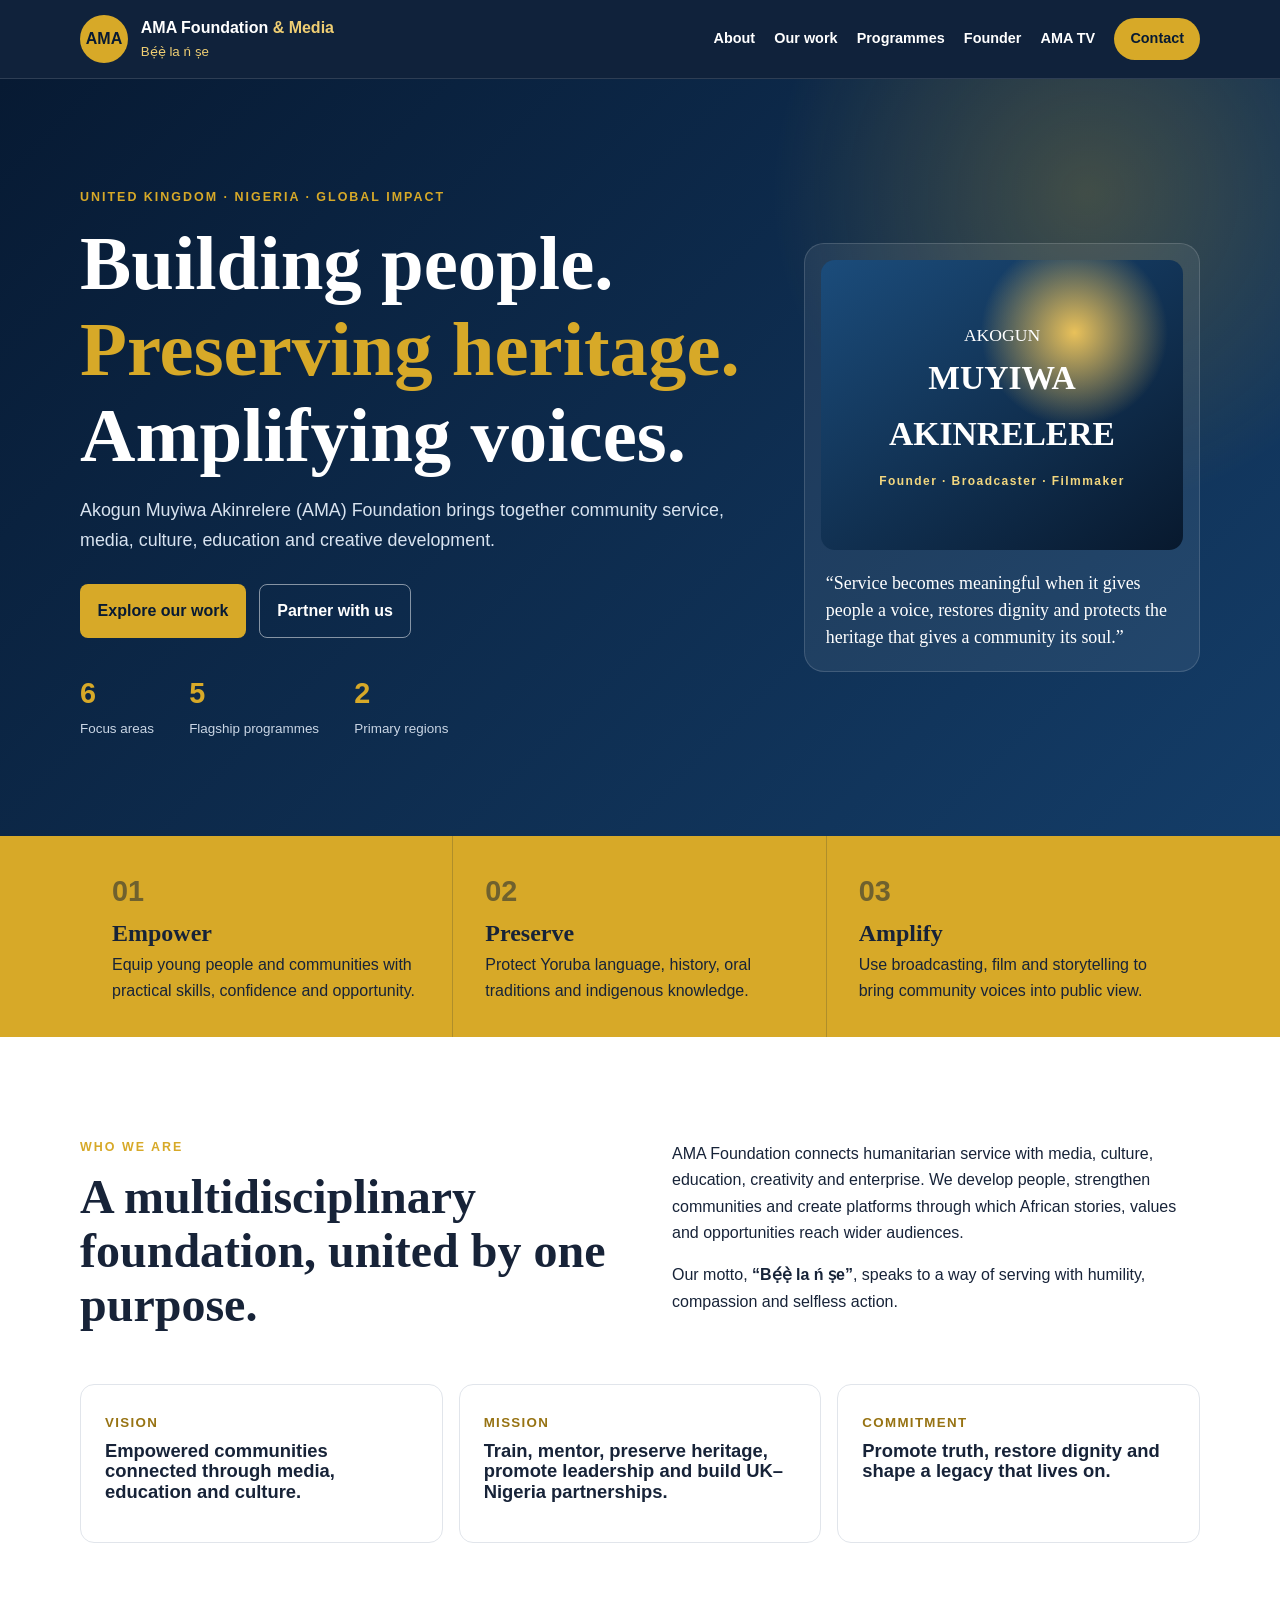
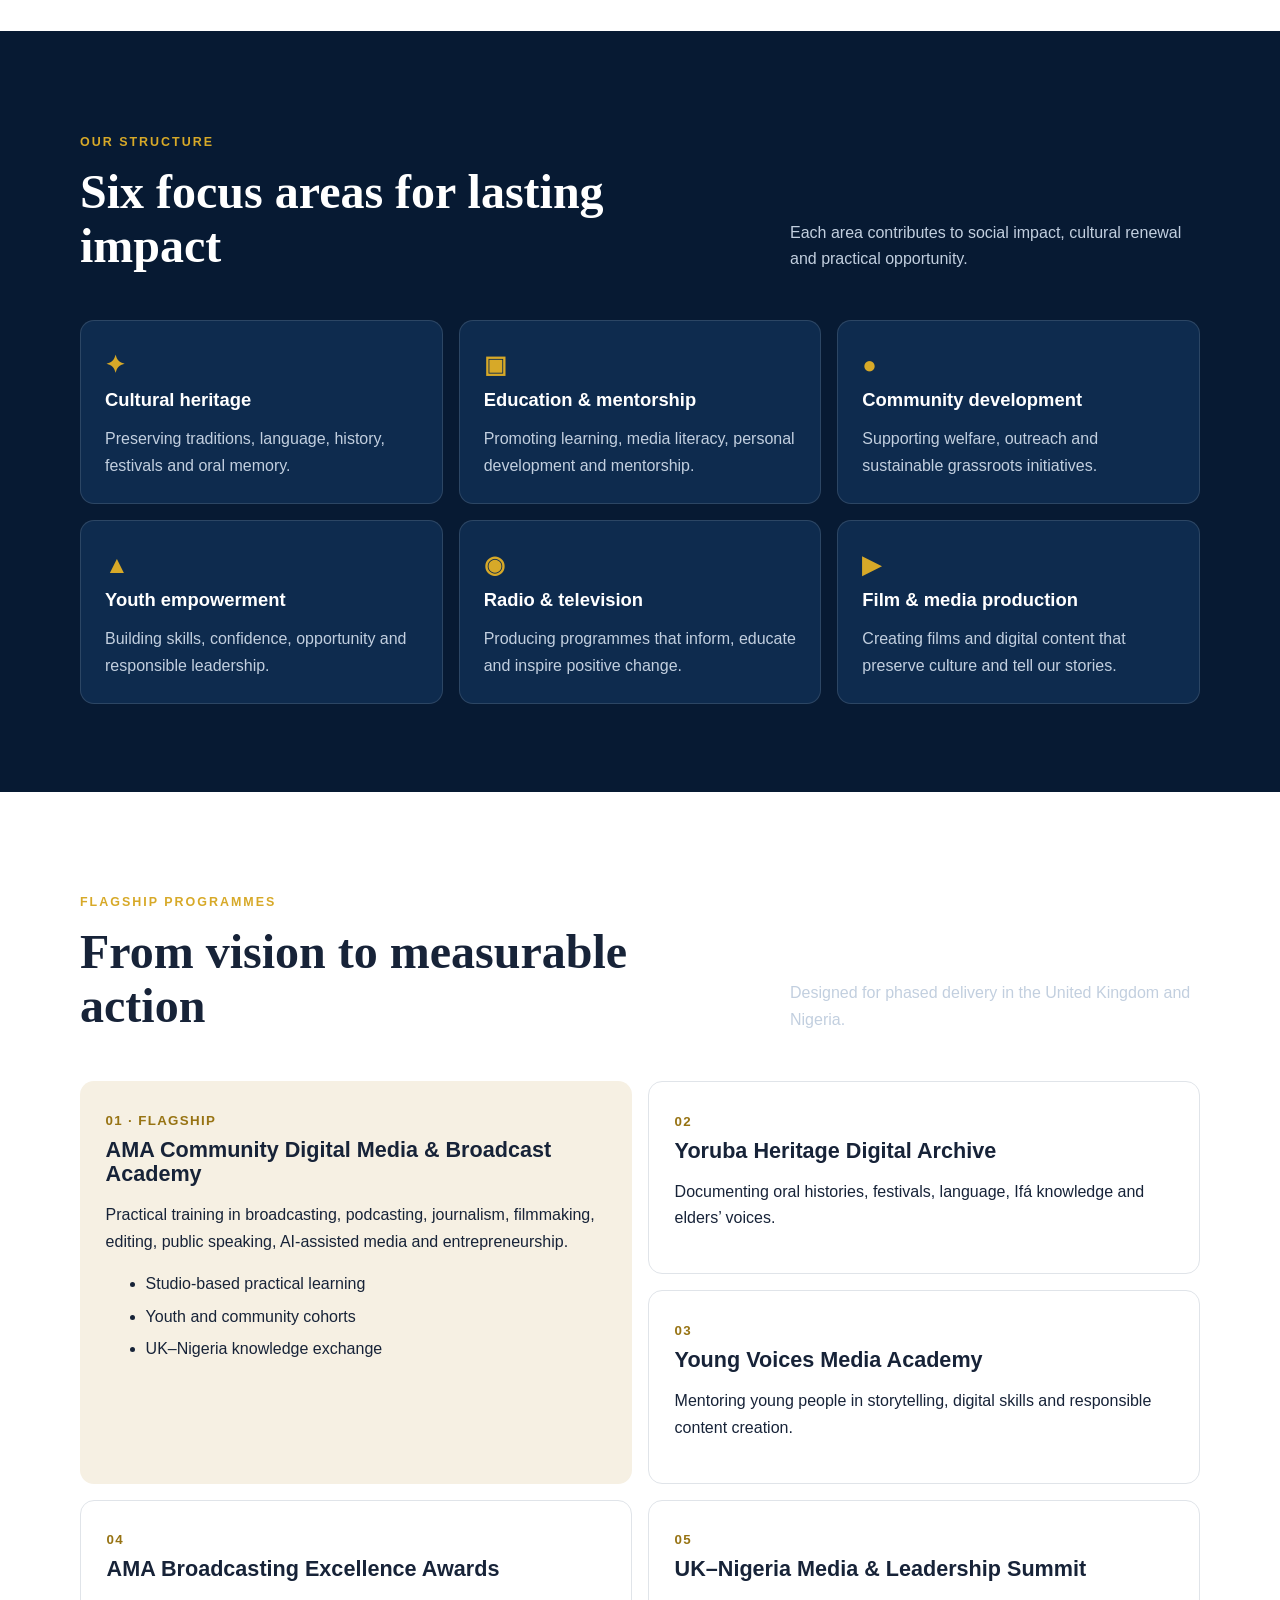
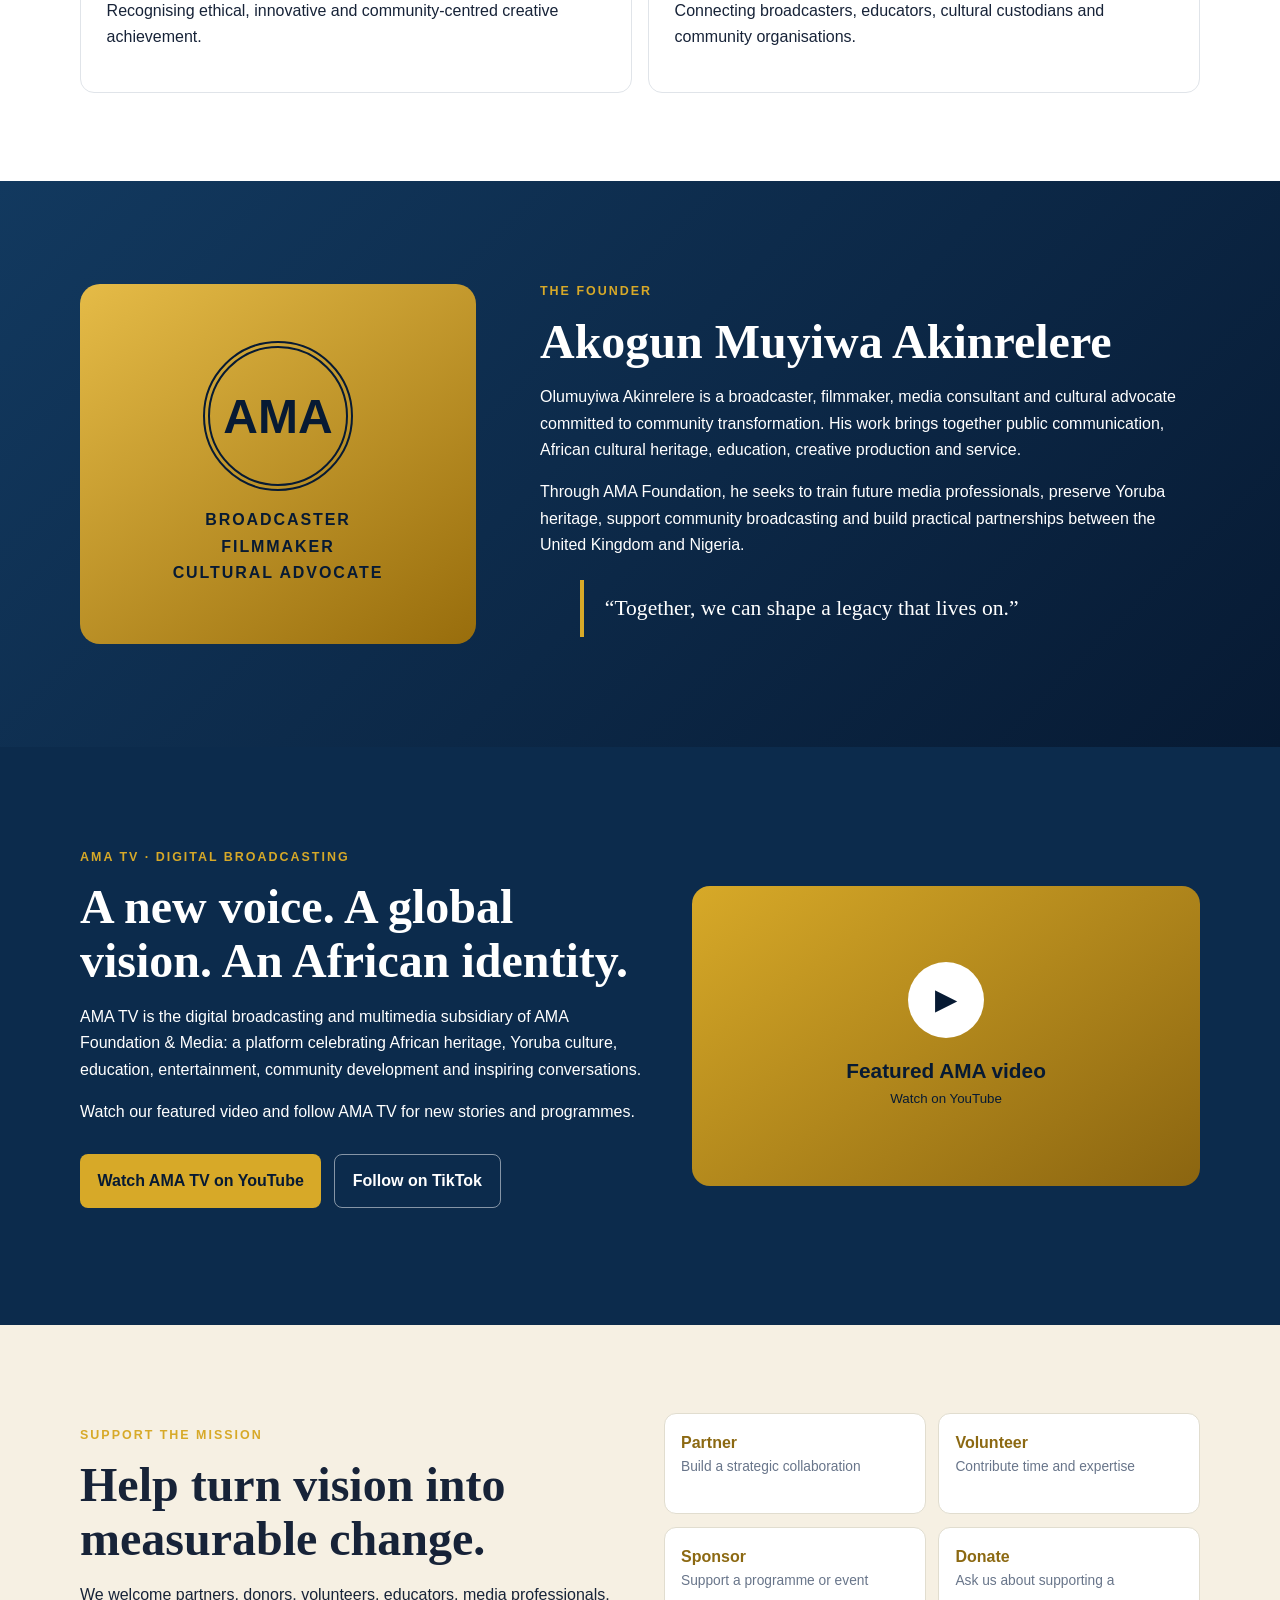
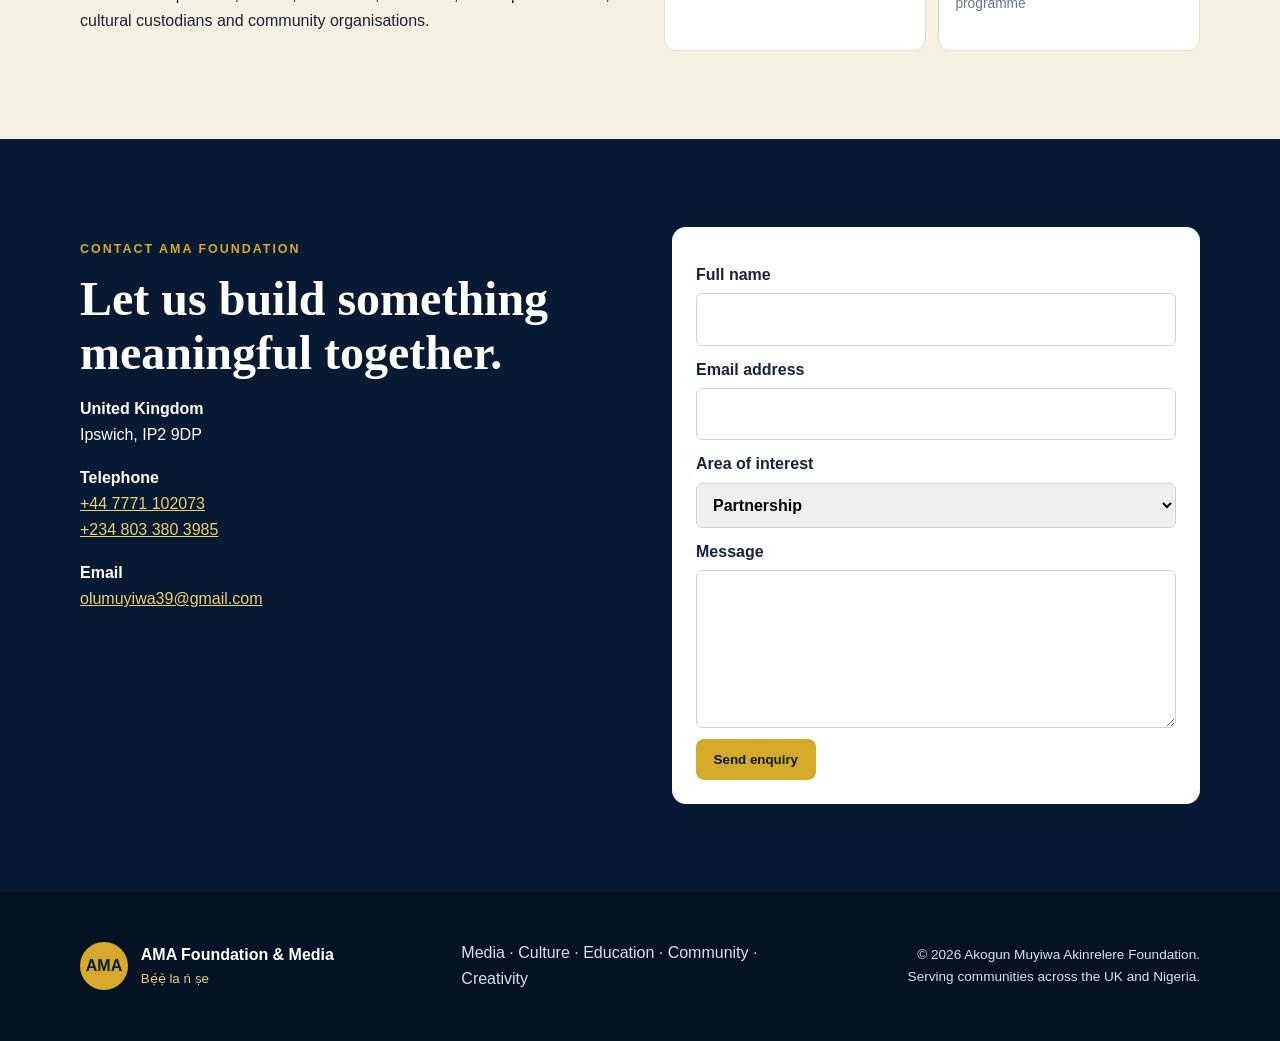
==== index.html @ 5fee380c "Add AMA Foundation and AMA TV website source Add the responsive foundation and media website, Netlif" ====
<!doctype html>
<html lang="en">
<head>
  <meta charset="utf-8"><meta name="viewport" content="width=device-width,initial-scale=1">
  <meta name="theme-color" content="#071a33">
  <meta name="description" content="AMA Foundation & Media builds people, preserves Yoruba heritage and amplifies community voices across the UK and Nigeria.">
  <meta property="og:title" content="AMA Foundation & Media"><meta property="og:description" content="Building people. Preserving heritage. Amplifying voices.">
  <title>AMA Foundation &amp; Media | Bẹ́ẹ̀ la ń ṣe</title><link rel="stylesheet" href="styles.css">
</head>
<body>
<a class="skip" href="#main">Skip to content</a>
<header class="header" id="top"><div class="wrap nav-wrap">
  <a class="brand" href="#top" aria-label="AMA Foundation home"><span class="logo">AMA</span><span><b>AMA Foundation <i>&amp; Media</i></b><small>Bẹ́ẹ̀ la ń ṣe</small></span></a>
  <button class="menu" aria-label="Open navigation" aria-expanded="false">☰</button>
  <nav class="nav"><a href="#about">About</a><a href="#focus">Our work</a><a href="#programmes">Programmes</a><a href="#founder">Founder</a><a href="#ama-tv">AMA TV</a><a class="nav-button" href="#contact">Contact</a></nav>
</div></header>
<main id="main">
<section class="hero"><div class="wrap hero-grid"><div><p class="eyebrow">United Kingdom · Nigeria · Global impact</p><h1>Building people.<br><em>Preserving heritage.</em><br>Amplifying voices.</h1><p class="lead">Akogun Muyiwa Akinrelere (AMA) Foundation brings together community service, media, culture, education and creative development.</p><div class="actions"><a class="button gold" href="#programmes">Explore our work</a><a class="button ghost" href="#contact">Partner with us</a></div><div class="stats"><div><b>6</b><span>Focus areas</span></div><div><b>5</b><span>Flagship programmes</span></div><div><b>2</b><span>Primary regions</span></div></div></div>
<aside class="hero-card"><div class="portrait"><span>AKOGUN<br><strong>MUYIWA<br>AKINRELERE</strong></span><small>Founder · Broadcaster · Filmmaker</small></div><blockquote>“Service becomes meaningful when it gives people a voice, restores dignity and protects the heritage that gives a community its soul.”</blockquote></aside></div></section>
<section class="principles"><div class="wrap three"><article><b>01</b><h2>Empower</h2><p>Equip young people and communities with practical skills, confidence and opportunity.</p></article><article><b>02</b><h2>Preserve</h2><p>Protect Yoruba language, history, oral traditions and indigenous knowledge.</p></article><article><b>03</b><h2>Amplify</h2><p>Use broadcasting, film and storytelling to bring community voices into public view.</p></article></div></section>
<section class="section" id="about"><div class="wrap split"><div><p class="kicker">Who we are</p><h2>A multidisciplinary foundation, united by one purpose.</h2></div><div><p>AMA Foundation connects humanitarian service with media, culture, education, creativity and enterprise. We develop people, strengthen communities and create platforms through which African stories, values and opportunities reach wider audiences.</p><p>Our motto, <b>“Bẹ́ẹ̀ la ń ṣe”</b>, speaks to a way of serving with humility, compassion and selfless action.</p></div></div><div class="wrap three light-cards"><article><small>Vision</small><h3>Empowered communities connected through media, education and culture.</h3></article><article><small>Mission</small><h3>Train, mentor, preserve heritage, promote leadership and build UK–Nigeria partnerships.</h3></article><article><small>Commitment</small><h3>Promote truth, restore dignity and shape a legacy that lives on.</h3></article></div></section>
<section class="section dark" id="focus"><div class="wrap heading"><div><p class="kicker">Our structure</p><h2>Six focus areas for lasting impact</h2></div><p>Each area contributes to social impact, cultural renewal and practical opportunity.</p></div><div class="wrap cards"><article><b>✦</b><h3>Cultural heritage</h3><p>Preserving traditions, language, history, festivals and oral memory.</p></article><article><b>▣</b><h3>Education &amp; mentorship</h3><p>Promoting learning, media literacy, personal development and mentorship.</p></article><article><b>●</b><h3>Community development</h3><p>Supporting welfare, outreach and sustainable grassroots initiatives.</p></article><article><b>▲</b><h3>Youth empowerment</h3><p>Building skills, confidence, opportunity and responsible leadership.</p></article><article><b>◉</b><h3>Radio &amp; television</h3><p>Producing programmes that inform, educate and inspire positive change.</p></article><article><b>▶</b><h3>Film &amp; media production</h3><p>Creating films and digital content that preserve culture and tell our stories.</p></article></div></section>
<section class="section" id="programmes"><div class="wrap heading"><div><p class="kicker">Flagship programmes</p><h2>From vision to measurable action</h2></div><p>Designed for phased delivery in the United Kingdom and Nigeria.</p></div><div class="wrap programme-grid"><article class="feature"><small>01 · Flagship</small><h3>AMA Community Digital Media &amp; Broadcast Academy</h3><p>Practical training in broadcasting, podcasting, journalism, filmmaking, editing, public speaking, AI-assisted media and entrepreneurship.</p><ul><li>Studio-based practical learning</li><li>Youth and community cohorts</li><li>UK–Nigeria knowledge exchange</li></ul></article><article><small>02</small><h3>Yoruba Heritage Digital Archive</h3><p>Documenting oral histories, festivals, language, Ifá knowledge and elders’ voices.</p></article><article><small>03</small><h3>Young Voices Media Academy</h3><p>Mentoring young people in storytelling, digital skills and responsible content creation.</p></article><article><small>04</small><h3>AMA Broadcasting Excellence Awards</h3><p>Recognising ethical, innovative and community-centred creative achievement.</p></article><article><small>05</small><h3>UK–Nigeria Media &amp; Leadership Summit</h3><p>Connecting broadcasters, educators, cultural custodians and community organisations.</p></article></div></section>
<section class="section founder" id="founder"><div class="wrap founder-grid"><div class="founder-mark"><div>AMA</div><b>BROADCASTER<br>FILMMAKER<br>CULTURAL ADVOCATE</b></div><div><p class="kicker">The founder</p><h2>Akogun Muyiwa Akinrelere</h2><p>Olumuyiwa Akinrelere is a broadcaster, filmmaker, media consultant and cultural advocate committed to community transformation. His work brings together public communication, African cultural heritage, education, creative production and service.</p><p>Through AMA Foundation, he seeks to train future media professionals, preserve Yoruba heritage, support community broadcasting and build practical partnerships between the United Kingdom and Nigeria.</p><blockquote>“Together, we can shape a legacy that lives on.”</blockquote></div></div></section>
<section class="section media" id="ama-tv"><div class="wrap media-grid"><div><p class="kicker">AMA TV · Digital broadcasting</p><h2>A new voice. A global vision. An African identity.</h2><p>AMA TV is the digital broadcasting and multimedia subsidiary of AMA Foundation &amp; Media: a platform celebrating African heritage, Yoruba culture, education, entertainment, community development and inspiring conversations.</p><p>Watch our featured video and follow AMA TV for new stories and programmes.</p><div class="actions"><a class="button gold" href="https://youtube.com/shorts/dcZYFoQj4rs" target="_blank" rel="noopener">Watch AMA TV on YouTube</a><a class="button ghost" href="https://www.tiktok.com/@akogun.muyix.akins" target="_blank" rel="noopener">Follow on TikTok</a></div></div><a class="video" href="https://youtube.com/shorts/dcZYFoQj4rs" target="_blank" rel="noopener" aria-label="Watch featured AMA video on YouTube"><span>▶</span><b>Featured AMA video</b><small>Watch on YouTube</small></a></div></section>
<section class="section support"><div class="wrap support-grid"><div><p class="kicker">Support the mission</p><h2>Help turn vision into measurable change.</h2><p>We welcome partners, donors, volunteers, educators, media professionals, cultural custodians and community organisations.</p></div><div class="support-list"><a href="#contact"><b>Partner</b><span>Build a strategic collaboration</span></a><a href="#contact"><b>Volunteer</b><span>Contribute time and expertise</span></a><a href="#contact"><b>Sponsor</b><span>Support a programme or event</span></a><a href="#contact"><b>Donate</b><span>Ask us about supporting a programme</span></a></div></div></section>
<section class="section contact" id="contact"><div class="wrap contact-grid"><div><p class="kicker">Contact AMA Foundation</p><h2>Let us build something meaningful together.</h2><p><b>United Kingdom</b><br>Ipswich, IP2 9DP</p><p><b>Telephone</b><br><a href="tel:+447771102073">+44 7771 102073</a><br><a href="tel:+2348033803985">+234 803 380 3985</a></p><p><b>Email</b><br><a href="mailto:olumuyiwa39@gmail.com">olumuyiwa39@gmail.com</a></p></div><form name="ama-enquiry" method="POST" data-netlify="true" netlify-honeypot="bot-field" action="/thanks.html"><input type="hidden" name="form-name" value="ama-enquiry"><p class="hidden"><label>Leave empty: <input name="bot-field"></label></p><label>Full name<input name="name" required></label><label>Email address<input type="email" name="email" required></label><label>Area of interest<select name="interest"><option>Partnership</option><option>Donation or sponsorship</option><option>Volunteer opportunity</option><option>Media or speaking invitation</option><option>Culture and research</option><option>General enquiry</option></select></label><label>Message<textarea name="message" rows="5" required></textarea></label><button class="button gold" type="submit">Send enquiry</button></form></div></section>
</main><footer><div class="wrap foot"><a class="brand" href="#top"><span class="logo">AMA</span><span><b>AMA Foundation &amp; Media</b><small>Bẹ́ẹ̀ la ń ṣe</small></span></a><p>Media · Culture · Education · Community · Creativity</p><p>© <span id="year"></span> Akogun Muyiwa Akinrelere Foundation.<br>Serving communities across the UK and Nigeria.</p></div></footer><script src="script.js"></script>
</body></html>
---- styles.css ----
:root{--navy:#071a33;--blue:#143d68;--gold:#d7a928;--cream:#f6f0e3;--ink:#172338;--muted:#68758a;--white:#fff}*{box-sizing:border-box}html{scroll-behavior:smooth}body{margin:0;font:16px/1.65 Arial,Helvetica,sans-serif;color:var(--ink)}.wrap{width:min(1120px,92%);margin:auto}.skip{position:absolute;left:-999px}.skip:focus{left:1rem;top:1rem;background:#fff;padding:1rem;z-index:99}.header{position:sticky;top:0;z-index:10;background:#071a33f5;border-bottom:1px solid #ffffff20}.nav-wrap{height:78px;display:flex;align-items:center;justify-content:space-between}.brand{display:flex;align-items:center;gap:.8rem;color:#fff;text-decoration:none}.logo{width:48px;height:48px;border-radius:50%;display:grid;place-items:center;background:var(--gold);color:var(--navy);font-weight:900}.brand b,.brand small{display:block}.brand i{font-style:normal;color:#efce73}.brand small{color:#efce73}.nav{display:flex;align-items:center;gap:1.2rem}.nav a{color:#fff;text-decoration:none;font-weight:700;font-size:.9rem}.nav a:hover{text-decoration:underline}.nav-button{border-radius:30px;padding:.55rem 1rem;background:var(--gold);color:var(--navy)!important}.menu{display:none;background:none;color:#fff;border:0;font-size:1.7rem}.hero{color:#fff;background:radial-gradient(circle at 85% 15%,#d7a92840,transparent 25%),linear-gradient(135deg,var(--navy),#143d68);padding:6rem 0}.hero-grid{display:grid;grid-template-columns:1.25fr .75fr;gap:4rem;align-items:center}.eyebrow,.kicker{color:var(--gold);font-size:.78rem;font-weight:800;text-transform:uppercase;letter-spacing:.16em}h1,h2,h3{line-height:1.12;margin:.3rem 0 1rem}h1,h2{font-family:Georgia,serif}h1{font-size:clamp(2.7rem,6vw,5rem)}h1 em{color:var(--gold);font-style:normal}.lead{max-width:660px;color:#d8e3f0;font-size:1.12rem}.actions{display:flex;gap:.8rem;flex-wrap:wrap;margin:1.8rem 0}.button{display:inline-flex;align-items:center;justify-content:center;padding:.8rem 1.1rem;border-radius:8px;text-decoration:none;font-weight:800;border:0;cursor:pointer}.gold{background:var(--gold);color:var(--navy)}.ghost{color:#fff;border:1px solid #ffffff80}.stats{display:flex;gap:2.2rem;margin-top:2rem}.stats b,.stats span{display:block}.stats b{font-size:1.8rem;color:var(--gold)}.stats span{font-size:.84rem;color:#cad6e5}.hero-card{padding:1rem;border-radius:20px;background:#ffffff12;border:1px solid #ffffff25}.portrait{height:290px;border-radius:14px;background:radial-gradient(circle at 70% 25%,#e9c15a,transparent 28%),linear-gradient(145deg,#1b4c7b,#08192e);display:grid;place-content:center;text-align:center;color:#fff;font-family:Georgia,serif;font-size:1.1rem}.portrait strong{font-size:2.1rem}.portrait small{display:block;margin-top:.8rem;color:#f3d77f;font:700 .75rem Arial;letter-spacing:.12em}.hero-card blockquote{font:1.12rem/1.5 Georgia,serif;margin:1.25rem .3rem .3rem}.principles{background:var(--gold)}.three{display:grid;grid-template-columns:repeat(3,1fr)}.principles article{padding:2rem;border-right:1px solid #071a3330}.principles article:last-child{border:0}.principles article>b{font-size:1.8rem;color:#071a3380}.principles h2{font-size:1.5rem;margin:.3rem 0}.principles p{margin:0}.section{padding:5.5rem 0}.split{display:grid;grid-template-columns:1fr 1fr;gap:4rem}.section h2{font-size:clamp(2rem,4vw,3rem)}.light-cards{gap:1rem;margin-top:2.3rem}.light-cards article{border:1px solid #e1e5eb;border-radius:14px;padding:1.5rem}.light-cards small,.programme-grid small{color:#977313;font-weight:800;text-transform:uppercase;letter-spacing:.1em}.light-cards h3{font-size:1.15rem}.dark{background:var(--navy);color:#fff}.heading{display:flex;align-items:end;justify-content:space-between;gap:3rem;margin-bottom:2rem}.heading>p{max-width:410px;color:#c2cfdf}.cards{display:grid;grid-template-columns:repeat(3,1fr);gap:1rem}.cards article{padding:1.5rem;background:#0e2b4e;border:1px solid #ffffff20;border-radius:14px}.cards article>b{color:var(--gold);font-size:1.5rem}.cards h3{font-size:1.15rem}.cards p{color:#c2cfdf;margin-bottom:0}.programme-grid{display:grid;grid-template-columns:repeat(2,1fr);gap:1rem}.programme-grid article{padding:1.6rem;border:1px solid #e0e4e9;border-radius:14px}.programme-grid .feature{grid-row:span 2;background:var(--cream);border:0}.programme-grid h3{font-size:1.35rem}.programme-grid li{margin:.4rem 0}.founder{background:linear-gradient(135deg,#12395f,#071a33);color:#fff}.founder-grid{display:grid;grid-template-columns:.75fr 1.25fr;gap:4rem;align-items:center}.founder-mark{min-height:360px;border-radius:20px;background:linear-gradient(145deg,#e5bb47,#986d0c);display:grid;place-content:center;text-align:center;color:var(--navy);padding:2rem}.founder-mark div{width:150px;height:150px;border:7px double var(--navy);border-radius:50%;display:grid;place-items:center;font-size:3rem;font-weight:900;margin:0 auto 1rem}.founder-mark b{letter-spacing:.12em}.founder blockquote{border-left:4px solid var(--gold);padding:1rem 1.3rem;font:1.35rem Georgia,serif}.media{background:#0c2b4c;color:#fff}.media-grid{display:grid;grid-template-columns:1fr .9fr;gap:3rem;align-items:center}.video{min-height:300px;border-radius:18px;background:linear-gradient(145deg,#d7a928,#8b6510);display:flex;flex-direction:column;align-items:center;justify-content:center;color:var(--navy);text-decoration:none}.video span{width:76px;height:76px;display:grid;place-items:center;border-radius:50%;background:#fff;font-size:1.8rem;margin-bottom:1rem}.video b{font-size:1.3rem}.support{background:var(--cream)}.support-grid{display:grid;grid-template-columns:1fr 1fr;gap:3rem}.support-list{display:grid;grid-template-columns:1fr 1fr;gap:.8rem}.support-list a{padding:1rem;background:#fff;border:1px solid #e1ddcf;border-radius:12px;text-decoration:none;color:var(--ink)}.support-list b,.support-list span{display:block}.support-list b{color:#8c6912}.support-list span{font-size:.86rem;color:var(--muted)}.contact{background:var(--navy);color:#fff}.contact-grid{display:grid;grid-template-columns:1fr 1fr;gap:4rem}.contact a{color:#f0cf6b}.contact form{background:#fff;color:var(--ink);padding:1.5rem;border-radius:14px}.contact label{display:block;font-weight:700;margin:.7rem 0}.contact input,.contact select,.contact textarea{width:100%;display:block;margin-top:.3rem;padding:.75rem;border:1px solid #cbd2dd;border-radius:6px;font:inherit}.hidden{display:none}footer{background:#041226;color:#d8e0eb;padding:2rem 0}.foot{display:grid;grid-template-columns:1fr 1fr 1fr;gap:1.5rem;align-items:center}.foot p:last-child{text-align:right;font-size:.85rem}.foot .brand{width:max-content}@media(max-width:850px){.menu{display:block}.nav{display:none;position:absolute;top:78px;left:0;right:0;background:var(--navy);padding:1.2rem;flex-direction:column}.nav.open{display:flex}.hero-grid,.split,.founder-grid,.media-grid,.support-grid,.contact-grid{grid-template-columns:1fr}.hero{padding:4rem 0}.three,.cards{grid-template-columns:1fr}.principles article{border-right:0;border-bottom:1px solid #071a3330}.light-cards{margin-top:1.5rem}.programme-grid{grid-template-columns:1fr}.programme-grid .feature{grid-row:auto}.heading{display:block}.stats{justify-content:space-between;gap:.7rem}.foot{grid-template-columns:1fr}.foot p:last-child{text-align:left}}
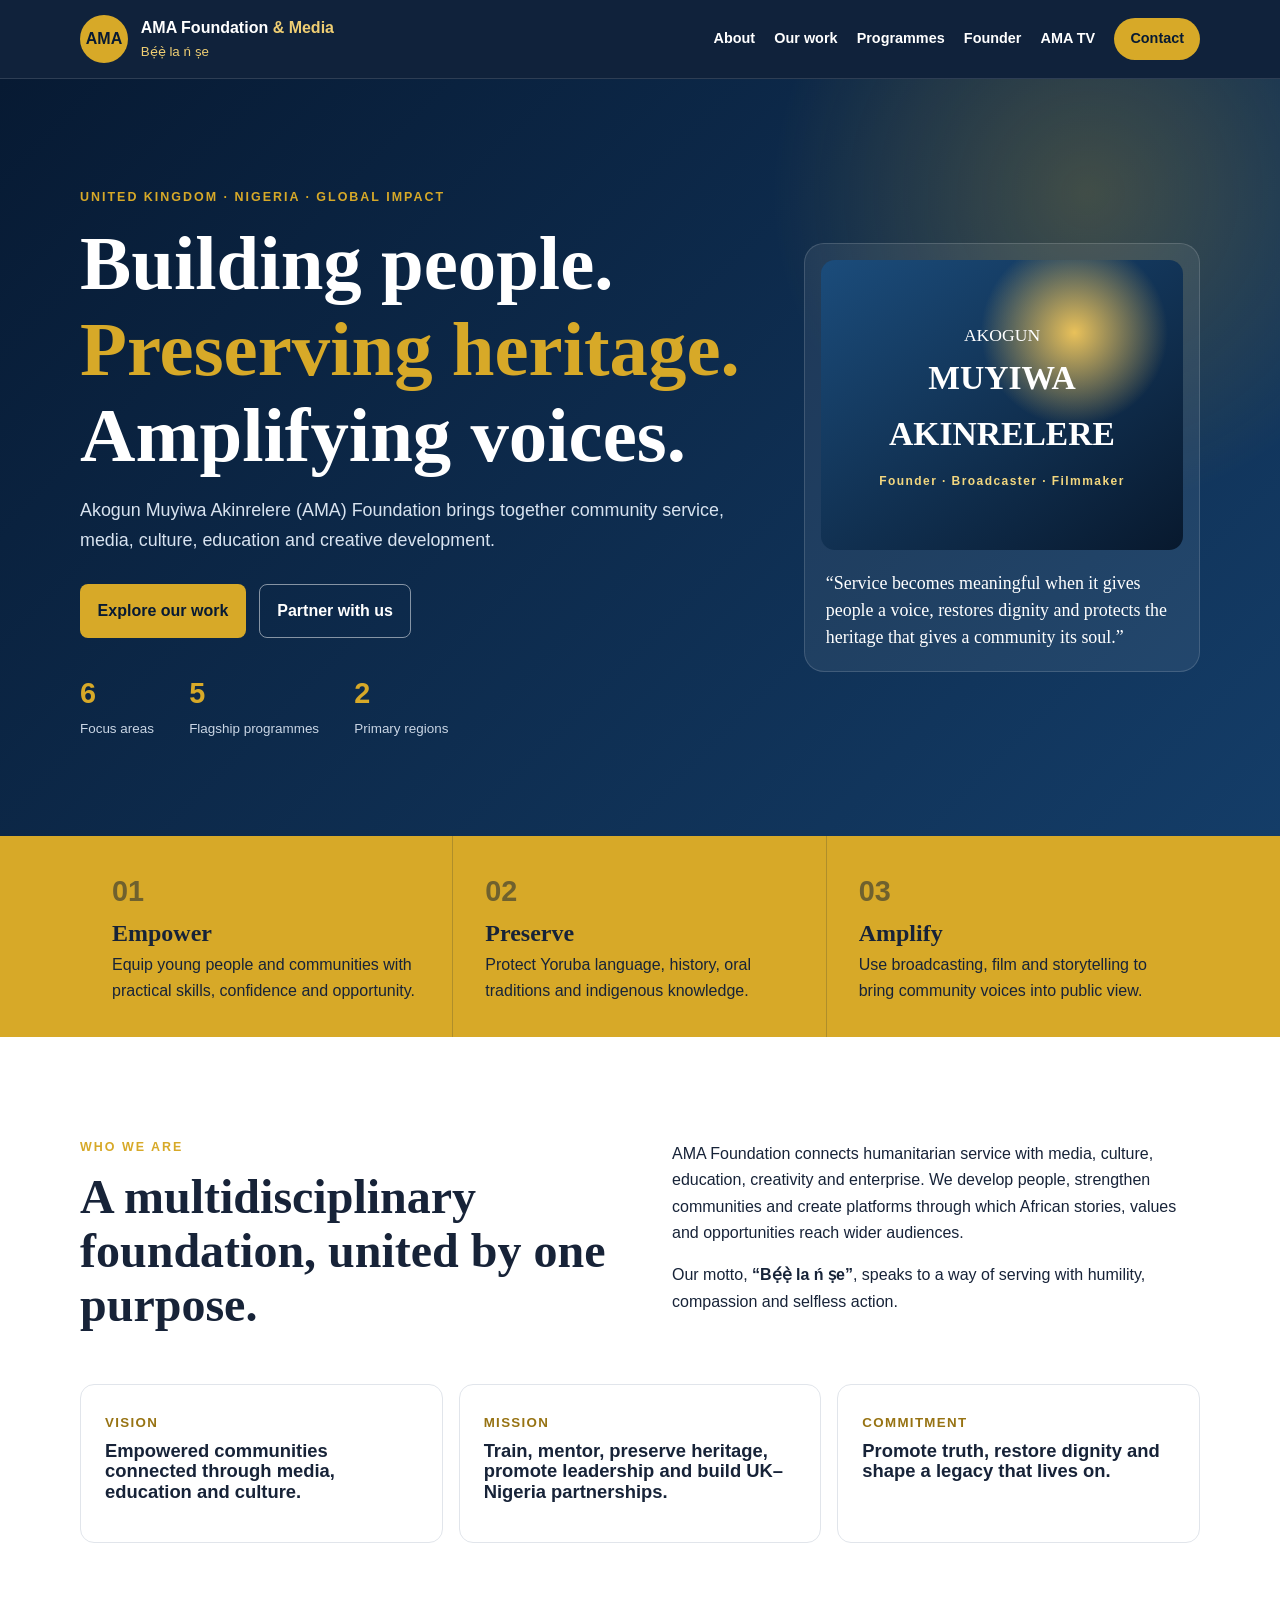
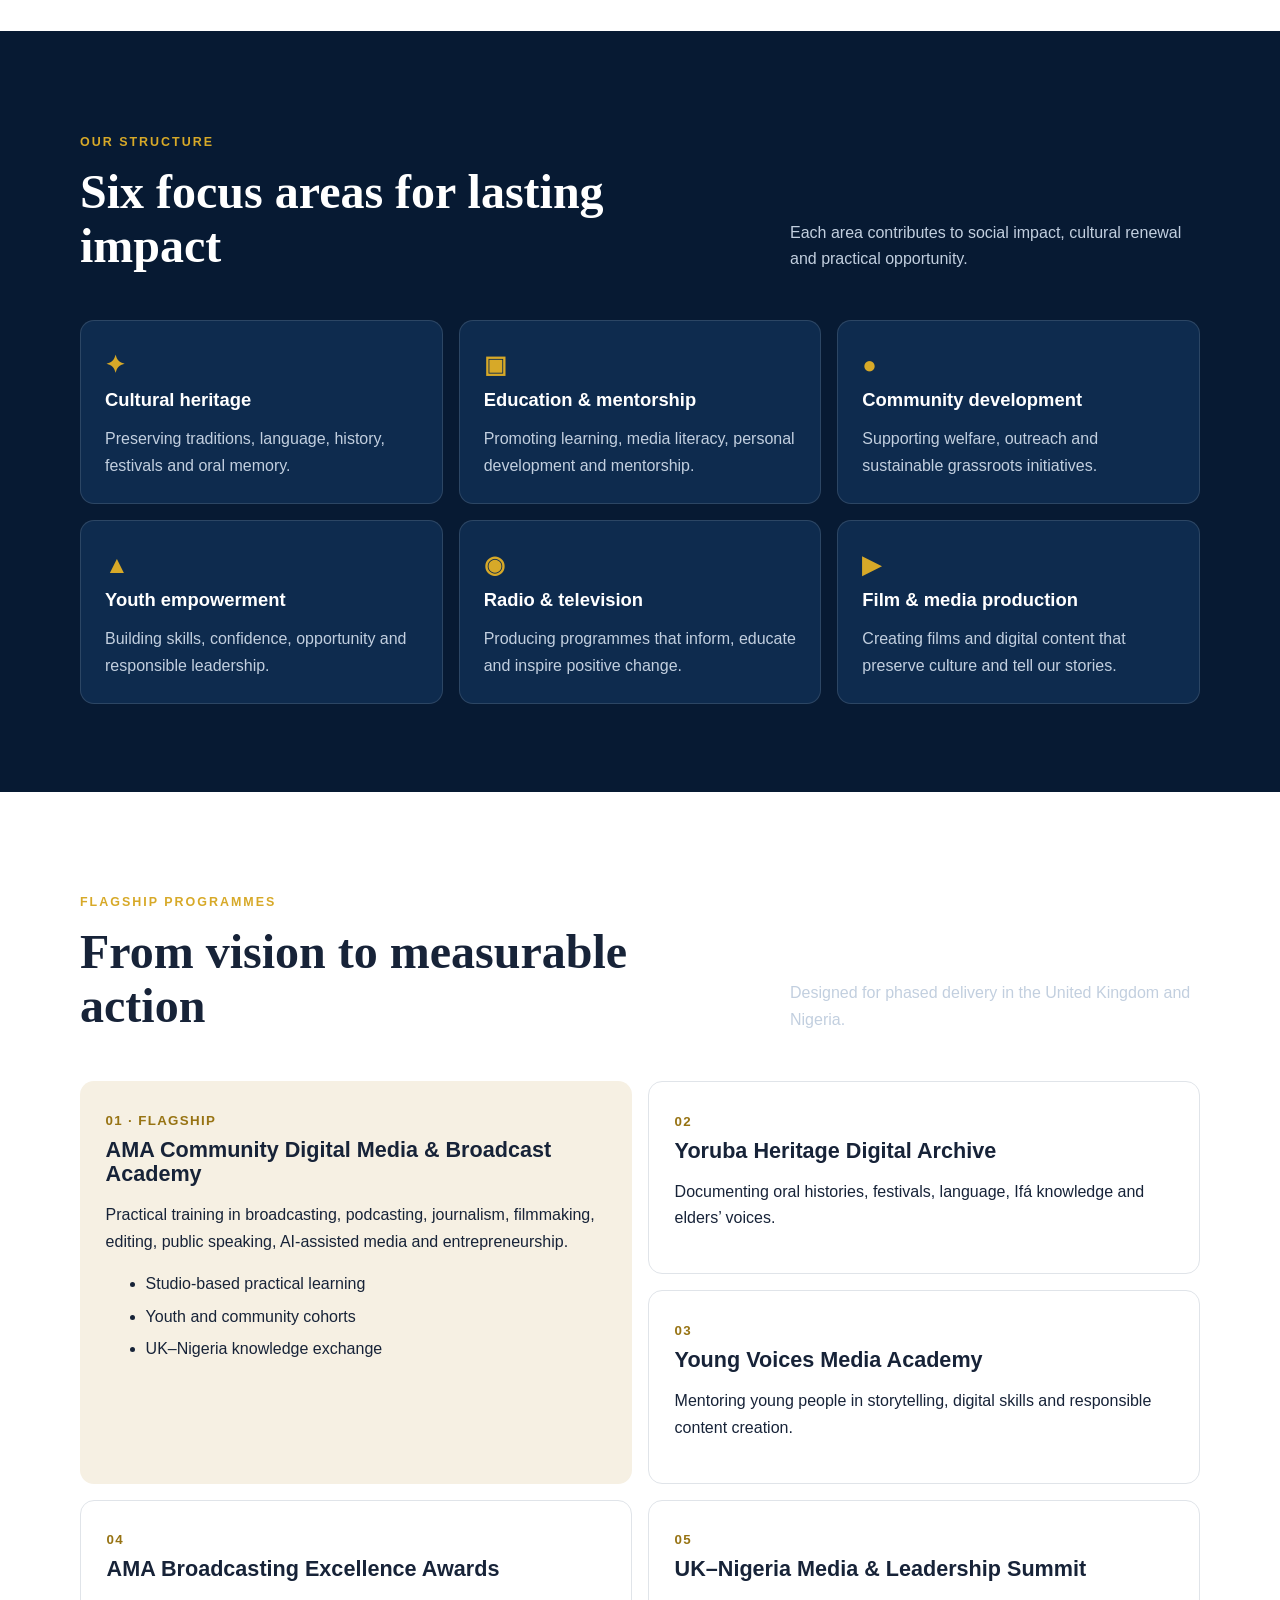
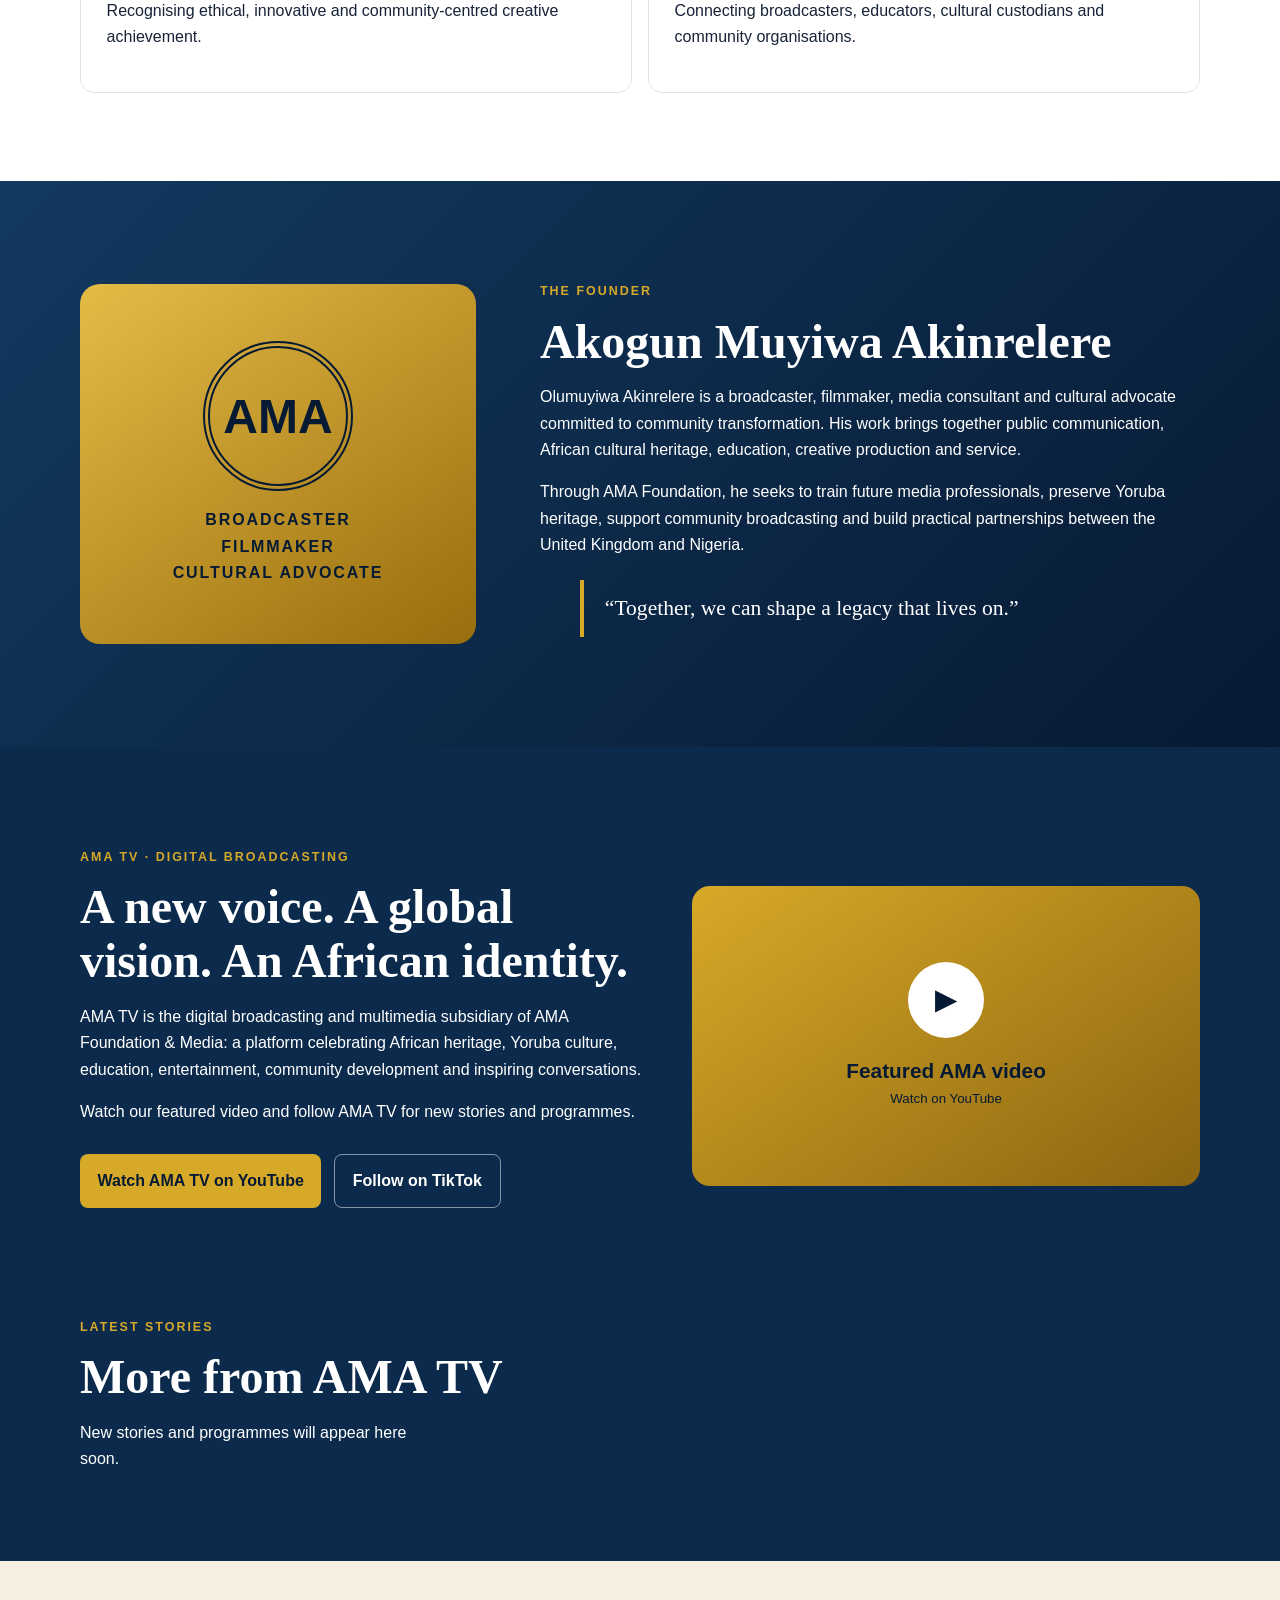
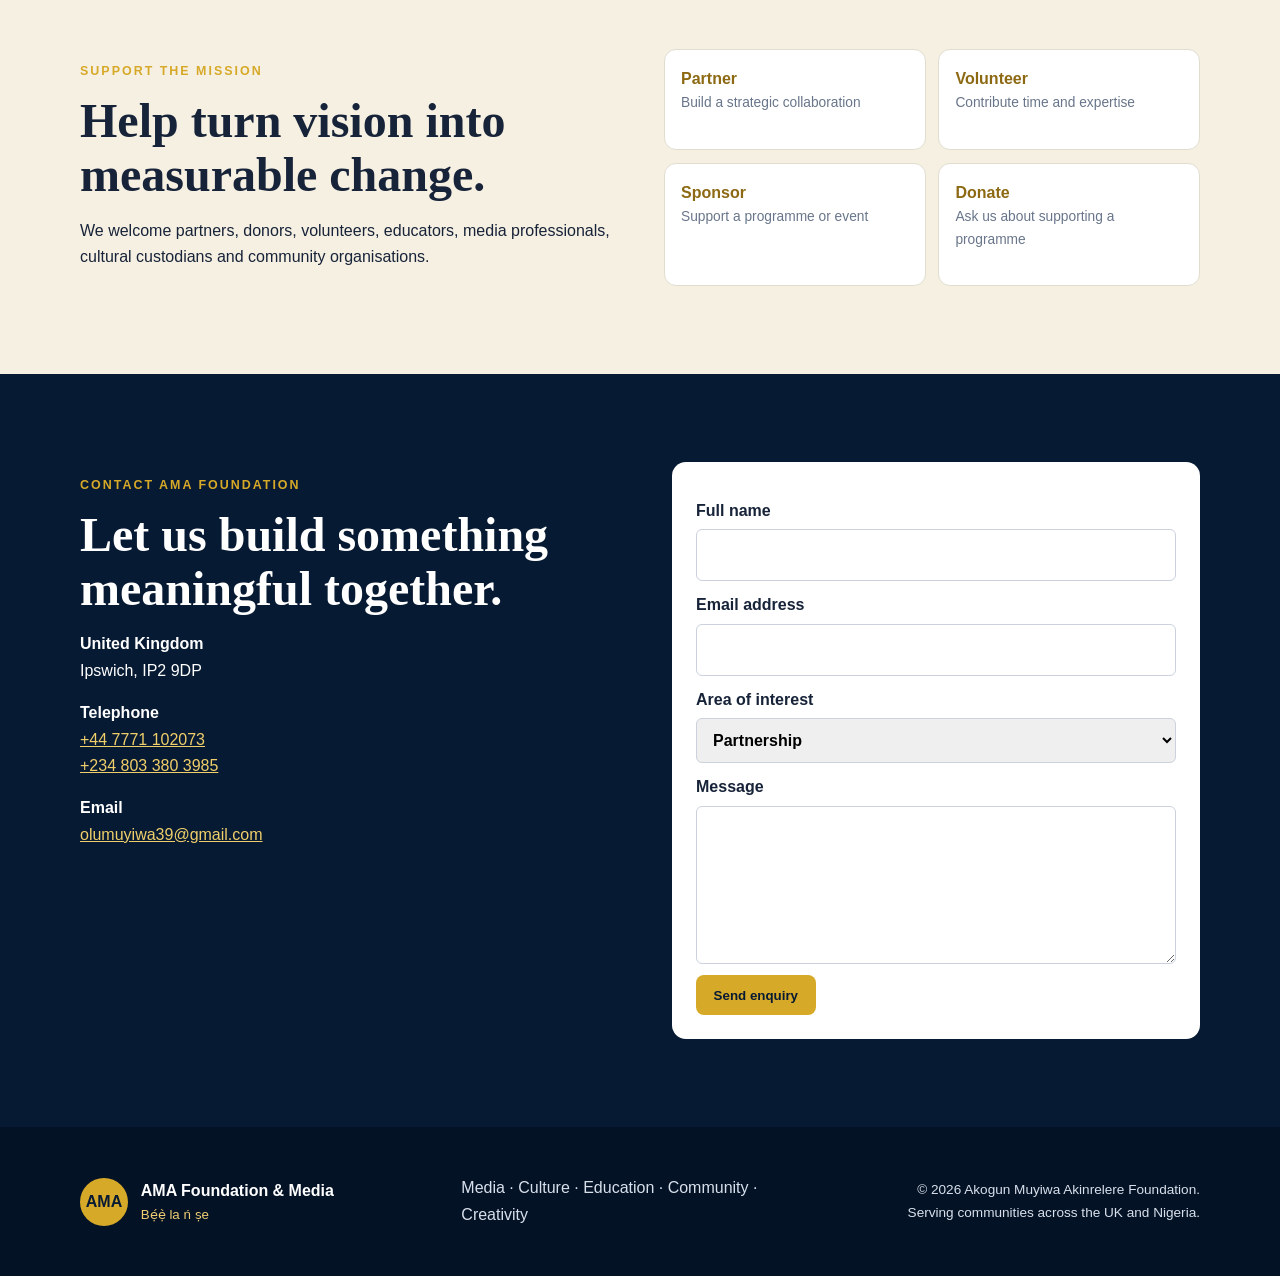
==== commit 39274142: "Add AMA TV media editor Add CMS-driven media cards and document the private sign-in setup required f" ====
--- a/index.html
+++ b/index.html
@@ -22,7 +22,7 @@
 <section class="section dark" id="focus"><div class="wrap heading"><div><p class="kicker">Our structure</p><h2>Six focus areas for lasting impact</h2></div><p>Each area contributes to social impact, cultural renewal and practical opportunity.</p></div><div class="wrap cards"><article><b>✦</b><h3>Cultural heritage</h3><p>Preserving traditions, language, history, festivals and oral memory.</p></article><article><b>▣</b><h3>Education &amp; mentorship</h3><p>Promoting learning, media literacy, personal development and mentorship.</p></article><article><b>●</b><h3>Community development</h3><p>Supporting welfare, outreach and sustainable grassroots initiatives.</p></article><article><b>▲</b><h3>Youth empowerment</h3><p>Building skills, confidence, opportunity and responsible leadership.</p></article><article><b>◉</b><h3>Radio &amp; television</h3><p>Producing programmes that inform, educate and inspire positive change.</p></article><article><b>▶</b><h3>Film &amp; media production</h3><p>Creating films and digital content that preserve culture and tell our stories.</p></article></div></section>
 <section class="section" id="programmes"><div class="wrap heading"><div><p class="kicker">Flagship programmes</p><h2>From vision to measurable action</h2></div><p>Designed for phased delivery in the United Kingdom and Nigeria.</p></div><div class="wrap programme-grid"><article class="feature"><small>01 · Flagship</small><h3>AMA Community Digital Media &amp; Broadcast Academy</h3><p>Practical training in broadcasting, podcasting, journalism, filmmaking, editing, public speaking, AI-assisted media and entrepreneurship.</p><ul><li>Studio-based practical learning</li><li>Youth and community cohorts</li><li>UK–Nigeria knowledge exchange</li></ul></article><article><small>02</small><h3>Yoruba Heritage Digital Archive</h3><p>Documenting oral histories, festivals, language, Ifá knowledge and elders’ voices.</p></article><article><small>03</small><h3>Young Voices Media Academy</h3><p>Mentoring young people in storytelling, digital skills and responsible content creation.</p></article><article><small>04</small><h3>AMA Broadcasting Excellence Awards</h3><p>Recognising ethical, innovative and community-centred creative achievement.</p></article><article><small>05</small><h3>UK–Nigeria Media &amp; Leadership Summit</h3><p>Connecting broadcasters, educators, cultural custodians and community organisations.</p></article></div></section>
 <section class="section founder" id="founder"><div class="wrap founder-grid"><div class="founder-mark"><div>AMA</div><b>BROADCASTER<br>FILMMAKER<br>CULTURAL ADVOCATE</b></div><div><p class="kicker">The founder</p><h2>Akogun Muyiwa Akinrelere</h2><p>Olumuyiwa Akinrelere is a broadcaster, filmmaker, media consultant and cultural advocate committed to community transformation. His work brings together public communication, African cultural heritage, education, creative production and service.</p><p>Through AMA Foundation, he seeks to train future media professionals, preserve Yoruba heritage, support community broadcasting and build practical partnerships between the United Kingdom and Nigeria.</p><blockquote>“Together, we can shape a legacy that lives on.”</blockquote></div></div></section>
-<section class="section media" id="ama-tv"><div class="wrap media-grid"><div><p class="kicker">AMA TV · Digital broadcasting</p><h2>A new voice. A global vision. An African identity.</h2><p>AMA TV is the digital broadcasting and multimedia subsidiary of AMA Foundation &amp; Media: a platform celebrating African heritage, Yoruba culture, education, entertainment, community development and inspiring conversations.</p><p>Watch our featured video and follow AMA TV for new stories and programmes.</p><div class="actions"><a class="button gold" href="https://youtube.com/shorts/dcZYFoQj4rs" target="_blank" rel="noopener">Watch AMA TV on YouTube</a><a class="button ghost" href="https://www.tiktok.com/@akogun.muyix.akins" target="_blank" rel="noopener">Follow on TikTok</a></div></div><a class="video" href="https://youtube.com/shorts/dcZYFoQj4rs" target="_blank" rel="noopener" aria-label="Watch featured AMA video on YouTube"><span>▶</span><b>Featured AMA video</b><small>Watch on YouTube</small></a></div></section>
+<section class="section media" id="ama-tv"><div class="wrap media-grid"><div><p class="kicker">AMA TV · Digital broadcasting</p><h2>A new voice. A global vision. An African identity.</h2><p>AMA TV is the digital broadcasting and multimedia subsidiary of AMA Foundation &amp; Media: a platform celebrating African heritage, Yoruba culture, education, entertainment, community development and inspiring conversations.</p><p>Watch our featured video and follow AMA TV for new stories and programmes.</p><div class="actions"><a class="button gold" href="https://youtube.com/shorts/dcZYFoQj4rs" target="_blank" rel="noopener">Watch AMA TV on YouTube</a><a class="button ghost" href="https://www.tiktok.com/@akogun.muyix.akins" target="_blank" rel="noopener">Follow on TikTok</a></div></div><a class="video" href="https://youtube.com/shorts/dcZYFoQj4rs" target="_blank" rel="noopener" aria-label="Watch featured AMA video on YouTube"><span>▶</span><b>Featured AMA video</b><small>Watch on YouTube</small></a></div><div class="wrap media-library"><p class="kicker">Latest stories</p><h2>More from AMA TV</h2><div id="media-items" class="media-items" aria-live="polite"><p>Loading AMA TV stories…</p></div></div></section>
 <section class="section support"><div class="wrap support-grid"><div><p class="kicker">Support the mission</p><h2>Help turn vision into measurable change.</h2><p>We welcome partners, donors, volunteers, educators, media professionals, cultural custodians and community organisations.</p></div><div class="support-list"><a href="#contact"><b>Partner</b><span>Build a strategic collaboration</span></a><a href="#contact"><b>Volunteer</b><span>Contribute time and expertise</span></a><a href="#contact"><b>Sponsor</b><span>Support a programme or event</span></a><a href="#contact"><b>Donate</b><span>Ask us about supporting a programme</span></a></div></div></section>
 <section class="section contact" id="contact"><div class="wrap contact-grid"><div><p class="kicker">Contact AMA Foundation</p><h2>Let us build something meaningful together.</h2><p><b>United Kingdom</b><br>Ipswich, IP2 9DP</p><p><b>Telephone</b><br><a href="tel:+447771102073">+44 7771 102073</a><br><a href="tel:+2348033803985">+234 803 380 3985</a></p><p><b>Email</b><br><a href="mailto:olumuyiwa39@gmail.com">olumuyiwa39@gmail.com</a></p></div><form name="ama-enquiry" method="POST" data-netlify="true" netlify-honeypot="bot-field" action="/thanks.html"><input type="hidden" name="form-name" value="ama-enquiry"><p class="hidden"><label>Leave empty: <input name="bot-field"></label></p><label>Full name<input name="name" required></label><label>Email address<input type="email" name="email" required></label><label>Area of interest<select name="interest"><option>Partnership</option><option>Donation or sponsorship</option><option>Volunteer opportunity</option><option>Media or speaking invitation</option><option>Culture and research</option><option>General enquiry</option></select></label><label>Message<textarea name="message" rows="5" required></textarea></label><button class="button gold" type="submit">Send enquiry</button></form></div></section>
 </main><footer><div class="wrap foot"><a class="brand" href="#top"><span class="logo">AMA</span><span><b>AMA Foundation &amp; Media</b><small>Bẹ́ẹ̀ la ń ṣe</small></span></a><p>Media · Culture · Education · Community · Creativity</p><p>© <span id="year"></span> Akogun Muyiwa Akinrelere Foundation.<br>Serving communities across the UK and Nigeria.</p></div></footer><script src="script.js"></script>
--- a/styles.css
+++ b/styles.css
@@ -1 +1,2 @@
 :root{--navy:#071a33;--blue:#143d68;--gold:#d7a928;--cream:#f6f0e3;--ink:#172338;--muted:#68758a;--white:#fff}*{box-sizing:border-box}html{scroll-behavior:smooth}body{margin:0;font:16px/1.65 Arial,Helvetica,sans-serif;color:var(--ink)}.wrap{width:min(1120px,92%);margin:auto}.skip{position:absolute;left:-999px}.skip:focus{left:1rem;top:1rem;background:#fff;padding:1rem;z-index:99}.header{position:sticky;top:0;z-index:10;background:#071a33f5;border-bottom:1px solid #ffffff20}.nav-wrap{height:78px;display:flex;align-items:center;justify-content:space-between}.brand{display:flex;align-items:center;gap:.8rem;color:#fff;text-decoration:none}.logo{width:48px;height:48px;border-radius:50%;display:grid;place-items:center;background:var(--gold);color:var(--navy);font-weight:900}.brand b,.brand small{display:block}.brand i{font-style:normal;color:#efce73}.brand small{color:#efce73}.nav{display:flex;align-items:center;gap:1.2rem}.nav a{color:#fff;text-decoration:none;font-weight:700;font-size:.9rem}.nav a:hover{text-decoration:underline}.nav-button{border-radius:30px;padding:.55rem 1rem;background:var(--gold);color:var(--navy)!important}.menu{display:none;background:none;color:#fff;border:0;font-size:1.7rem}.hero{color:#fff;background:radial-gradient(circle at 85% 15%,#d7a92840,transparent 25%),linear-gradient(135deg,var(--navy),#143d68);padding:6rem 0}.hero-grid{display:grid;grid-template-columns:1.25fr .75fr;gap:4rem;align-items:center}.eyebrow,.kicker{color:var(--gold);font-size:.78rem;font-weight:800;text-transform:uppercase;letter-spacing:.16em}h1,h2,h3{line-height:1.12;margin:.3rem 0 1rem}h1,h2{font-family:Georgia,serif}h1{font-size:clamp(2.7rem,6vw,5rem)}h1 em{color:var(--gold);font-style:normal}.lead{max-width:660px;color:#d8e3f0;font-size:1.12rem}.actions{display:flex;gap:.8rem;flex-wrap:wrap;margin:1.8rem 0}.button{display:inline-flex;align-items:center;justify-content:center;padding:.8rem 1.1rem;border-radius:8px;text-decoration:none;font-weight:800;border:0;cursor:pointer}.gold{background:var(--gold);color:var(--navy)}.ghost{color:#fff;border:1px solid #ffffff80}.stats{display:flex;gap:2.2rem;margin-top:2rem}.stats b,.stats span{display:block}.stats b{font-size:1.8rem;color:var(--gold)}.stats span{font-size:.84rem;color:#cad6e5}.hero-card{padding:1rem;border-radius:20px;background:#ffffff12;border:1px solid #ffffff25}.portrait{height:290px;border-radius:14px;background:radial-gradient(circle at 70% 25%,#e9c15a,transparent 28%),linear-gradient(145deg,#1b4c7b,#08192e);display:grid;place-content:center;text-align:center;color:#fff;font-family:Georgia,serif;font-size:1.1rem}.portrait strong{font-size:2.1rem}.portrait small{display:block;margin-top:.8rem;color:#f3d77f;font:700 .75rem Arial;letter-spacing:.12em}.hero-card blockquote{font:1.12rem/1.5 Georgia,serif;margin:1.25rem .3rem .3rem}.principles{background:var(--gold)}.three{display:grid;grid-template-columns:repeat(3,1fr)}.principles article{padding:2rem;border-right:1px solid #071a3330}.principles article:last-child{border:0}.principles article>b{font-size:1.8rem;color:#071a3380}.principles h2{font-size:1.5rem;margin:.3rem 0}.principles p{margin:0}.section{padding:5.5rem 0}.split{display:grid;grid-template-columns:1fr 1fr;gap:4rem}.section h2{font-size:clamp(2rem,4vw,3rem)}.light-cards{gap:1rem;margin-top:2.3rem}.light-cards article{border:1px solid #e1e5eb;border-radius:14px;padding:1.5rem}.light-cards small,.programme-grid small{color:#977313;font-weight:800;text-transform:uppercase;letter-spacing:.1em}.light-cards h3{font-size:1.15rem}.dark{background:var(--navy);color:#fff}.heading{display:flex;align-items:end;justify-content:space-between;gap:3rem;margin-bottom:2rem}.heading>p{max-width:410px;color:#c2cfdf}.cards{display:grid;grid-template-columns:repeat(3,1fr);gap:1rem}.cards article{padding:1.5rem;background:#0e2b4e;border:1px solid #ffffff20;border-radius:14px}.cards article>b{color:var(--gold);font-size:1.5rem}.cards h3{font-size:1.15rem}.cards p{color:#c2cfdf;margin-bottom:0}.programme-grid{display:grid;grid-template-columns:repeat(2,1fr);gap:1rem}.programme-grid article{padding:1.6rem;border:1px solid #e0e4e9;border-radius:14px}.programme-grid .feature{grid-row:span 2;background:var(--cream);border:0}.programme-grid h3{font-size:1.35rem}.programme-grid li{margin:.4rem 0}.founder{background:linear-gradient(135deg,#12395f,#071a33);color:#fff}.founder-grid{display:grid;grid-template-columns:.75fr 1.25fr;gap:4rem;align-items:center}.founder-mark{min-height:360px;border-radius:20px;background:linear-gradient(145deg,#e5bb47,#986d0c);display:grid;place-content:center;text-align:center;color:var(--navy);padding:2rem}.founder-mark div{width:150px;height:150px;border:7px double var(--navy);border-radius:50%;display:grid;place-items:center;font-size:3rem;font-weight:900;margin:0 auto 1rem}.founder-mark b{letter-spacing:.12em}.founder blockquote{border-left:4px solid var(--gold);padding:1rem 1.3rem;font:1.35rem Georgia,serif}.media{background:#0c2b4c;color:#fff}.media-grid{display:grid;grid-template-columns:1fr .9fr;gap:3rem;align-items:center}.video{min-height:300px;border-radius:18px;background:linear-gradient(145deg,#d7a928,#8b6510);display:flex;flex-direction:column;align-items:center;justify-content:center;color:var(--navy);text-decoration:none}.video span{width:76px;height:76px;display:grid;place-items:center;border-radius:50%;background:#fff;font-size:1.8rem;margin-bottom:1rem}.video b{font-size:1.3rem}.support{background:var(--cream)}.support-grid{display:grid;grid-template-columns:1fr 1fr;gap:3rem}.support-list{display:grid;grid-template-columns:1fr 1fr;gap:.8rem}.support-list a{padding:1rem;background:#fff;border:1px solid #e1ddcf;border-radius:12px;text-decoration:none;color:var(--ink)}.support-list b,.support-list span{display:block}.support-list b{color:#8c6912}.support-list span{font-size:.86rem;color:var(--muted)}.contact{background:var(--navy);color:#fff}.contact-grid{display:grid;grid-template-columns:1fr 1fr;gap:4rem}.contact a{color:#f0cf6b}.contact form{background:#fff;color:var(--ink);padding:1.5rem;border-radius:14px}.contact label{display:block;font-weight:700;margin:.7rem 0}.contact input,.contact select,.contact textarea{width:100%;display:block;margin-top:.3rem;padding:.75rem;border:1px solid #cbd2dd;border-radius:6px;font:inherit}.hidden{display:none}footer{background:#041226;color:#d8e0eb;padding:2rem 0}.foot{display:grid;grid-template-columns:1fr 1fr 1fr;gap:1.5rem;align-items:center}.foot p:last-child{text-align:right;font-size:.85rem}.foot .brand{width:max-content}@media(max-width:850px){.menu{display:block}.nav{display:none;position:absolute;top:78px;left:0;right:0;background:var(--navy);padding:1.2rem;flex-direction:column}.nav.open{display:flex}.hero-grid,.split,.founder-grid,.media-grid,.support-grid,.contact-grid{grid-template-columns:1fr}.hero{padding:4rem 0}.three,.cards{grid-template-columns:1fr}.principles article{border-right:0;border-bottom:1px solid #071a3330}.light-cards{margin-top:1.5rem}.programme-grid{grid-template-columns:1fr}.programme-grid .feature{grid-row:auto}.heading{display:block}.stats{justify-content:space-between;gap:.7rem}.foot{grid-template-columns:1fr}.foot p:last-child{text-align:left}}
+.media-library{margin-top:5rem}.media-items{display:grid;grid-template-columns:repeat(3,minmax(0,1fr));gap:1rem}.media-card{overflow:hidden;border:1px solid #ffffff30;border-radius:14px;background:#ffffff0a}.media-card img{width:100%;height:190px;object-fit:cover;display:block}.media-card>div{padding:1.2rem}.media-card small{color:var(--gold);font-weight:800;text-transform:uppercase;letter-spacing:.08em}.media-card h3{margin:.6rem 0}.media-card time{display:block;color:#cad6e5;font-size:.85rem}.media-card p{color:#d8e3f0}.media-card a{display:inline-block;color:#f3d77f;font-weight:800;margin-top:.4rem}.media-items>p{color:#d8e3f0}@media(max-width:850px){.media-items{grid-template-columns:1fr}}
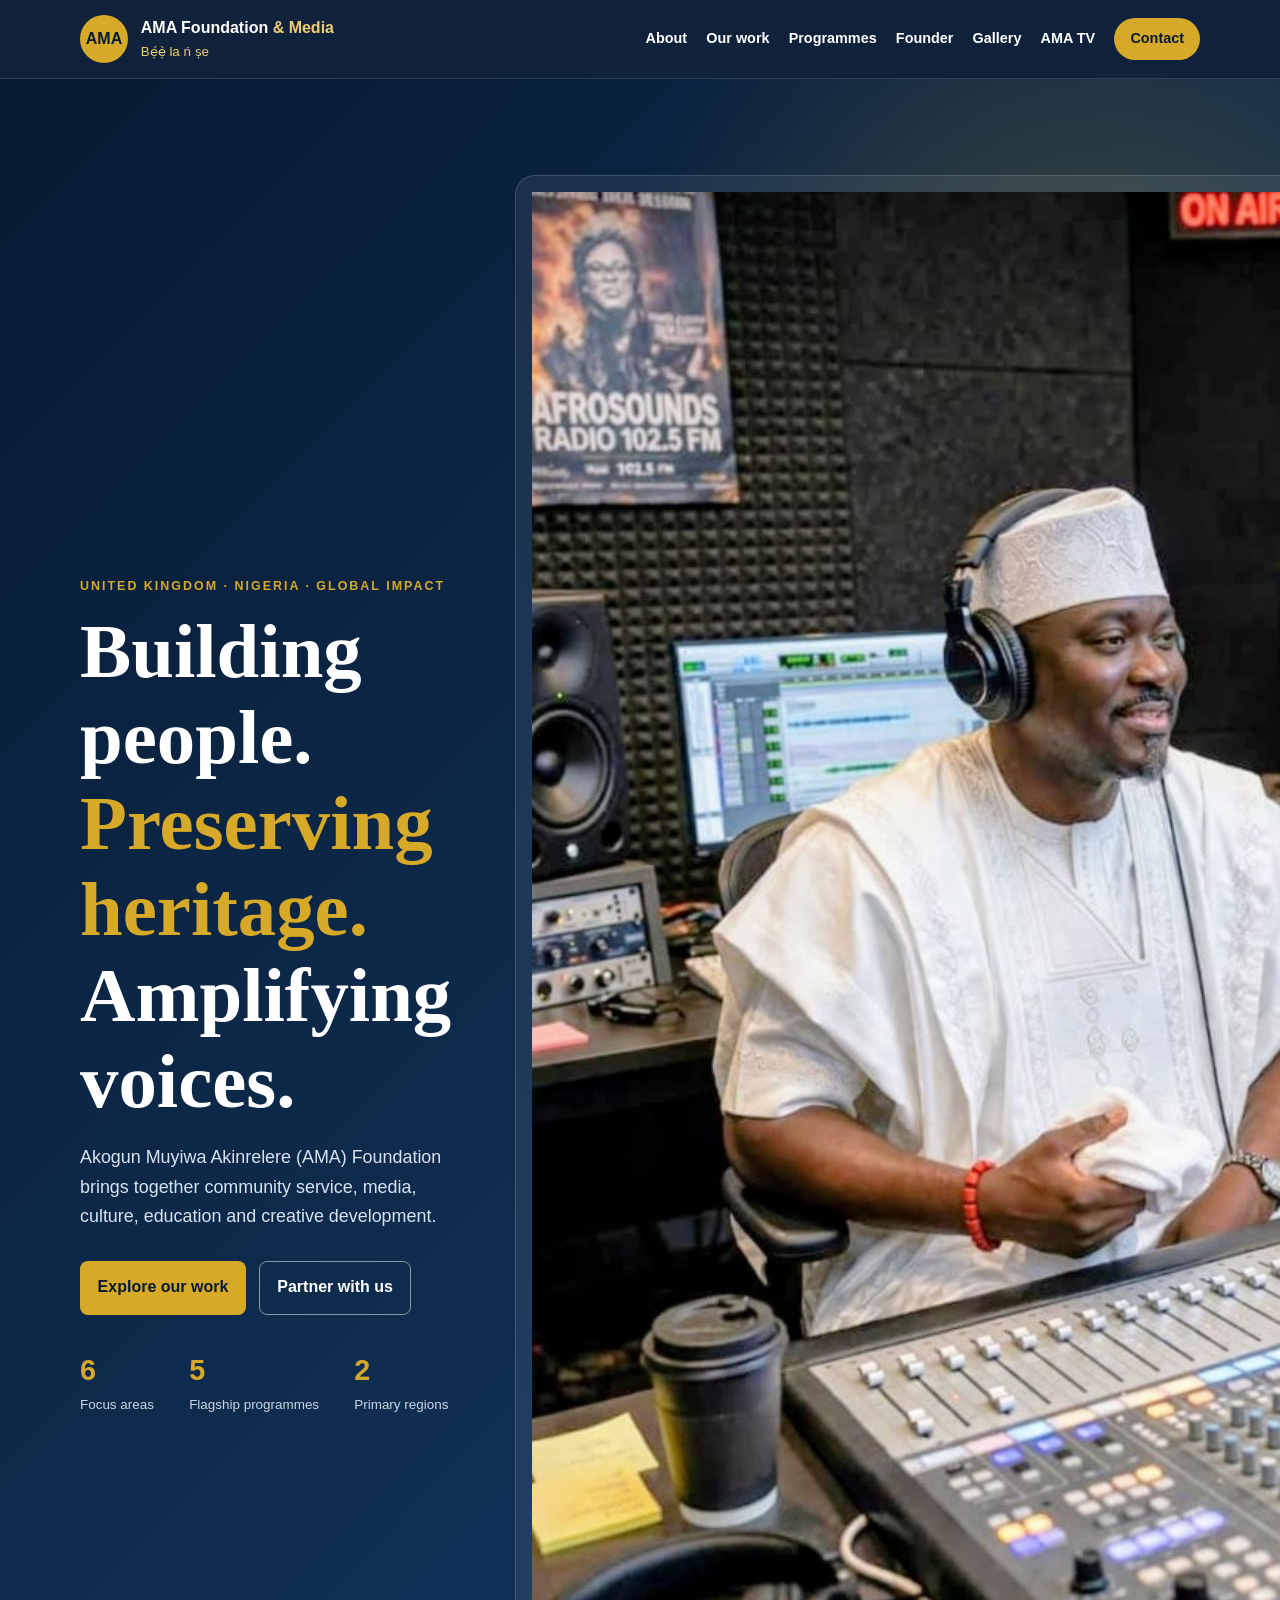
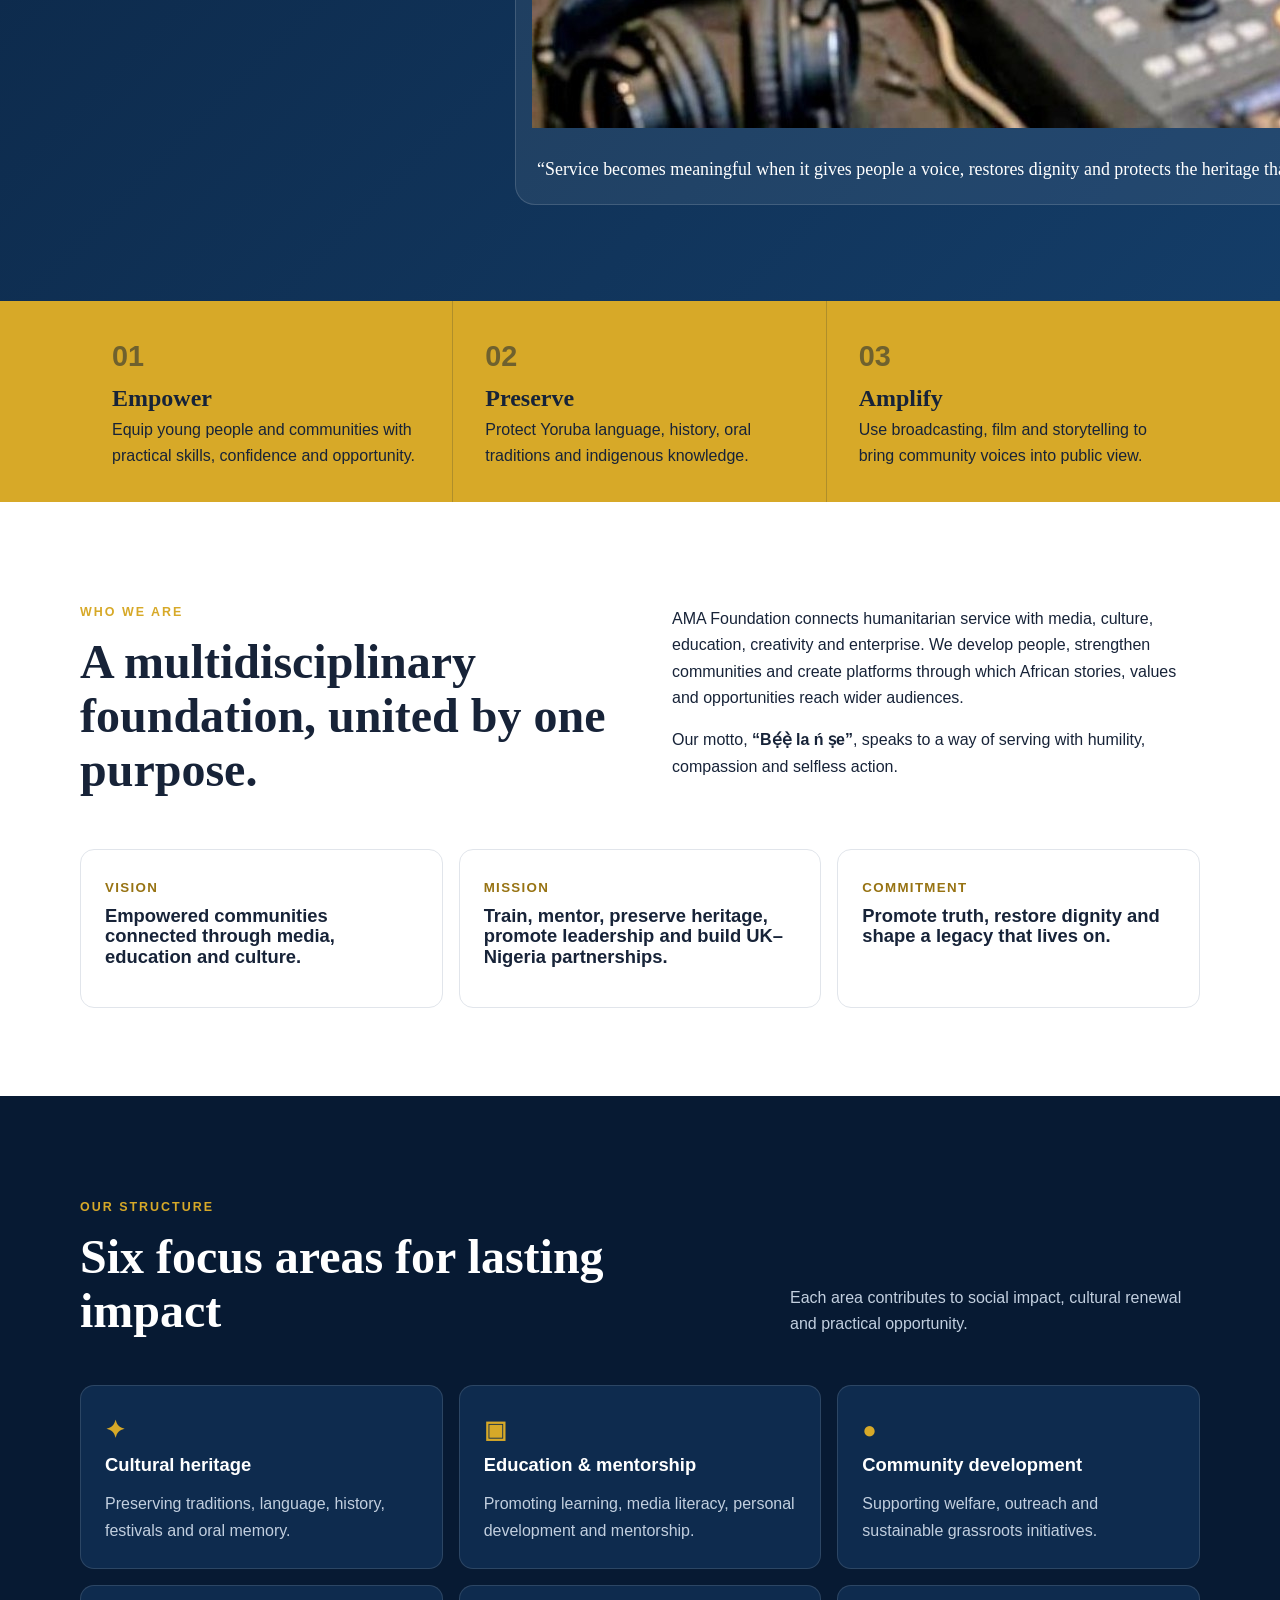
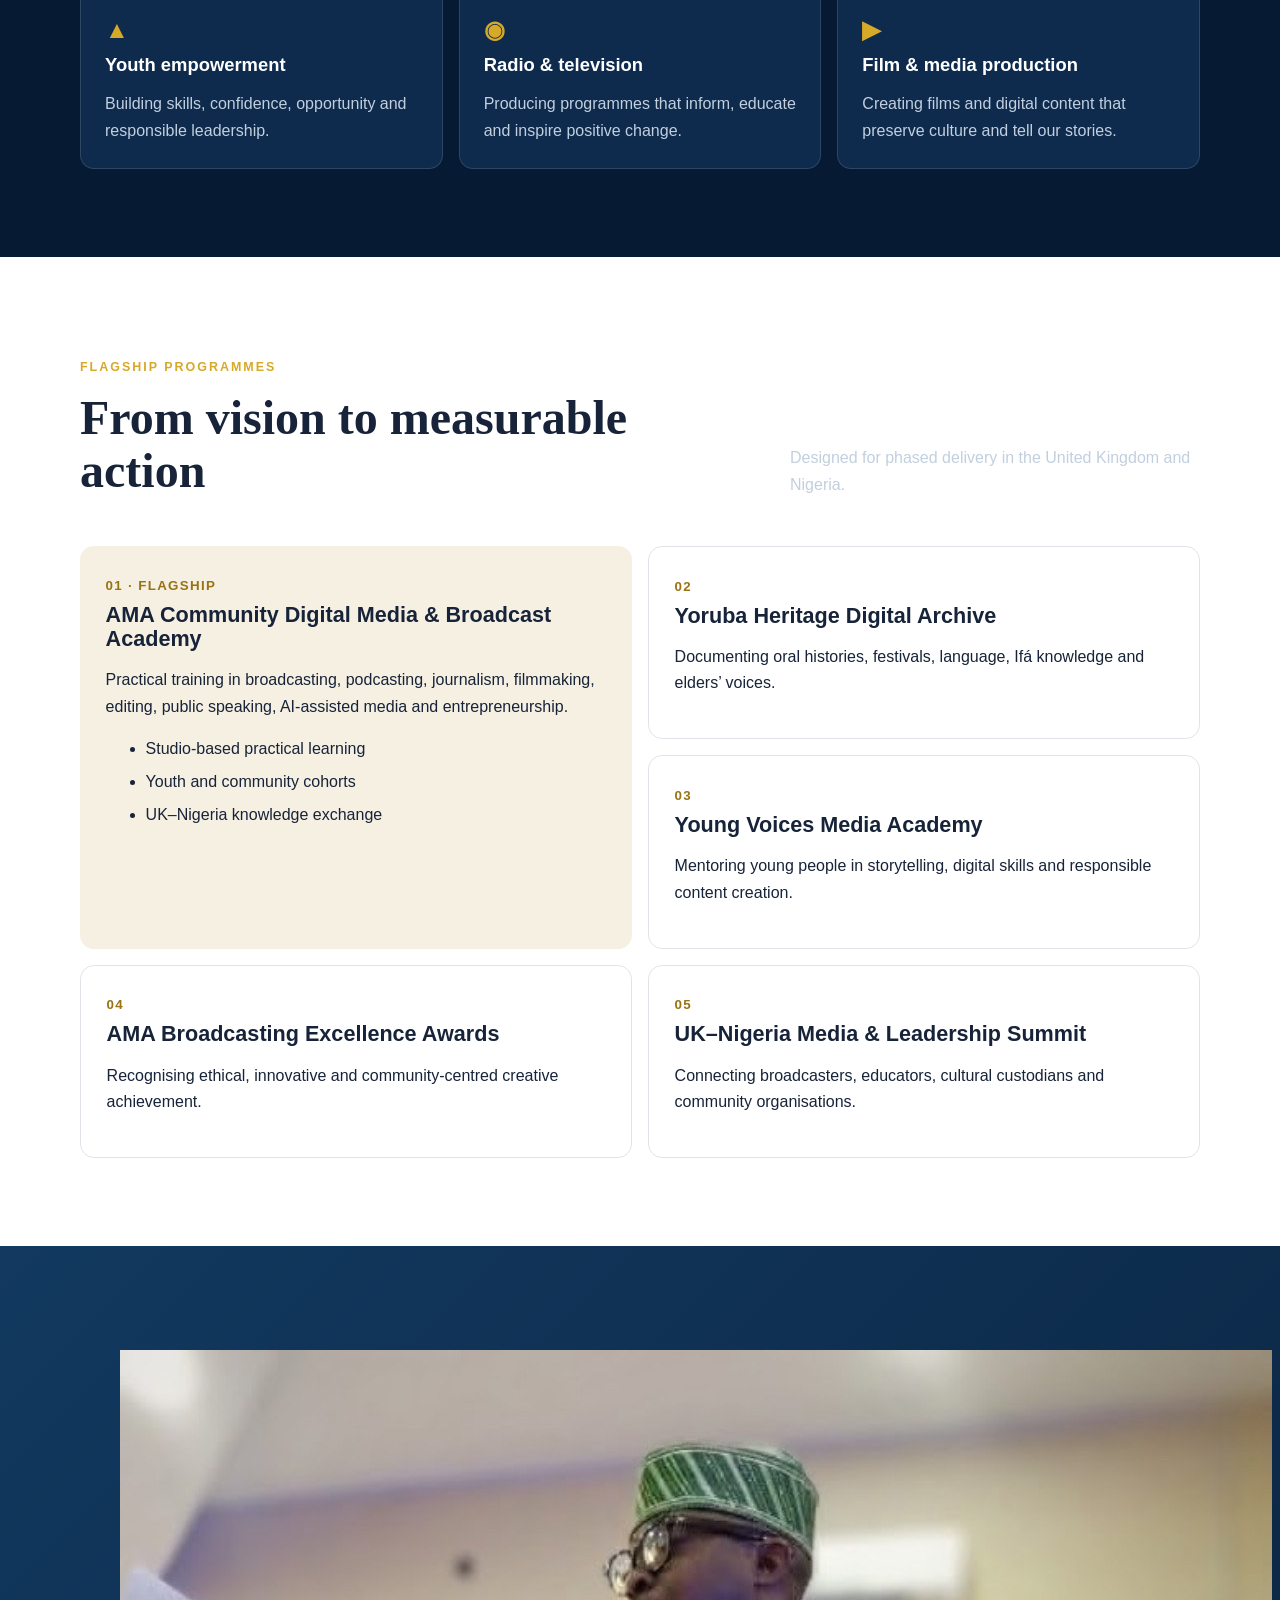
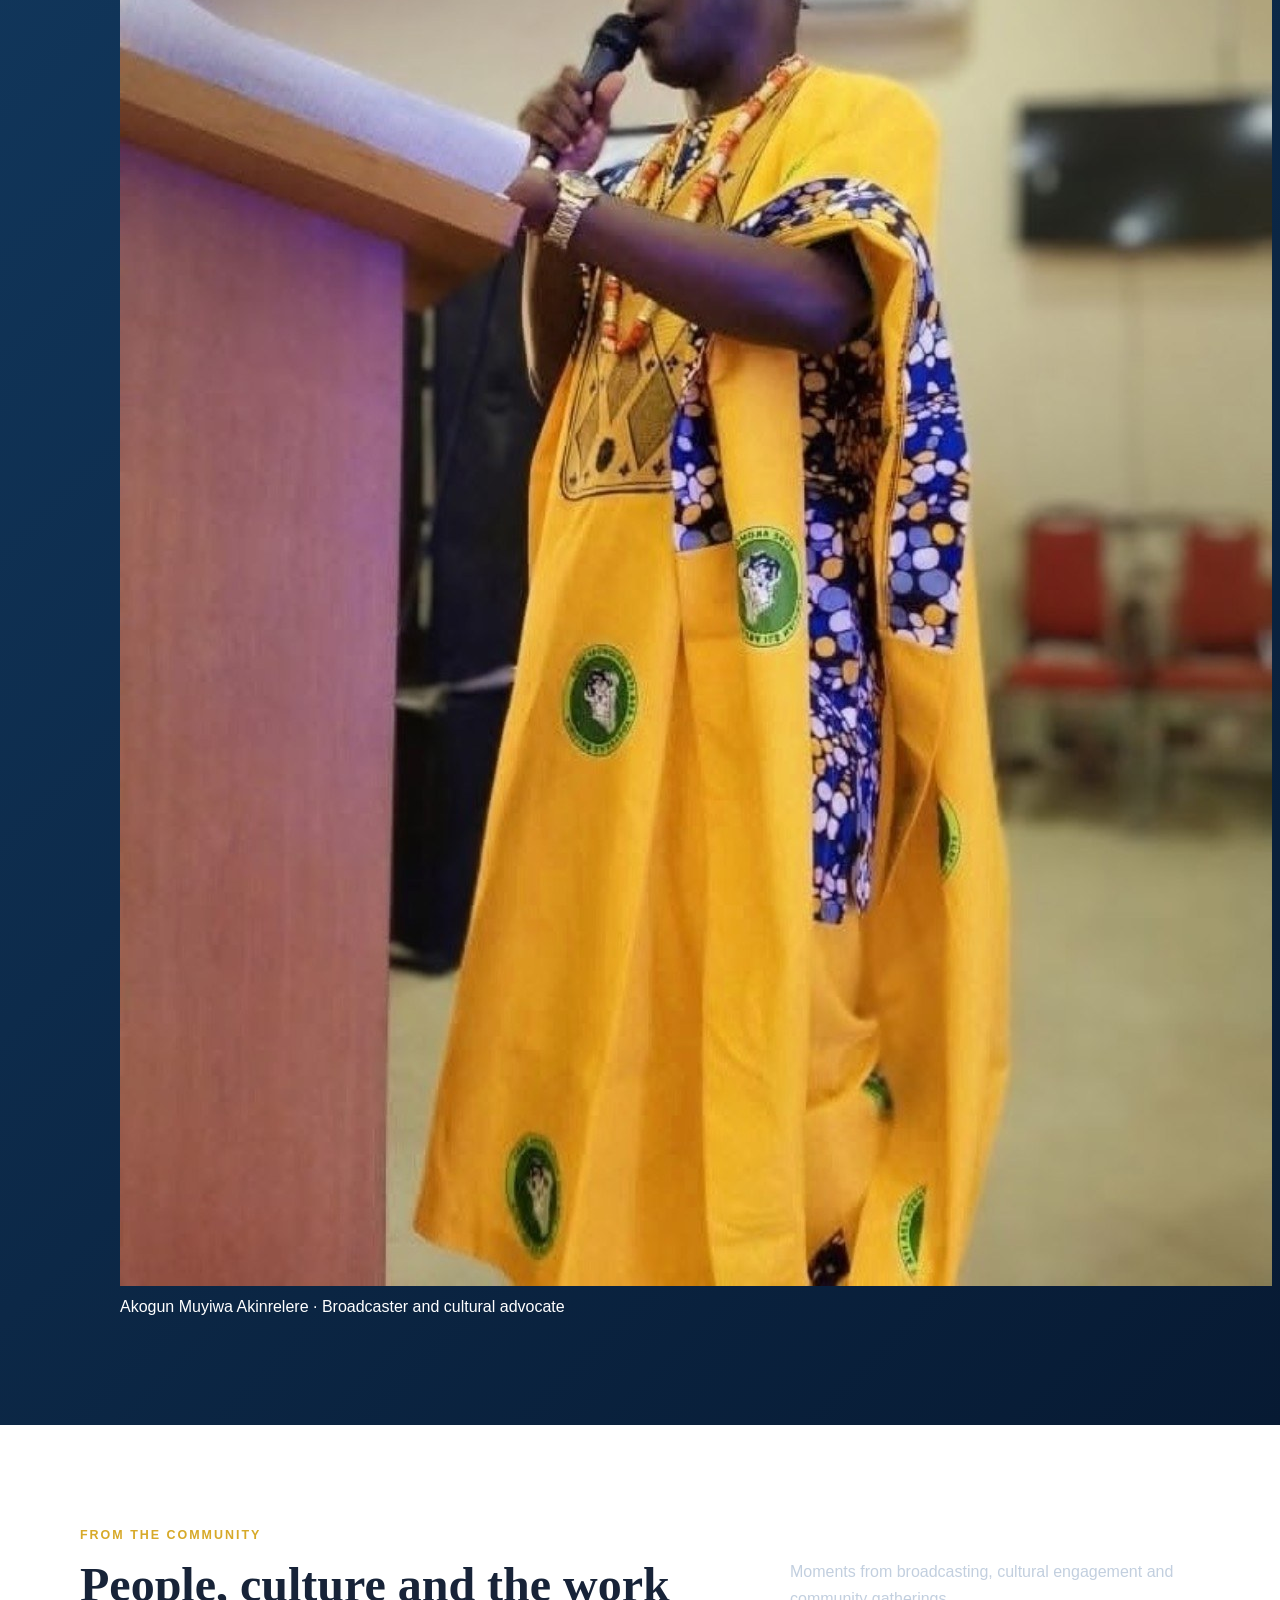
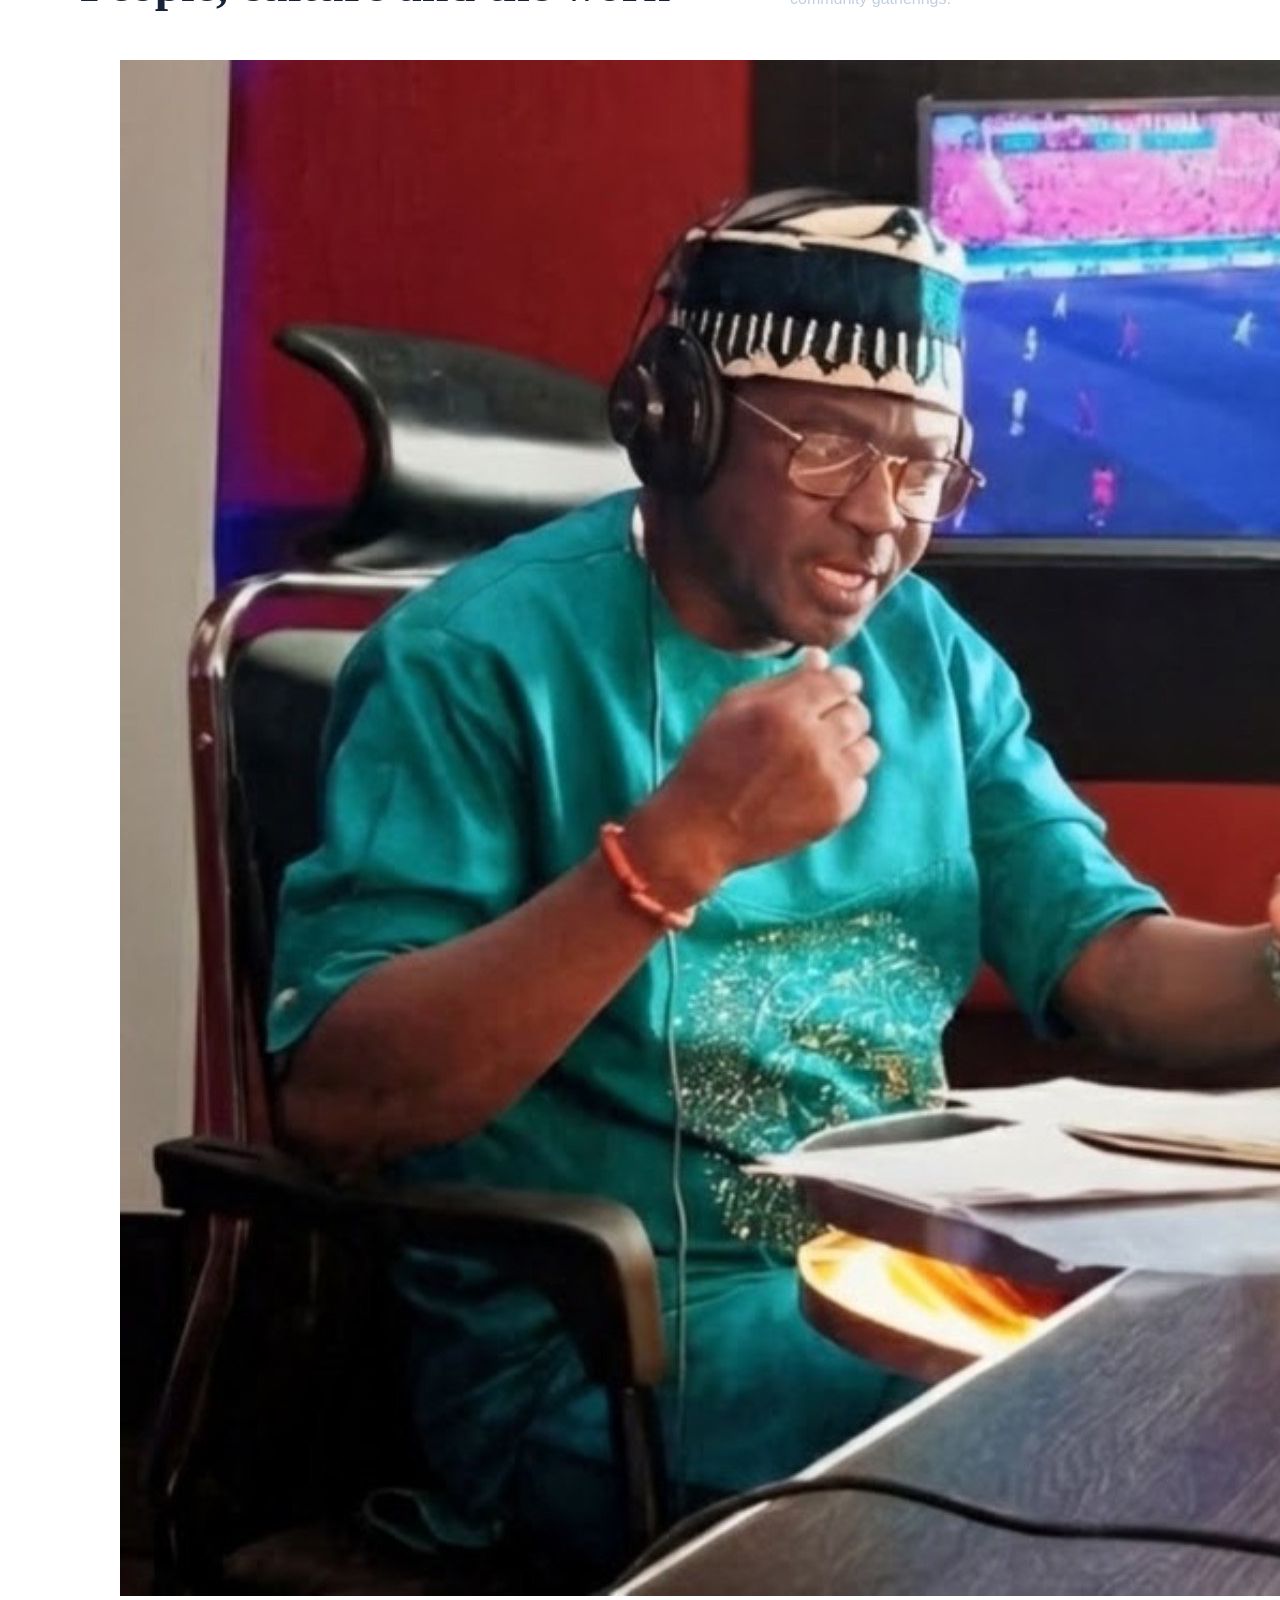
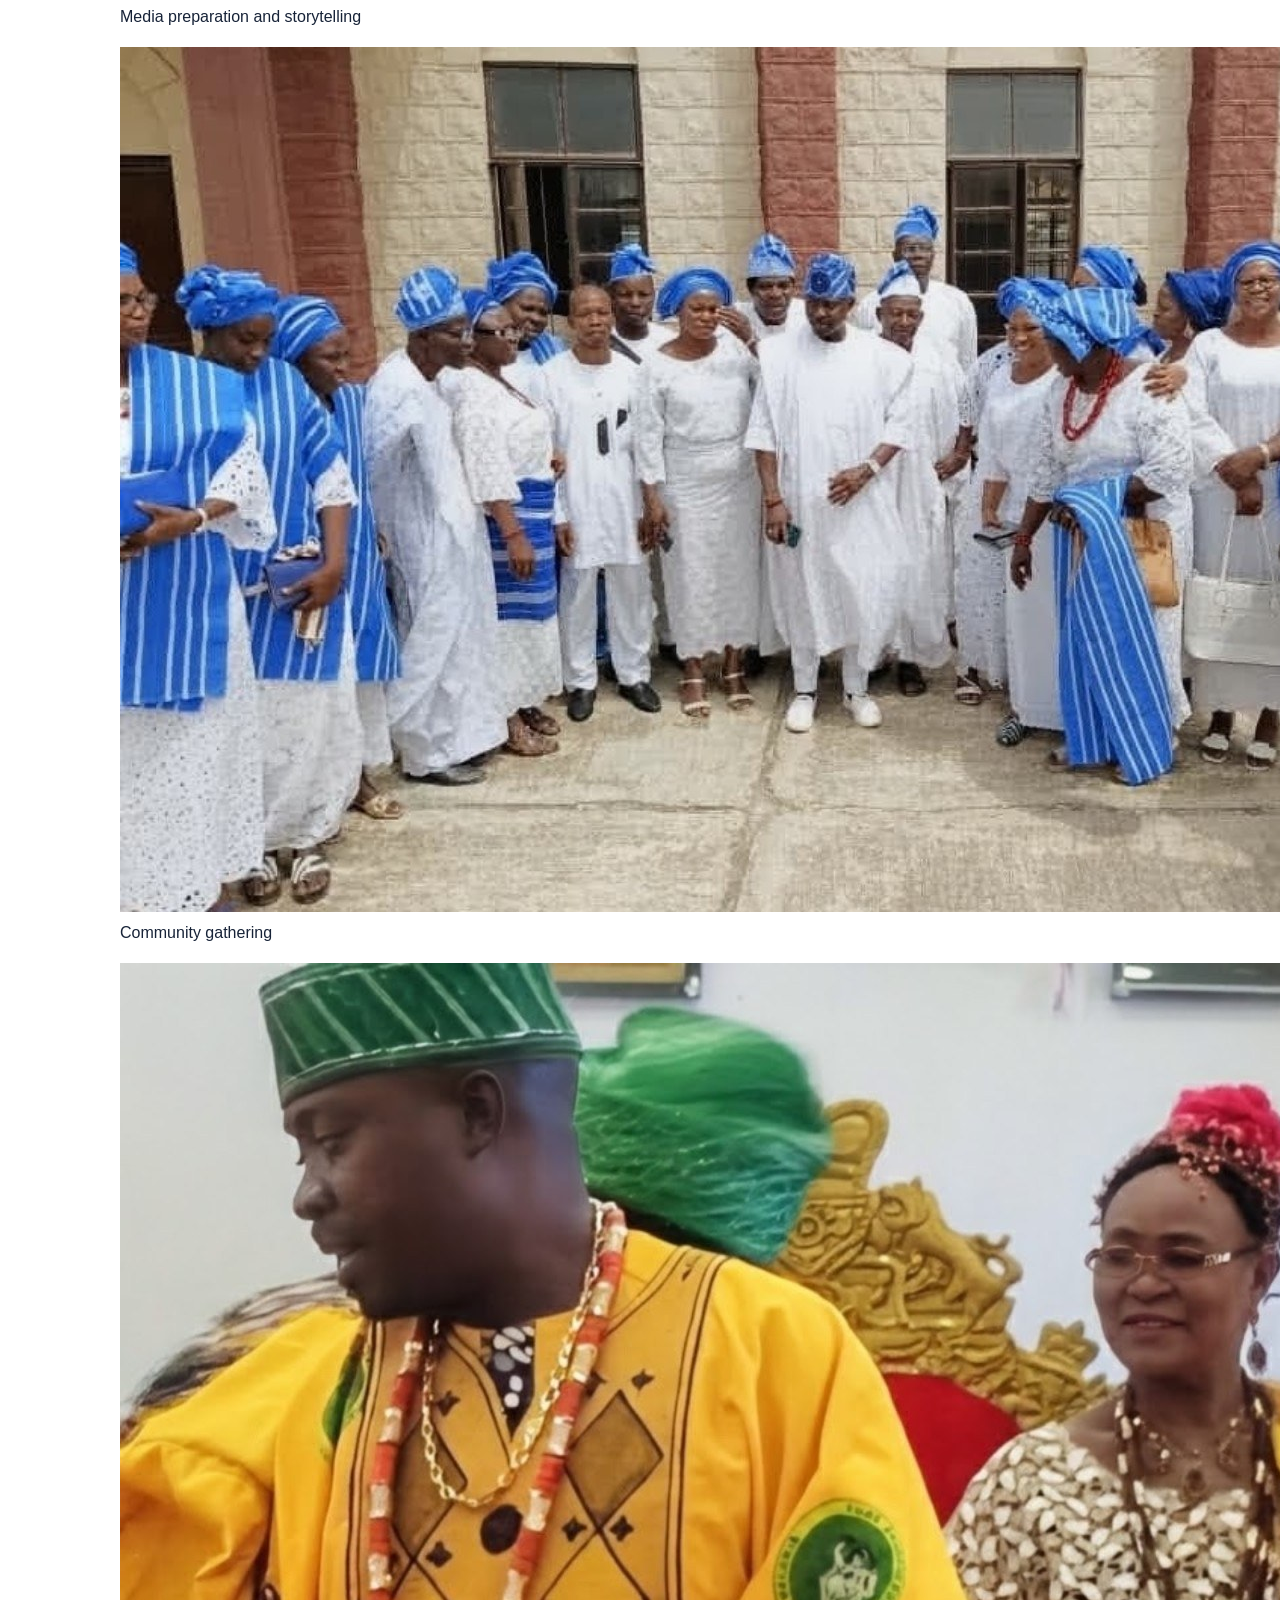
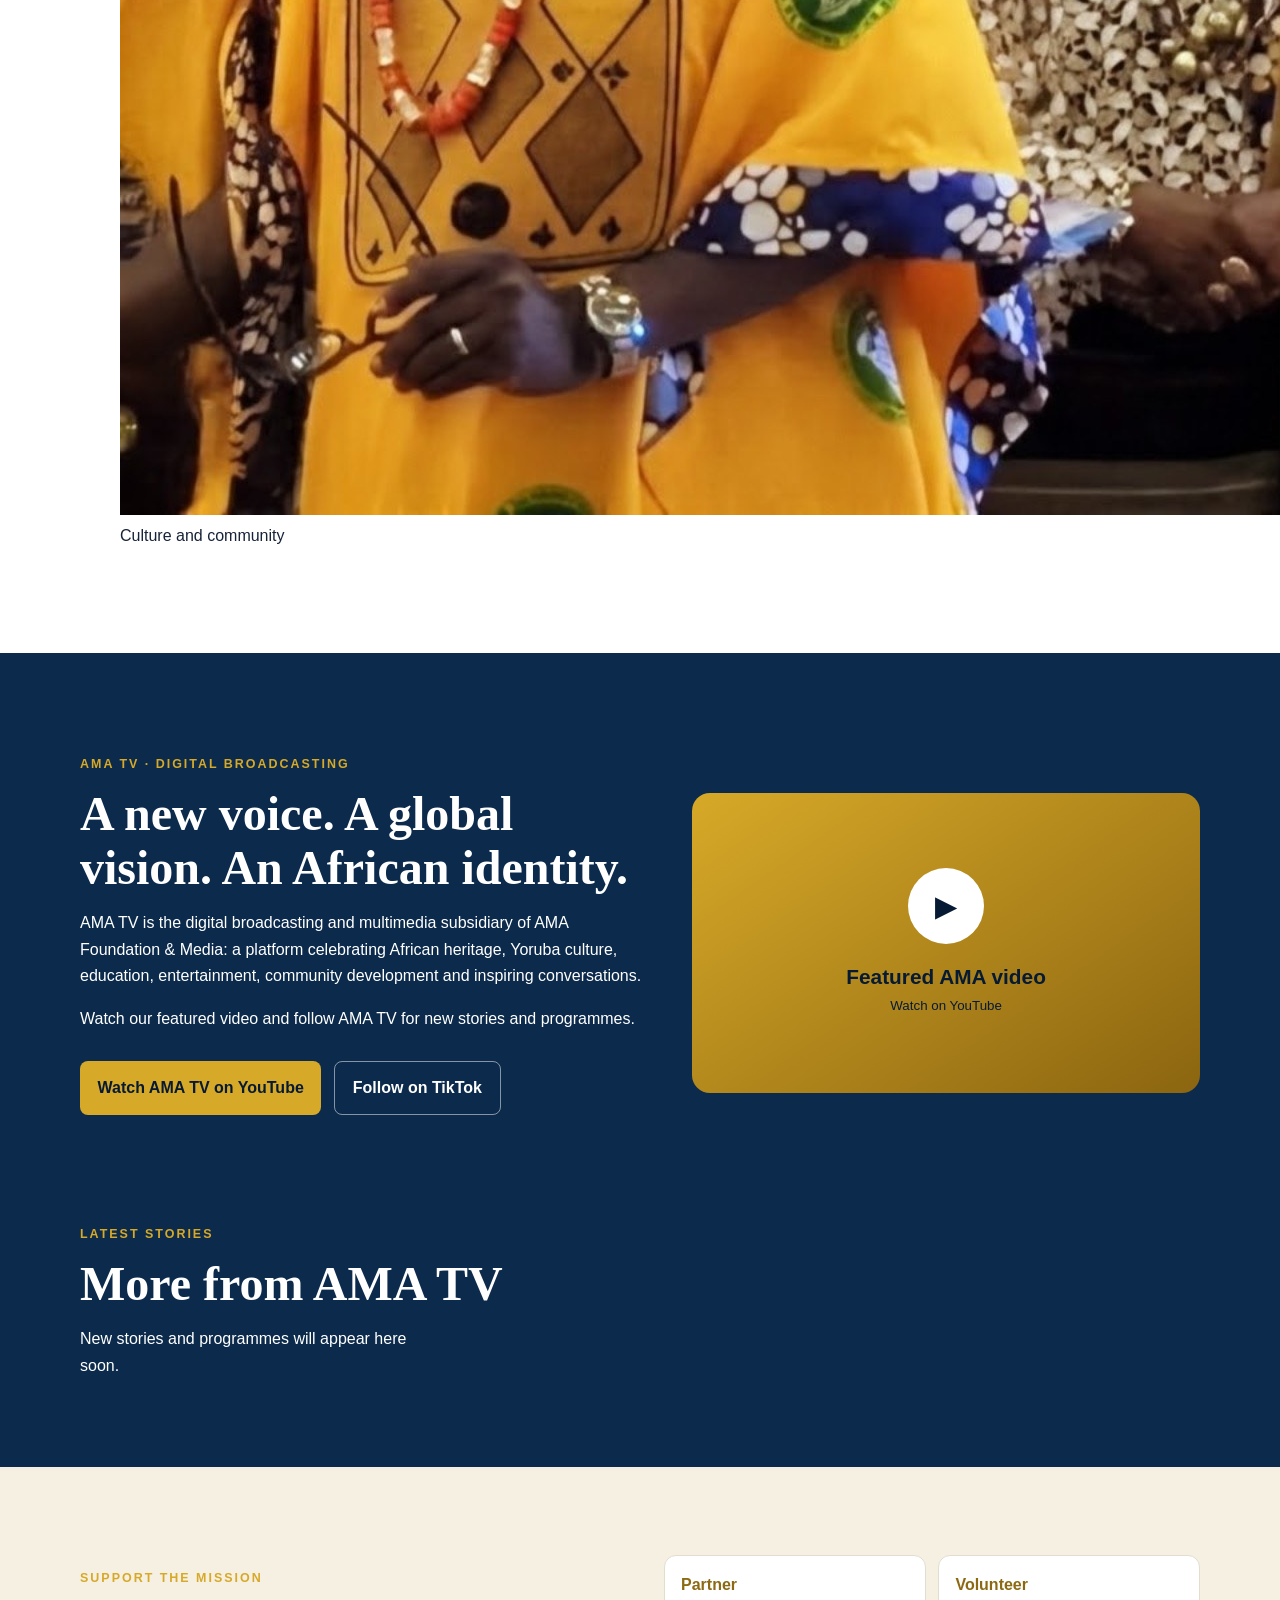
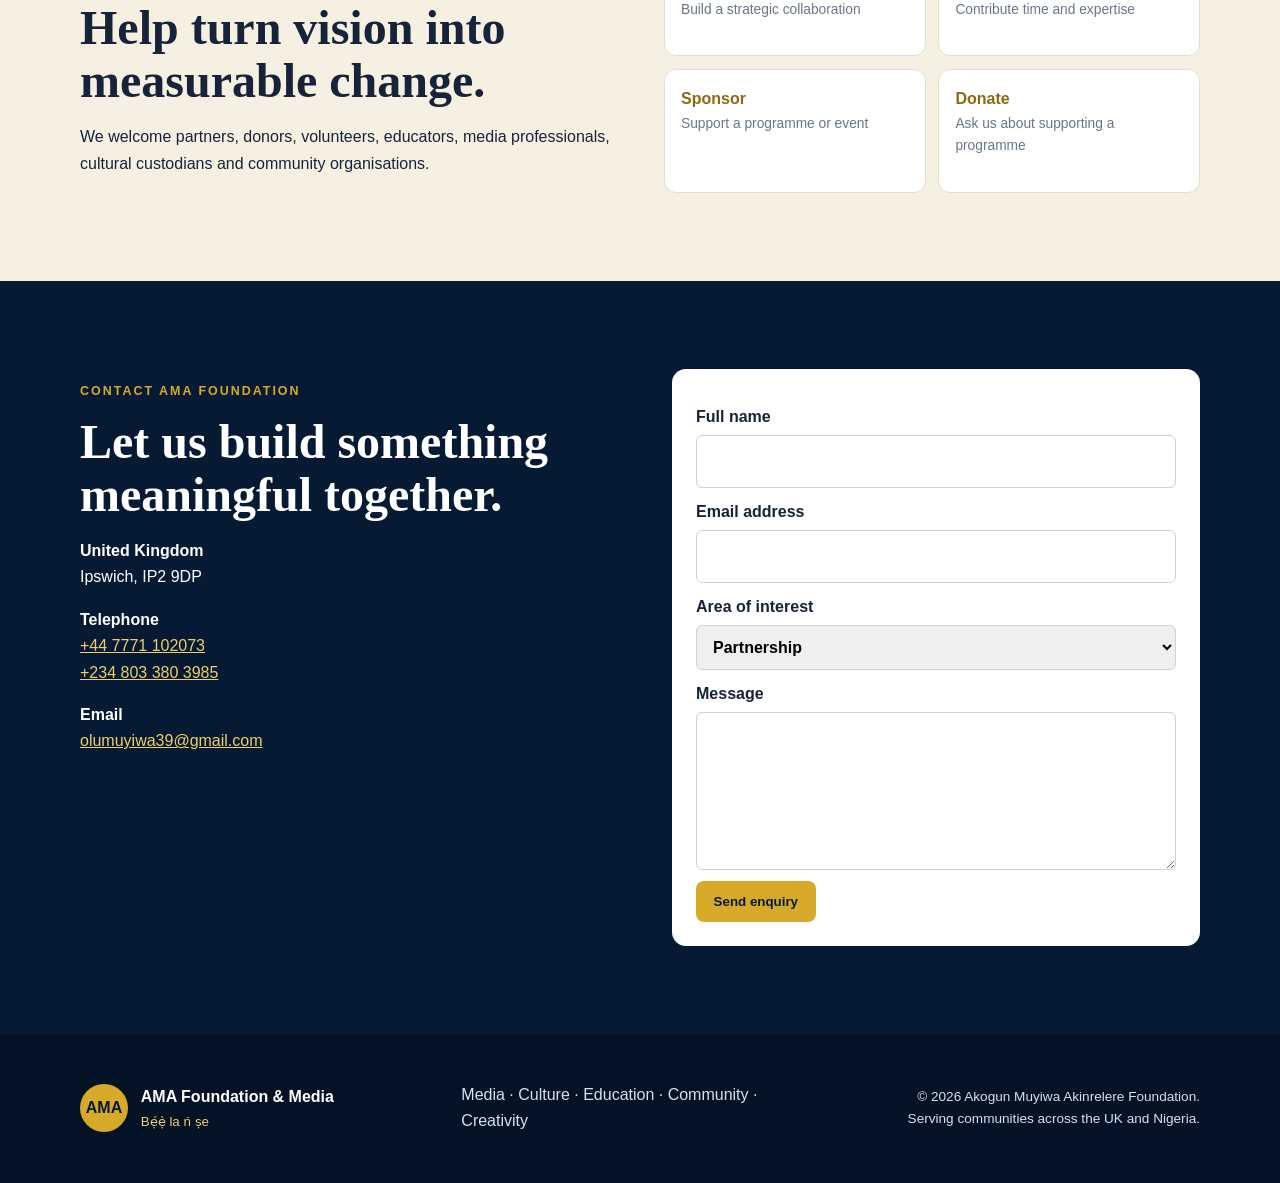
==== commit fd4c93fb: "Add founder photography and gallery" ====
--- a/index.html
+++ b/index.html
@@ -12,16 +12,17 @@
 <header class="header" id="top"><div class="wrap nav-wrap">
   <a class="brand" href="#top" aria-label="AMA Foundation home"><span class="logo">AMA</span><span><b>AMA Foundation <i>&amp; Media</i></b><small>Bẹ́ẹ̀ la ń ṣe</small></span></a>
   <button class="menu" aria-label="Open navigation" aria-expanded="false">☰</button>
-  <nav class="nav"><a href="#about">About</a><a href="#focus">Our work</a><a href="#programmes">Programmes</a><a href="#founder">Founder</a><a href="#ama-tv">AMA TV</a><a class="nav-button" href="#contact">Contact</a></nav>
+  <nav class="nav"><a href="#about">About</a><a href="#focus">Our work</a><a href="#programmes">Programmes</a><a href="#founder">Founder</a><a href="#gallery">Gallery</a><a href="#ama-tv">AMA TV</a><a class="nav-button" href="#contact">Contact</a></nav>
 </div></header>
 <main id="main">
 <section class="hero"><div class="wrap hero-grid"><div><p class="eyebrow">United Kingdom · Nigeria · Global impact</p><h1>Building people.<br><em>Preserving heritage.</em><br>Amplifying voices.</h1><p class="lead">Akogun Muyiwa Akinrelere (AMA) Foundation brings together community service, media, culture, education and creative development.</p><div class="actions"><a class="button gold" href="#programmes">Explore our work</a><a class="button ghost" href="#contact">Partner with us</a></div><div class="stats"><div><b>6</b><span>Focus areas</span></div><div><b>5</b><span>Flagship programmes</span></div><div><b>2</b><span>Primary regions</span></div></div></div>
-<aside class="hero-card"><div class="portrait"><span>AKOGUN<br><strong>MUYIWA<br>AKINRELERE</strong></span><small>Founder · Broadcaster · Filmmaker</small></div><blockquote>“Service becomes meaningful when it gives people a voice, restores dignity and protects the heritage that gives a community its soul.”</blockquote></aside></div></section>
+<aside class="hero-card"><img class="hero-portrait" src="assets/hero-broadcaster.jpg" alt="Akogun Muyiwa Akinrelere in a radio studio"><blockquote>“Service becomes meaningful when it gives people a voice, restores dignity and protects the heritage that gives a community its soul.”</blockquote></aside></div></section>
 <section class="principles"><div class="wrap three"><article><b>01</b><h2>Empower</h2><p>Equip young people and communities with practical skills, confidence and opportunity.</p></article><article><b>02</b><h2>Preserve</h2><p>Protect Yoruba language, history, oral traditions and indigenous knowledge.</p></article><article><b>03</b><h2>Amplify</h2><p>Use broadcasting, film and storytelling to bring community voices into public view.</p></article></div></section>
 <section class="section" id="about"><div class="wrap split"><div><p class="kicker">Who we are</p><h2>A multidisciplinary foundation, united by one purpose.</h2></div><div><p>AMA Foundation connects humanitarian service with media, culture, education, creativity and enterprise. We develop people, strengthen communities and create platforms through which African stories, values and opportunities reach wider audiences.</p><p>Our motto, <b>“Bẹ́ẹ̀ la ń ṣe”</b>, speaks to a way of serving with humility, compassion and selfless action.</p></div></div><div class="wrap three light-cards"><article><small>Vision</small><h3>Empowered communities connected through media, education and culture.</h3></article><article><small>Mission</small><h3>Train, mentor, preserve heritage, promote leadership and build UK–Nigeria partnerships.</h3></article><article><small>Commitment</small><h3>Promote truth, restore dignity and shape a legacy that lives on.</h3></article></div></section>
 <section class="section dark" id="focus"><div class="wrap heading"><div><p class="kicker">Our structure</p><h2>Six focus areas for lasting impact</h2></div><p>Each area contributes to social impact, cultural renewal and practical opportunity.</p></div><div class="wrap cards"><article><b>✦</b><h3>Cultural heritage</h3><p>Preserving traditions, language, history, festivals and oral memory.</p></article><article><b>▣</b><h3>Education &amp; mentorship</h3><p>Promoting learning, media literacy, personal development and mentorship.</p></article><article><b>●</b><h3>Community development</h3><p>Supporting welfare, outreach and sustainable grassroots initiatives.</p></article><article><b>▲</b><h3>Youth empowerment</h3><p>Building skills, confidence, opportunity and responsible leadership.</p></article><article><b>◉</b><h3>Radio &amp; television</h3><p>Producing programmes that inform, educate and inspire positive change.</p></article><article><b>▶</b><h3>Film &amp; media production</h3><p>Creating films and digital content that preserve culture and tell our stories.</p></article></div></section>
 <section class="section" id="programmes"><div class="wrap heading"><div><p class="kicker">Flagship programmes</p><h2>From vision to measurable action</h2></div><p>Designed for phased delivery in the United Kingdom and Nigeria.</p></div><div class="wrap programme-grid"><article class="feature"><small>01 · Flagship</small><h3>AMA Community Digital Media &amp; Broadcast Academy</h3><p>Practical training in broadcasting, podcasting, journalism, filmmaking, editing, public speaking, AI-assisted media and entrepreneurship.</p><ul><li>Studio-based practical learning</li><li>Youth and community cohorts</li><li>UK–Nigeria knowledge exchange</li></ul></article><article><small>02</small><h3>Yoruba Heritage Digital Archive</h3><p>Documenting oral histories, festivals, language, Ifá knowledge and elders’ voices.</p></article><article><small>03</small><h3>Young Voices Media Academy</h3><p>Mentoring young people in storytelling, digital skills and responsible content creation.</p></article><article><small>04</small><h3>AMA Broadcasting Excellence Awards</h3><p>Recognising ethical, innovative and community-centred creative achievement.</p></article><article><small>05</small><h3>UK–Nigeria Media &amp; Leadership Summit</h3><p>Connecting broadcasters, educators, cultural custodians and community organisations.</p></article></div></section>
-<section class="section founder" id="founder"><div class="wrap founder-grid"><div class="founder-mark"><div>AMA</div><b>BROADCASTER<br>FILMMAKER<br>CULTURAL ADVOCATE</b></div><div><p class="kicker">The founder</p><h2>Akogun Muyiwa Akinrelere</h2><p>Olumuyiwa Akinrelere is a broadcaster, filmmaker, media consultant and cultural advocate committed to community transformation. His work brings together public communication, African cultural heritage, education, creative production and service.</p><p>Through AMA Foundation, he seeks to train future media professionals, preserve Yoruba heritage, support community broadcasting and build practical partnerships between the United Kingdom and Nigeria.</p><blockquote>“Together, we can shape a legacy that lives on.”</blockquote></div></div></section>
+<section class="section founder" id="founder"><div class="wrap founder-grid"><figure class="founder-photo"><img src="assets/founder-speaking.jpg" alt="Akogun Muyiwa speaking at a cultural gathering"><figcaption>Akogun Muyiwa Akinrelere · Broadcaster and cultural advocate</figcaption></figure><div><p class="kicker">The founder</p><h2>Akogun Muyiwa Akinrelere</h2><p>Olumuyiwa Akinrelere is a broadcaster, filmmaker, media consultant and cultural advocate committed to community transformation. His work brings together public communication, African cultural heritage, education, creative production and service.</p><p>Through AMA Foundation, he seeks to train future media professionals, preserve Yoruba heritage, support community broadcasting and build practical partnerships between the United Kingdom and Nigeria.</p><blockquote>“Together, we can shape a legacy that lives on.”</blockquote></div></div></section>
+<section class="section gallery" id="gallery"><div class="wrap heading"><div><p class="kicker">From the community</p><h2>People, culture and the work</h2></div><p>Moments from broadcasting, cultural engagement and community gatherings.</p></div><div class="wrap gallery-grid"><figure><img src="assets/studio-session.jpg" alt="Akogun Muyiwa working at a media desk"><figcaption>Media preparation and storytelling</figcaption></figure><figure><img src="assets/community-gathering.jpg" alt="Community members gathered in traditional blue and white attire"><figcaption>Community gathering</figcaption></figure><figure><img src="assets/culture-and-community.jpg" alt="Akogun Muyiwa at a cultural event with a fellow attendee"><figcaption>Culture and community</figcaption></figure></div></section>
 <section class="section media" id="ama-tv"><div class="wrap media-grid"><div><p class="kicker">AMA TV · Digital broadcasting</p><h2>A new voice. A global vision. An African identity.</h2><p>AMA TV is the digital broadcasting and multimedia subsidiary of AMA Foundation &amp; Media: a platform celebrating African heritage, Yoruba culture, education, entertainment, community development and inspiring conversations.</p><p>Watch our featured video and follow AMA TV for new stories and programmes.</p><div class="actions"><a class="button gold" href="https://youtube.com/shorts/dcZYFoQj4rs" target="_blank" rel="noopener">Watch AMA TV on YouTube</a><a class="button ghost" href="https://www.tiktok.com/@akogun.muyix.akins" target="_blank" rel="noopener">Follow on TikTok</a></div></div><a class="video" href="https://youtube.com/shorts/dcZYFoQj4rs" target="_blank" rel="noopener" aria-label="Watch featured AMA video on YouTube"><span>▶</span><b>Featured AMA video</b><small>Watch on YouTube</small></a></div><div class="wrap media-library"><p class="kicker">Latest stories</p><h2>More from AMA TV</h2><div id="media-items" class="media-items" aria-live="polite"><p>Loading AMA TV stories…</p></div></div></section>
 <section class="section support"><div class="wrap support-grid"><div><p class="kicker">Support the mission</p><h2>Help turn vision into measurable change.</h2><p>We welcome partners, donors, volunteers, educators, media professionals, cultural custodians and community organisations.</p></div><div class="support-list"><a href="#contact"><b>Partner</b><span>Build a strategic collaboration</span></a><a href="#contact"><b>Volunteer</b><span>Contribute time and expertise</span></a><a href="#contact"><b>Sponsor</b><span>Support a programme or event</span></a><a href="#contact"><b>Donate</b><span>Ask us about supporting a programme</span></a></div></div></section>
 <section class="section contact" id="contact"><div class="wrap contact-grid"><div><p class="kicker">Contact AMA Foundation</p><h2>Let us build something meaningful together.</h2><p><b>United Kingdom</b><br>Ipswich, IP2 9DP</p><p><b>Telephone</b><br><a href="tel:+447771102073">+44 7771 102073</a><br><a href="tel:+2348033803985">+234 803 380 3985</a></p><p><b>Email</b><br><a href="mailto:olumuyiwa39@gmail.com">olumuyiwa39@gmail.com</a></p></div><form name="ama-enquiry" method="POST" data-netlify="true" netlify-honeypot="bot-field" action="/thanks.html"><input type="hidden" name="form-name" value="ama-enquiry"><p class="hidden"><label>Leave empty: <input name="bot-field"></label></p><label>Full name<input name="name" required></label><label>Email address<input type="email" name="email" required></label><label>Area of interest<select name="interest"><option>Partnership</option><option>Donation or sponsorship</option><option>Volunteer opportunity</option><option>Media or speaking invitation</option><option>Culture and research</option><option>General enquiry</option></select></label><label>Message<textarea name="message" rows="5" required></textarea></label><button class="button gold" type="submit">Send enquiry</button></form></div></section>
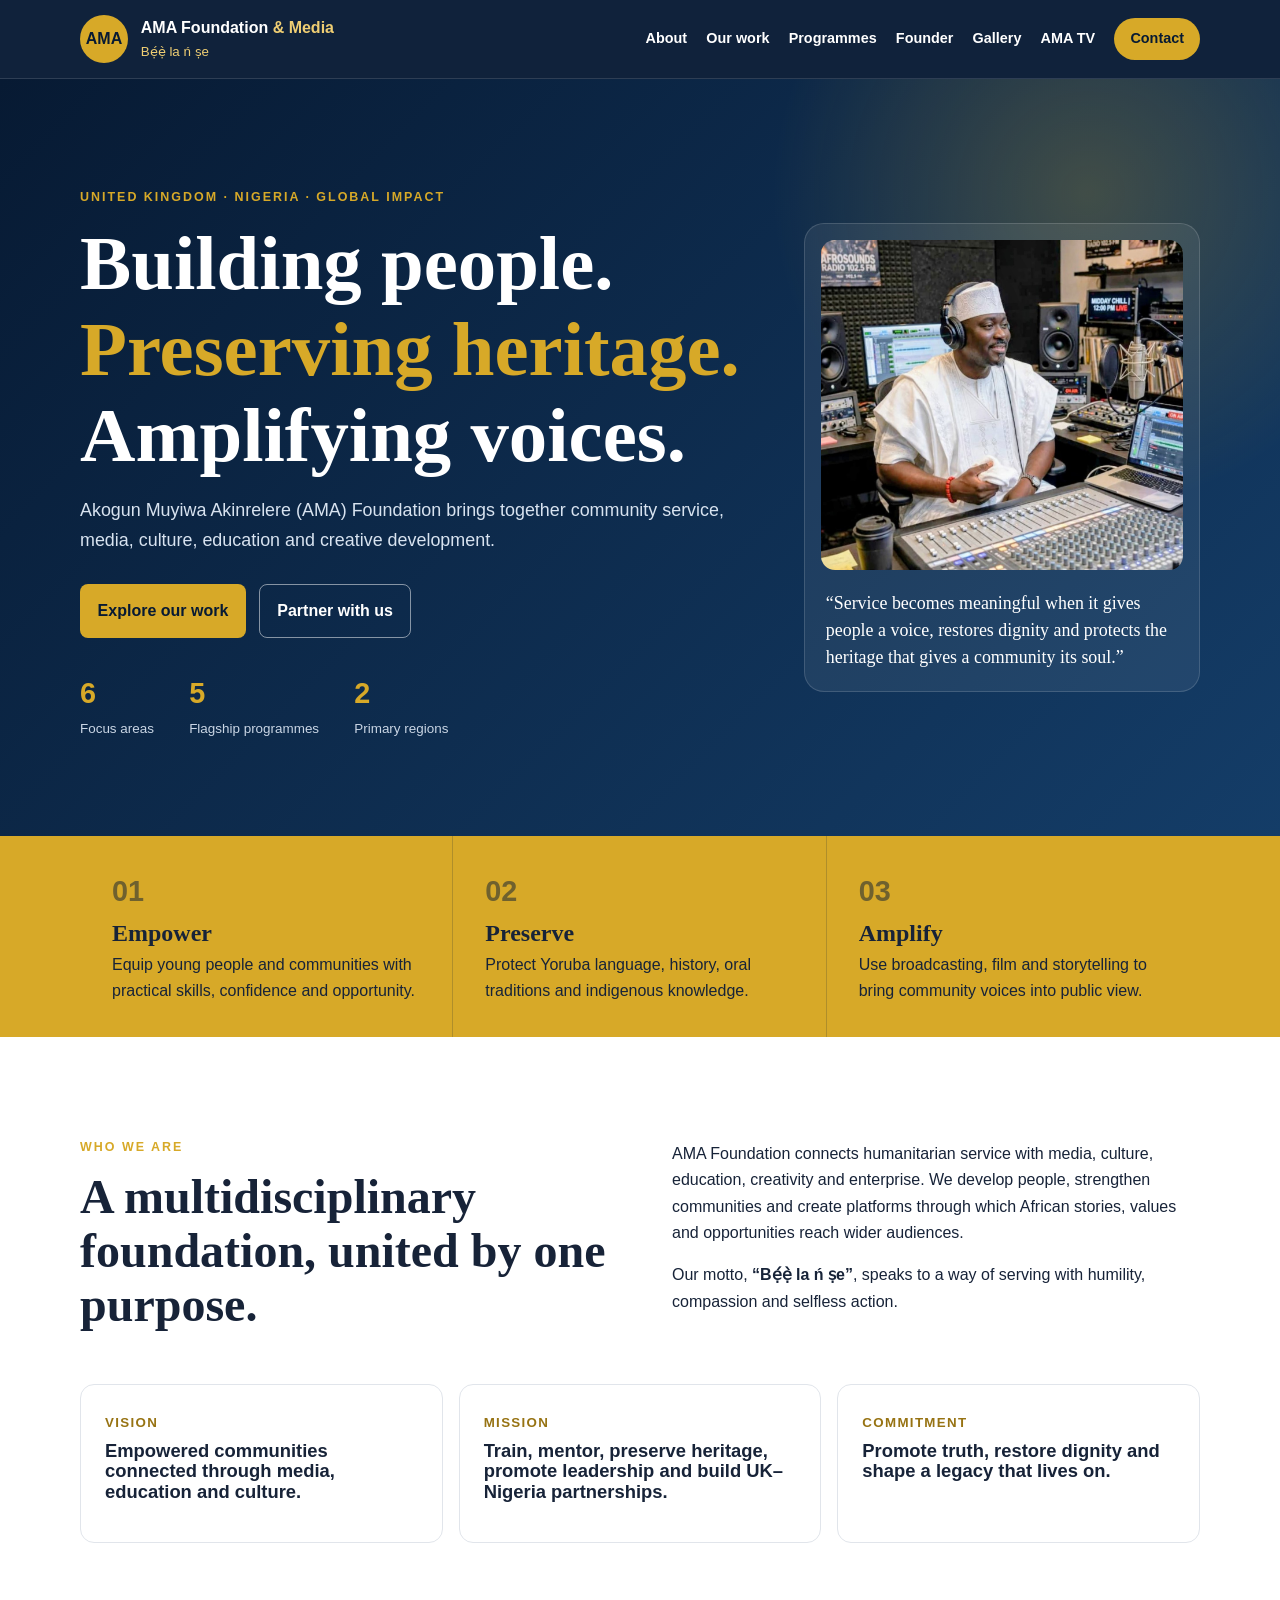
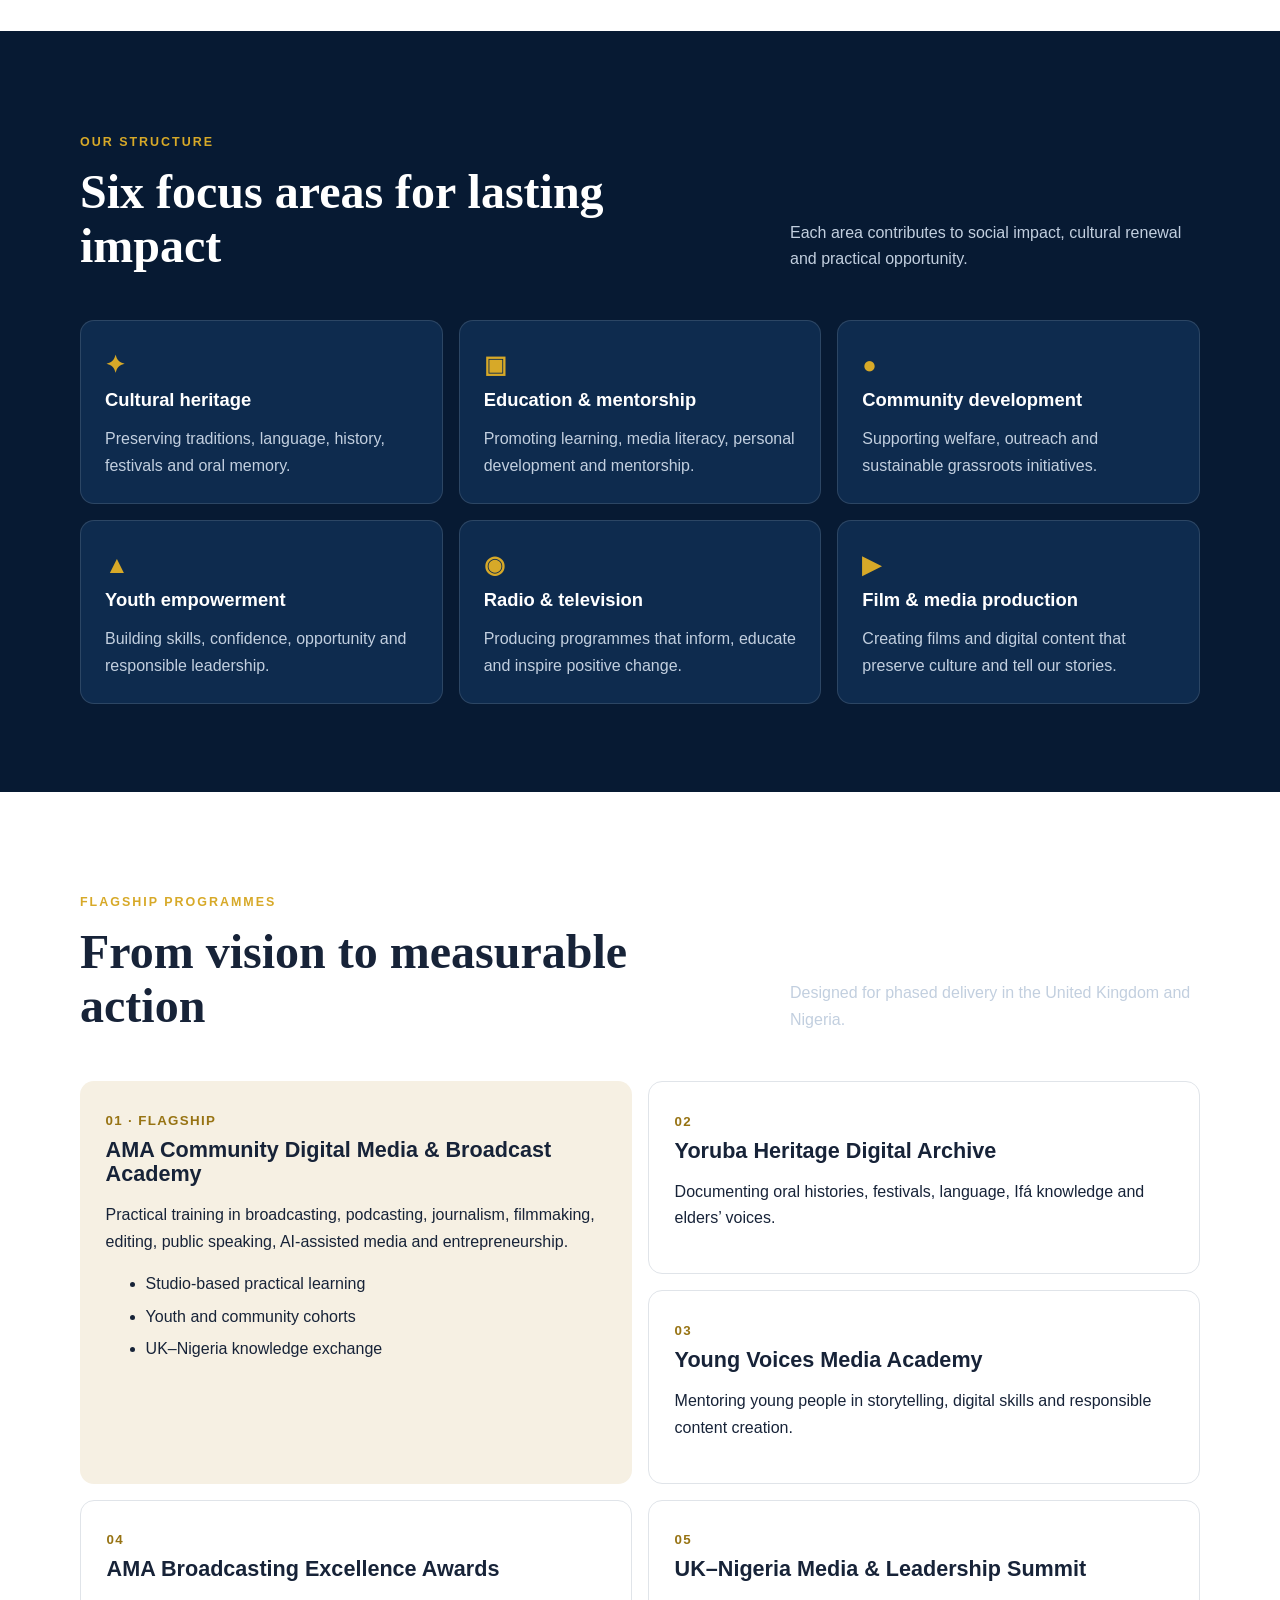
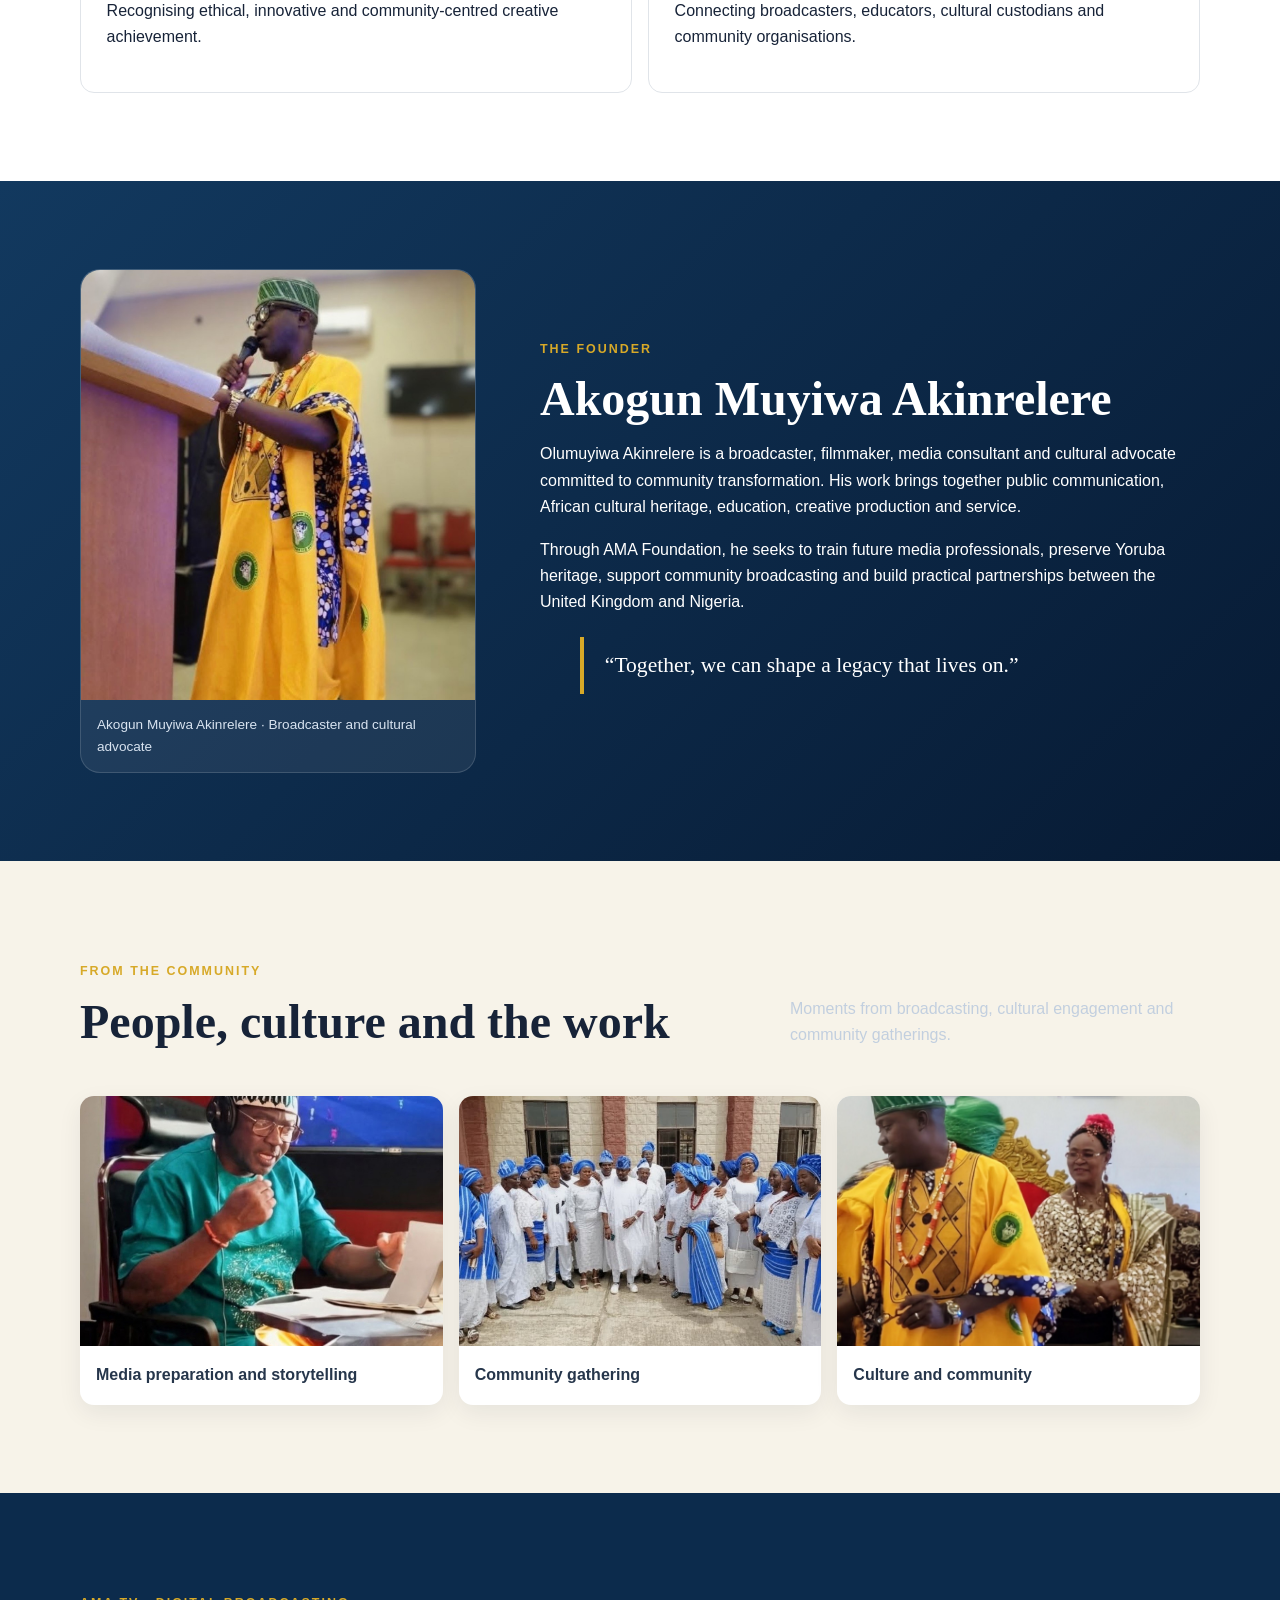
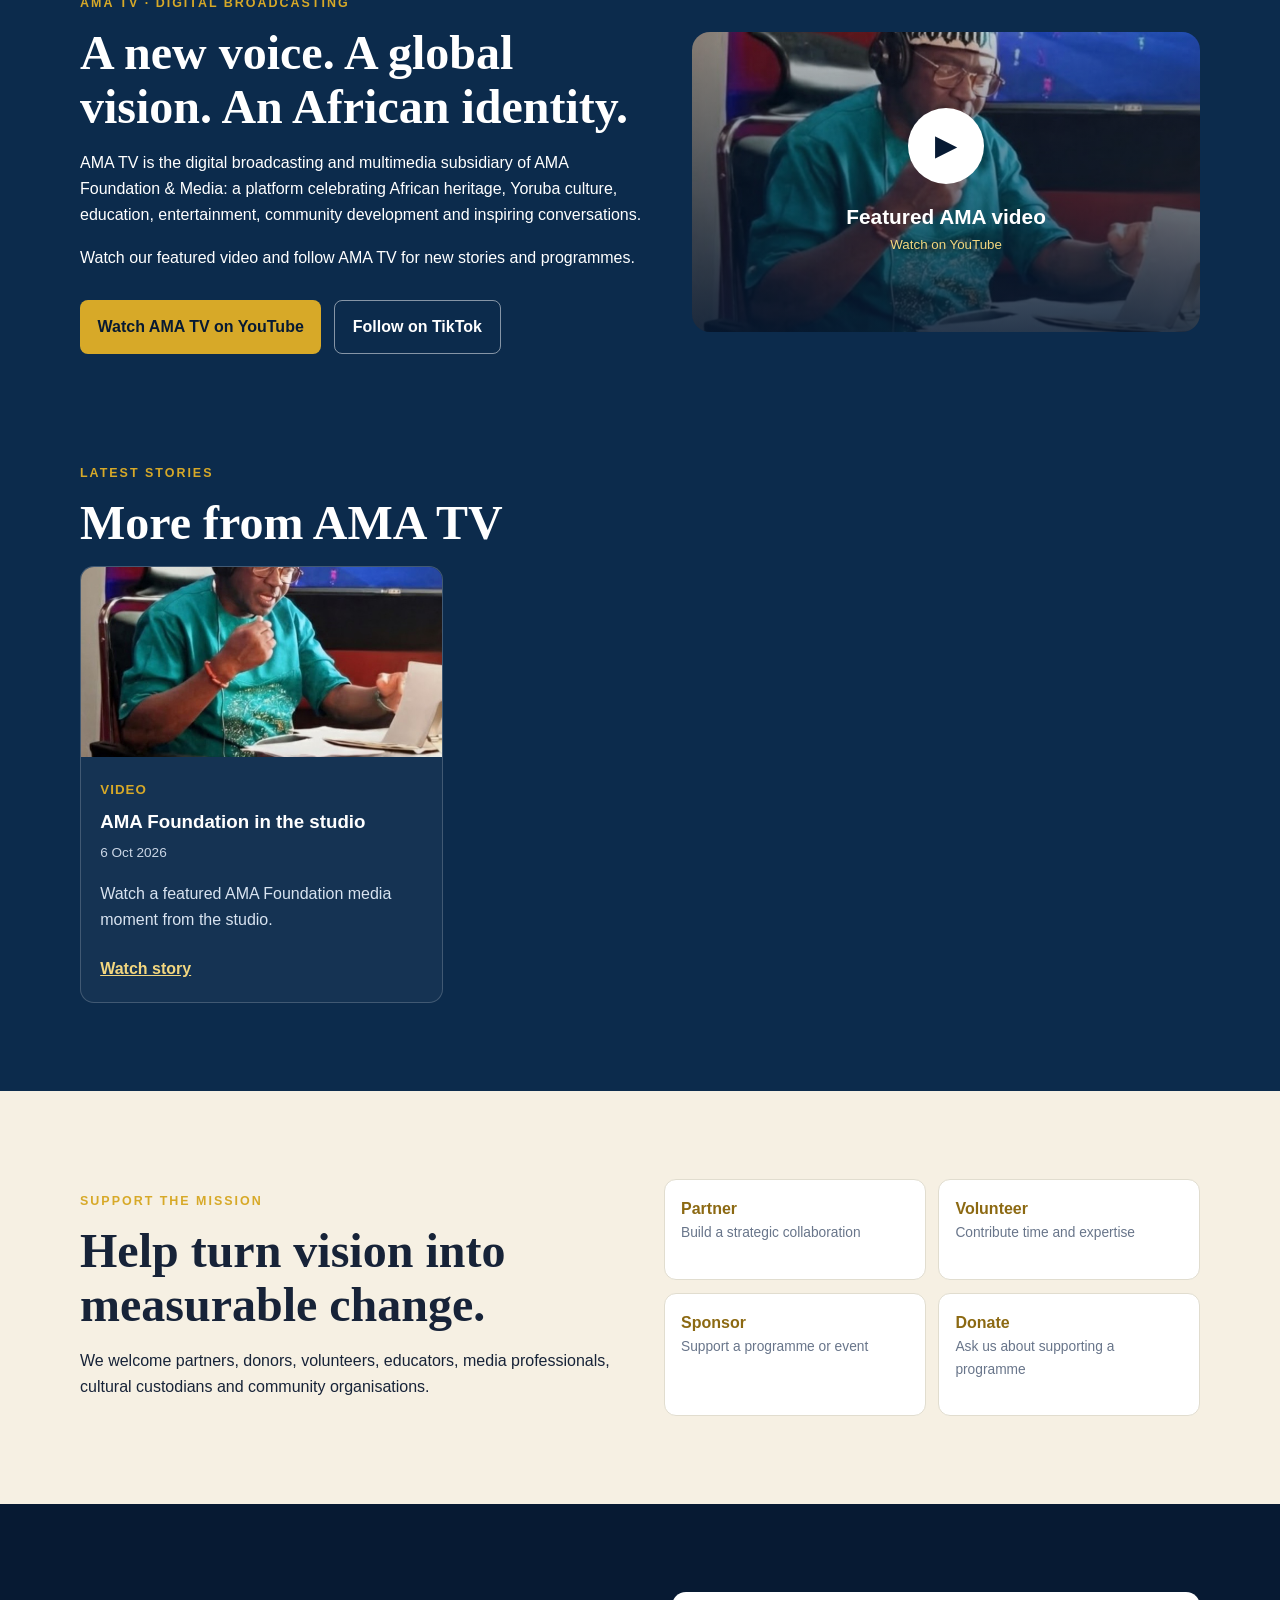
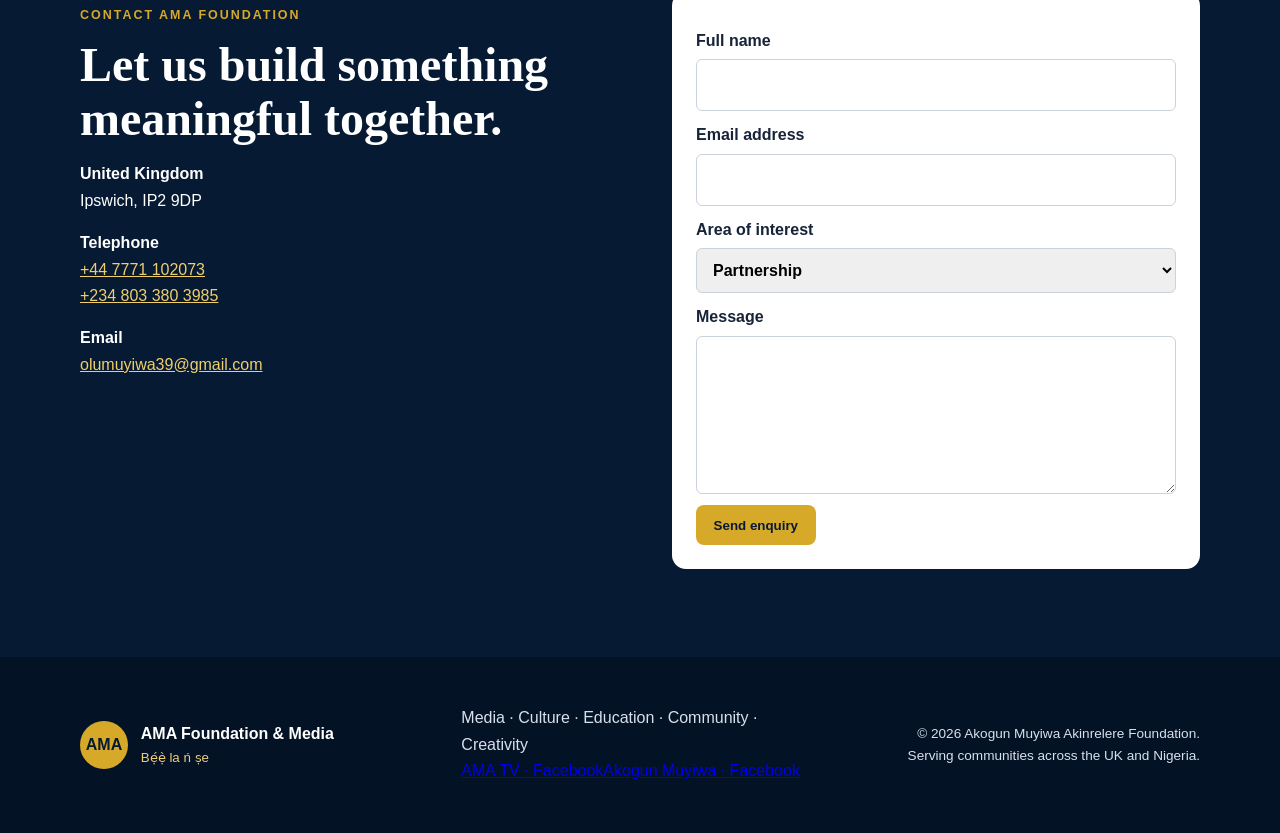
==== commit 3197449b: "Add AMA TV and founder Facebook links" ====
--- a/index.html
+++ b/index.html
@@ -26,5 +26,5 @@
 <section class="section media" id="ama-tv"><div class="wrap media-grid"><div><p class="kicker">AMA TV · Digital broadcasting</p><h2>A new voice. A global vision. An African identity.</h2><p>AMA TV is the digital broadcasting and multimedia subsidiary of AMA Foundation &amp; Media: a platform celebrating African heritage, Yoruba culture, education, entertainment, community development and inspiring conversations.</p><p>Watch our featured video and follow AMA TV for new stories and programmes.</p><div class="actions"><a class="button gold" href="https://youtube.com/shorts/dcZYFoQj4rs" target="_blank" rel="noopener">Watch AMA TV on YouTube</a><a class="button ghost" href="https://www.tiktok.com/@akogun.muyix.akins" target="_blank" rel="noopener">Follow on TikTok</a></div></div><a class="video" href="https://youtube.com/shorts/dcZYFoQj4rs" target="_blank" rel="noopener" aria-label="Watch featured AMA video on YouTube"><span>▶</span><b>Featured AMA video</b><small>Watch on YouTube</small></a></div><div class="wrap media-library"><p class="kicker">Latest stories</p><h2>More from AMA TV</h2><div id="media-items" class="media-items" aria-live="polite"><p>Loading AMA TV stories…</p></div></div></section>
 <section class="section support"><div class="wrap support-grid"><div><p class="kicker">Support the mission</p><h2>Help turn vision into measurable change.</h2><p>We welcome partners, donors, volunteers, educators, media professionals, cultural custodians and community organisations.</p></div><div class="support-list"><a href="#contact"><b>Partner</b><span>Build a strategic collaboration</span></a><a href="#contact"><b>Volunteer</b><span>Contribute time and expertise</span></a><a href="#contact"><b>Sponsor</b><span>Support a programme or event</span></a><a href="#contact"><b>Donate</b><span>Ask us about supporting a programme</span></a></div></div></section>
 <section class="section contact" id="contact"><div class="wrap contact-grid"><div><p class="kicker">Contact AMA Foundation</p><h2>Let us build something meaningful together.</h2><p><b>United Kingdom</b><br>Ipswich, IP2 9DP</p><p><b>Telephone</b><br><a href="tel:+447771102073">+44 7771 102073</a><br><a href="tel:+2348033803985">+234 803 380 3985</a></p><p><b>Email</b><br><a href="mailto:olumuyiwa39@gmail.com">olumuyiwa39@gmail.com</a></p></div><form name="ama-enquiry" method="POST" data-netlify="true" netlify-honeypot="bot-field" action="/thanks.html"><input type="hidden" name="form-name" value="ama-enquiry"><p class="hidden"><label>Leave empty: <input name="bot-field"></label></p><label>Full name<input name="name" required></label><label>Email address<input type="email" name="email" required></label><label>Area of interest<select name="interest"><option>Partnership</option><option>Donation or sponsorship</option><option>Volunteer opportunity</option><option>Media or speaking invitation</option><option>Culture and research</option><option>General enquiry</option></select></label><label>Message<textarea name="message" rows="5" required></textarea></label><button class="button gold" type="submit">Send enquiry</button></form></div></section>
-</main><footer><div class="wrap foot"><a class="brand" href="#top"><span class="logo">AMA</span><span><b>AMA Foundation &amp; Media</b><small>Bẹ́ẹ̀ la ń ṣe</small></span></a><p>Media · Culture · Education · Community · Creativity</p><p>© <span id="year"></span> Akogun Muyiwa Akinrelere Foundation.<br>Serving communities across the UK and Nigeria.</p></div></footer><script src="script.js"></script>
+</main><footer><div class="wrap foot"><a class="brand" href="#top"><span class="logo">AMA</span><span><b>AMA Foundation &amp; Media</b><small>Bẹ́ẹ̀ la ń ṣe</small></span></a><p>Media · Culture · Education · Community · Creativity<br><span class="social-links"><a href="https://www.facebook.com/share/1WjLFFmF1a/" target="_blank" rel="noopener noreferrer">AMA TV · Facebook</a><a href="https://www.facebook.com/profile.php?id=100006631396128" target="_blank" rel="noopener noreferrer">Akogun Muyiwa · Facebook</a></span></p><p>© <span id="year"></span> Akogun Muyiwa Akinrelere Foundation.<br>Serving communities across the UK and Nigeria.</p></div></footer><script src="script.js"></script>
 </body></html>
--- a/styles.css
+++ b/styles.css
@@ -1,2 +1,4 @@
 :root{--navy:#071a33;--blue:#143d68;--gold:#d7a928;--cream:#f6f0e3;--ink:#172338;--muted:#68758a;--white:#fff}*{box-sizing:border-box}html{scroll-behavior:smooth}body{margin:0;font:16px/1.65 Arial,Helvetica,sans-serif;color:var(--ink)}.wrap{width:min(1120px,92%);margin:auto}.skip{position:absolute;left:-999px}.skip:focus{left:1rem;top:1rem;background:#fff;padding:1rem;z-index:99}.header{position:sticky;top:0;z-index:10;background:#071a33f5;border-bottom:1px solid #ffffff20}.nav-wrap{height:78px;display:flex;align-items:center;justify-content:space-between}.brand{display:flex;align-items:center;gap:.8rem;color:#fff;text-decoration:none}.logo{width:48px;height:48px;border-radius:50%;display:grid;place-items:center;background:var(--gold);color:var(--navy);font-weight:900}.brand b,.brand small{display:block}.brand i{font-style:normal;color:#efce73}.brand small{color:#efce73}.nav{display:flex;align-items:center;gap:1.2rem}.nav a{color:#fff;text-decoration:none;font-weight:700;font-size:.9rem}.nav a:hover{text-decoration:underline}.nav-button{border-radius:30px;padding:.55rem 1rem;background:var(--gold);color:var(--navy)!important}.menu{display:none;background:none;color:#fff;border:0;font-size:1.7rem}.hero{color:#fff;background:radial-gradient(circle at 85% 15%,#d7a92840,transparent 25%),linear-gradient(135deg,var(--navy),#143d68);padding:6rem 0}.hero-grid{display:grid;grid-template-columns:1.25fr .75fr;gap:4rem;align-items:center}.eyebrow,.kicker{color:var(--gold);font-size:.78rem;font-weight:800;text-transform:uppercase;letter-spacing:.16em}h1,h2,h3{line-height:1.12;margin:.3rem 0 1rem}h1,h2{font-family:Georgia,serif}h1{font-size:clamp(2.7rem,6vw,5rem)}h1 em{color:var(--gold);font-style:normal}.lead{max-width:660px;color:#d8e3f0;font-size:1.12rem}.actions{display:flex;gap:.8rem;flex-wrap:wrap;margin:1.8rem 0}.button{display:inline-flex;align-items:center;justify-content:center;padding:.8rem 1.1rem;border-radius:8px;text-decoration:none;font-weight:800;border:0;cursor:pointer}.gold{background:var(--gold);color:var(--navy)}.ghost{color:#fff;border:1px solid #ffffff80}.stats{display:flex;gap:2.2rem;margin-top:2rem}.stats b,.stats span{display:block}.stats b{font-size:1.8rem;color:var(--gold)}.stats span{font-size:.84rem;color:#cad6e5}.hero-card{padding:1rem;border-radius:20px;background:#ffffff12;border:1px solid #ffffff25}.portrait{height:290px;border-radius:14px;background:radial-gradient(circle at 70% 25%,#e9c15a,transparent 28%),linear-gradient(145deg,#1b4c7b,#08192e);display:grid;place-content:center;text-align:center;color:#fff;font-family:Georgia,serif;font-size:1.1rem}.portrait strong{font-size:2.1rem}.portrait small{display:block;margin-top:.8rem;color:#f3d77f;font:700 .75rem Arial;letter-spacing:.12em}.hero-card blockquote{font:1.12rem/1.5 Georgia,serif;margin:1.25rem .3rem .3rem}.principles{background:var(--gold)}.three{display:grid;grid-template-columns:repeat(3,1fr)}.principles article{padding:2rem;border-right:1px solid #071a3330}.principles article:last-child{border:0}.principles article>b{font-size:1.8rem;color:#071a3380}.principles h2{font-size:1.5rem;margin:.3rem 0}.principles p{margin:0}.section{padding:5.5rem 0}.split{display:grid;grid-template-columns:1fr 1fr;gap:4rem}.section h2{font-size:clamp(2rem,4vw,3rem)}.light-cards{gap:1rem;margin-top:2.3rem}.light-cards article{border:1px solid #e1e5eb;border-radius:14px;padding:1.5rem}.light-cards small,.programme-grid small{color:#977313;font-weight:800;text-transform:uppercase;letter-spacing:.1em}.light-cards h3{font-size:1.15rem}.dark{background:var(--navy);color:#fff}.heading{display:flex;align-items:end;justify-content:space-between;gap:3rem;margin-bottom:2rem}.heading>p{max-width:410px;color:#c2cfdf}.cards{display:grid;grid-template-columns:repeat(3,1fr);gap:1rem}.cards article{padding:1.5rem;background:#0e2b4e;border:1px solid #ffffff20;border-radius:14px}.cards article>b{color:var(--gold);font-size:1.5rem}.cards h3{font-size:1.15rem}.cards p{color:#c2cfdf;margin-bottom:0}.programme-grid{display:grid;grid-template-columns:repeat(2,1fr);gap:1rem}.programme-grid article{padding:1.6rem;border:1px solid #e0e4e9;border-radius:14px}.programme-grid .feature{grid-row:span 2;background:var(--cream);border:0}.programme-grid h3{font-size:1.35rem}.programme-grid li{margin:.4rem 0}.founder{background:linear-gradient(135deg,#12395f,#071a33);color:#fff}.founder-grid{display:grid;grid-template-columns:.75fr 1.25fr;gap:4rem;align-items:center}.founder-mark{min-height:360px;border-radius:20px;background:linear-gradient(145deg,#e5bb47,#986d0c);display:grid;place-content:center;text-align:center;color:var(--navy);padding:2rem}.founder-mark div{width:150px;height:150px;border:7px double var(--navy);border-radius:50%;display:grid;place-items:center;font-size:3rem;font-weight:900;margin:0 auto 1rem}.founder-mark b{letter-spacing:.12em}.founder blockquote{border-left:4px solid var(--gold);padding:1rem 1.3rem;font:1.35rem Georgia,serif}.media{background:#0c2b4c;color:#fff}.media-grid{display:grid;grid-template-columns:1fr .9fr;gap:3rem;align-items:center}.video{min-height:300px;border-radius:18px;background:linear-gradient(145deg,#d7a928,#8b6510);display:flex;flex-direction:column;align-items:center;justify-content:center;color:var(--navy);text-decoration:none}.video span{width:76px;height:76px;display:grid;place-items:center;border-radius:50%;background:#fff;font-size:1.8rem;margin-bottom:1rem}.video b{font-size:1.3rem}.support{background:var(--cream)}.support-grid{display:grid;grid-template-columns:1fr 1fr;gap:3rem}.support-list{display:grid;grid-template-columns:1fr 1fr;gap:.8rem}.support-list a{padding:1rem;background:#fff;border:1px solid #e1ddcf;border-radius:12px;text-decoration:none;color:var(--ink)}.support-list b,.support-list span{display:block}.support-list b{color:#8c6912}.support-list span{font-size:.86rem;color:var(--muted)}.contact{background:var(--navy);color:#fff}.contact-grid{display:grid;grid-template-columns:1fr 1fr;gap:4rem}.contact a{color:#f0cf6b}.contact form{background:#fff;color:var(--ink);padding:1.5rem;border-radius:14px}.contact label{display:block;font-weight:700;margin:.7rem 0}.contact input,.contact select,.contact textarea{width:100%;display:block;margin-top:.3rem;padding:.75rem;border:1px solid #cbd2dd;border-radius:6px;font:inherit}.hidden{display:none}footer{background:#041226;color:#d8e0eb;padding:2rem 0}.foot{display:grid;grid-template-columns:1fr 1fr 1fr;gap:1.5rem;align-items:center}.foot p:last-child{text-align:right;font-size:.85rem}.foot .brand{width:max-content}@media(max-width:850px){.menu{display:block}.nav{display:none;position:absolute;top:78px;left:0;right:0;background:var(--navy);padding:1.2rem;flex-direction:column}.nav.open{display:flex}.hero-grid,.split,.founder-grid,.media-grid,.support-grid,.contact-grid{grid-template-columns:1fr}.hero{padding:4rem 0}.three,.cards{grid-template-columns:1fr}.principles article{border-right:0;border-bottom:1px solid #071a3330}.light-cards{margin-top:1.5rem}.programme-grid{grid-template-columns:1fr}.programme-grid .feature{grid-row:auto}.heading{display:block}.stats{justify-content:space-between;gap:.7rem}.foot{grid-template-columns:1fr}.foot p:last-child{text-align:left}}
 .media-library{margin-top:5rem}.media-items{display:grid;grid-template-columns:repeat(3,minmax(0,1fr));gap:1rem}.media-card{overflow:hidden;border:1px solid #ffffff30;border-radius:14px;background:#ffffff0a}.media-card img{width:100%;height:190px;object-fit:cover;display:block}.media-card>div{padding:1.2rem}.media-card small{color:var(--gold);font-weight:800;text-transform:uppercase;letter-spacing:.08em}.media-card h3{margin:.6rem 0}.media-card time{display:block;color:#cad6e5;font-size:.85rem}.media-card p{color:#d8e3f0}.media-card a{display:inline-block;color:#f3d77f;font-weight:800;margin-top:.4rem}.media-items>p{color:#d8e3f0}@media(max-width:850px){.media-items{grid-template-columns:1fr}}
+
+.hero-portrait{width:100%;height:330px;display:block;object-fit:cover;object-position:center 38%;border-radius:14px}.founder-photo{margin:0;overflow:hidden;border-radius:20px;background:#ffffff12;border:1px solid #ffffff25}.founder-photo img{width:100%;height:430px;display:block;object-fit:cover;object-position:center 25%}.founder-photo figcaption{padding:.85rem 1rem;color:#d8e3f0;font-size:.85rem}.gallery{background:#f7f3e9}.gallery-grid{display:grid;grid-template-columns:repeat(3,1fr);gap:1rem}.gallery-grid figure{margin:0;overflow:hidden;border-radius:14px;background:#fff;box-shadow:0 8px 24px #071a3312}.gallery-grid img{display:block;width:100%;height:250px;object-fit:cover}.gallery-grid figcaption{padding:1rem;font-weight:700;color:#26364b}.video{background:linear-gradient(180deg,#071a3330,#071a33d9),url("assets/studio-session.jpg") center 40%/cover;color:#fff}.video span{color:var(--navy)}.video small{color:#f3d77f}@media(max-width:850px){.gallery-grid{grid-template-columns:1fr}.gallery-grid img{height:260px}.founder-photo img{height:390px}}
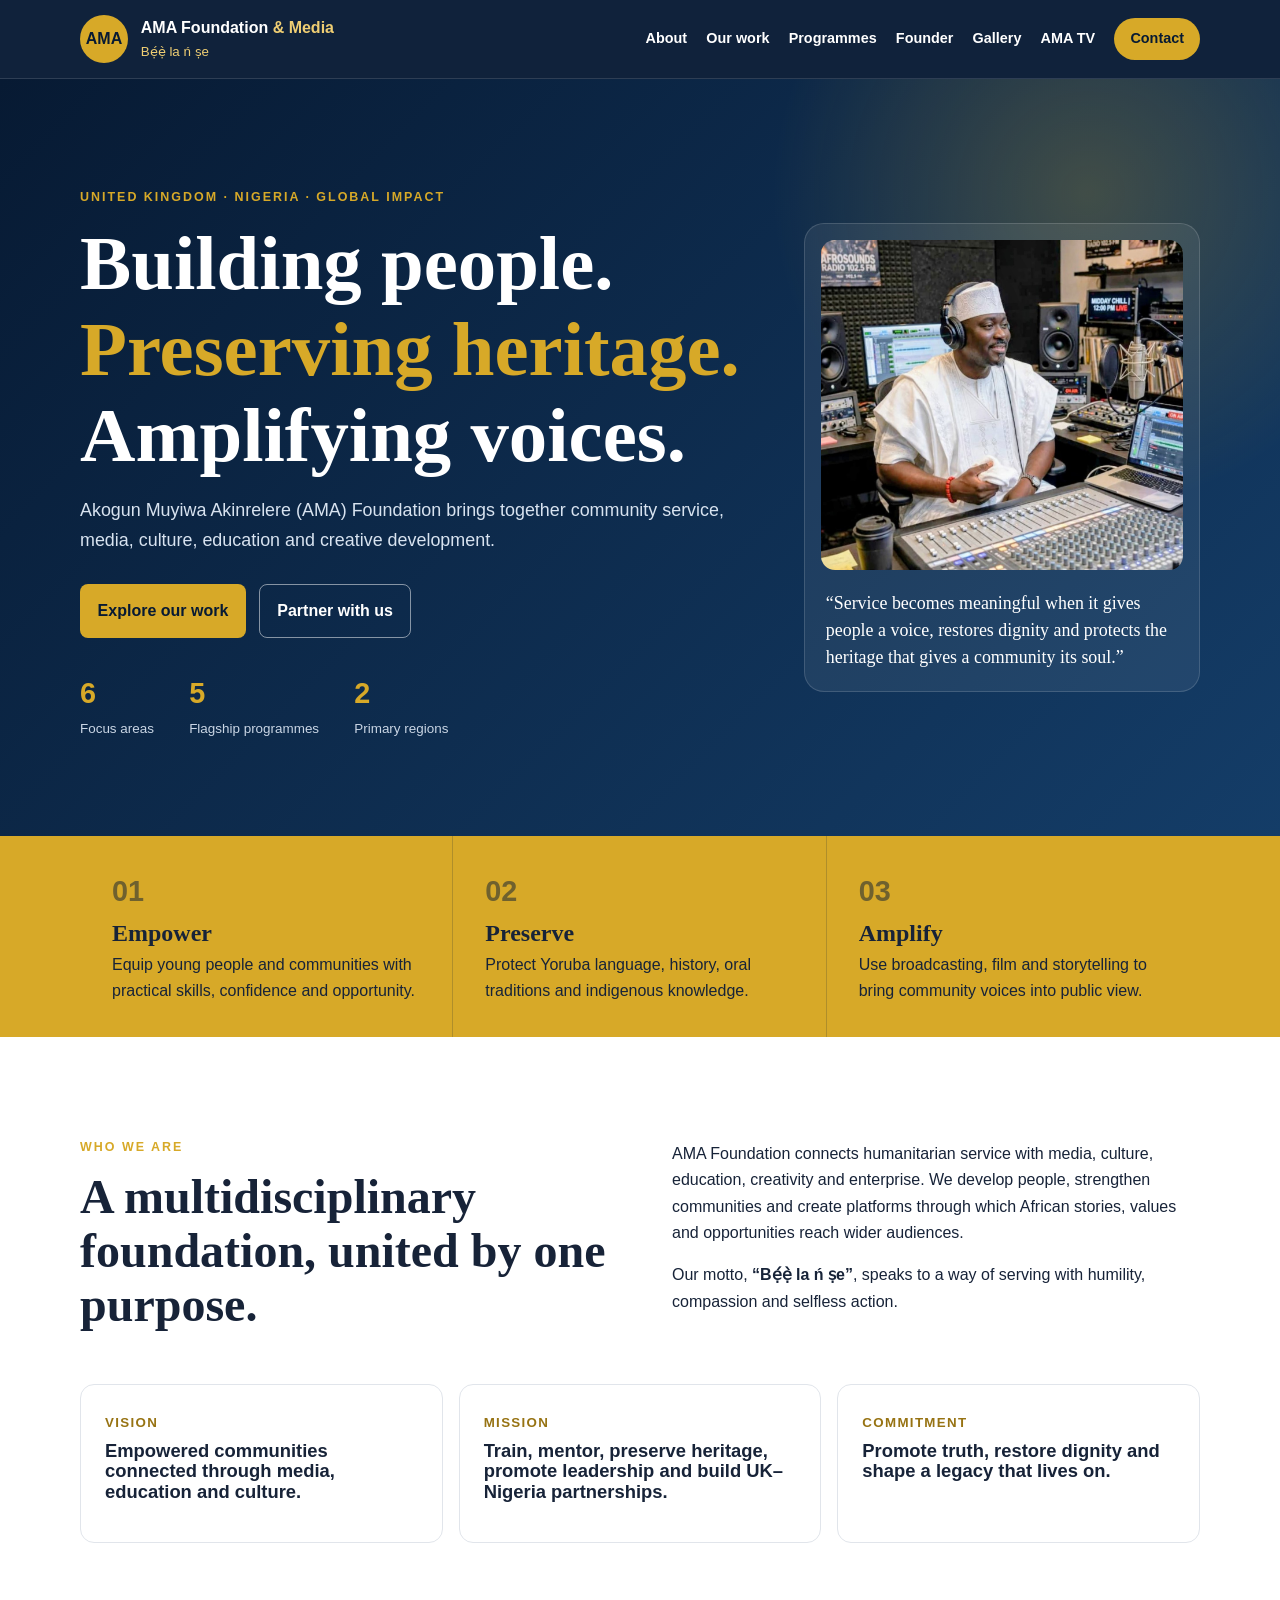
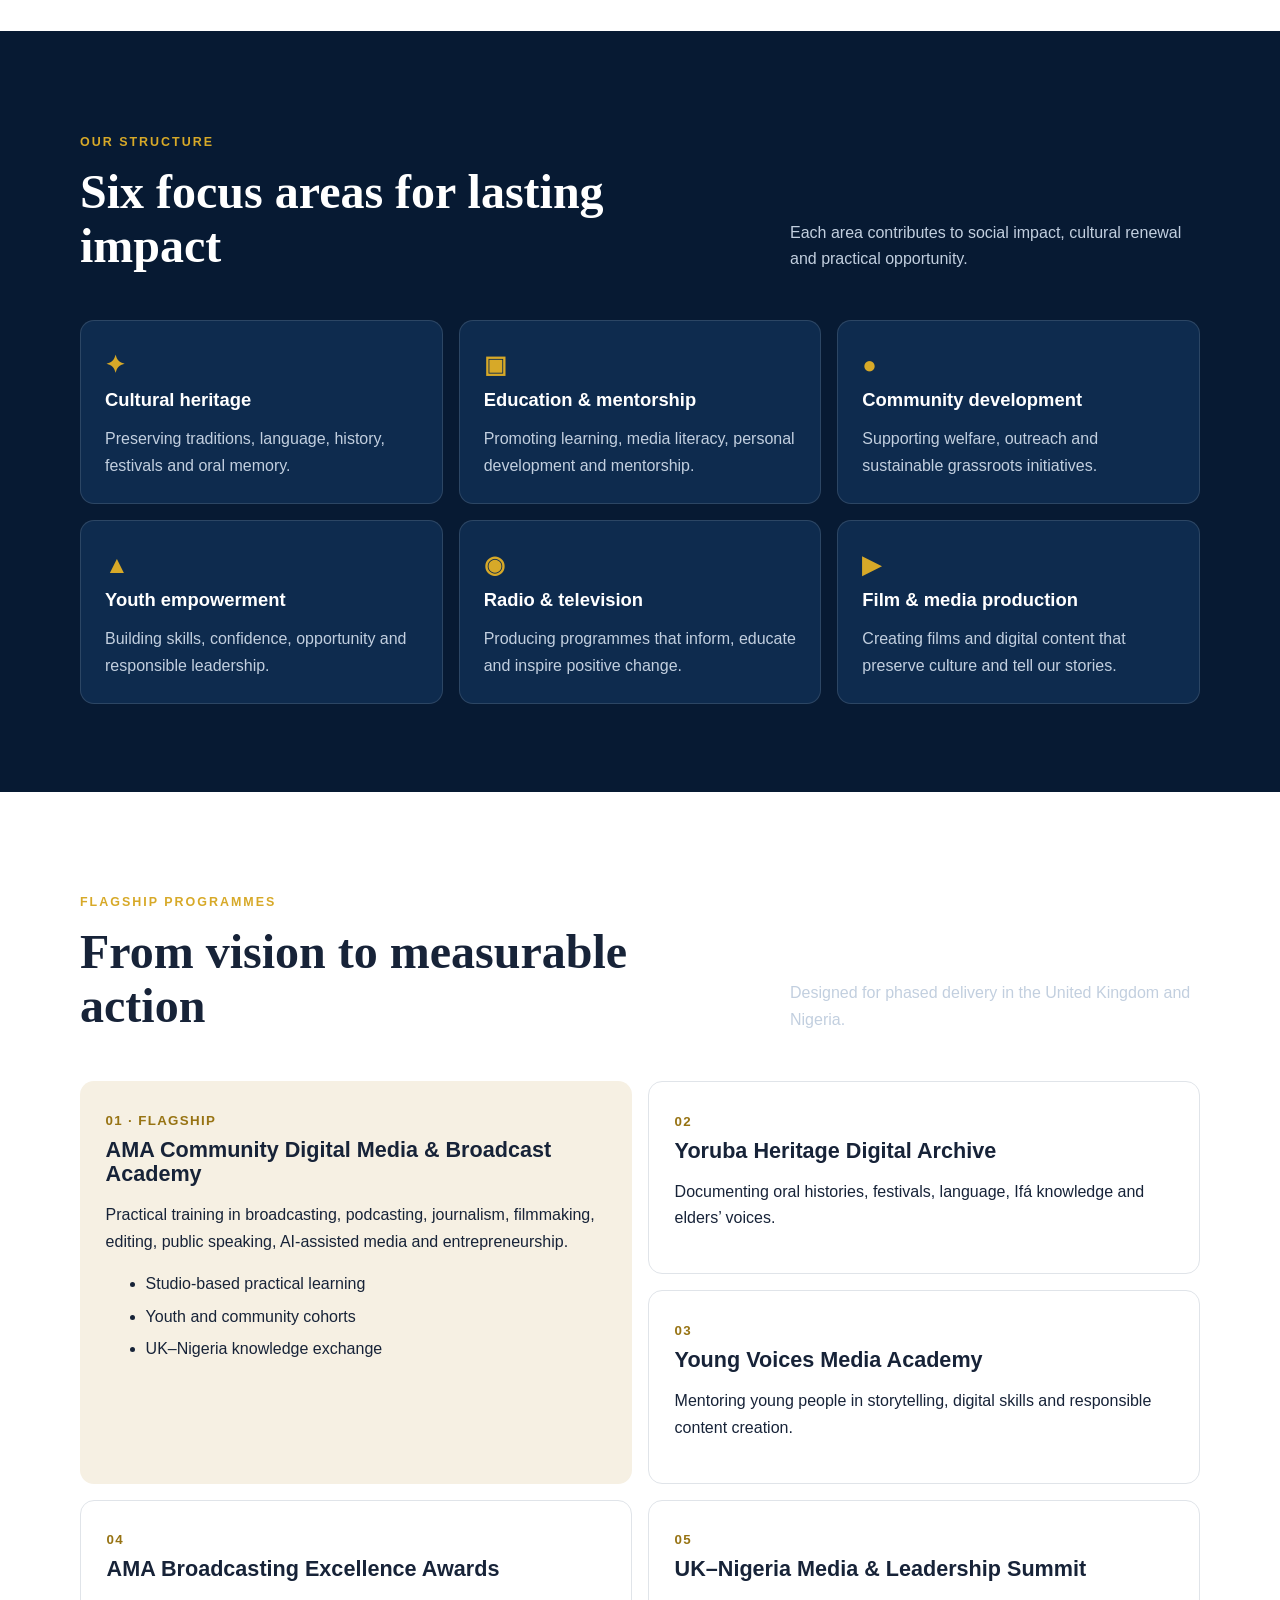
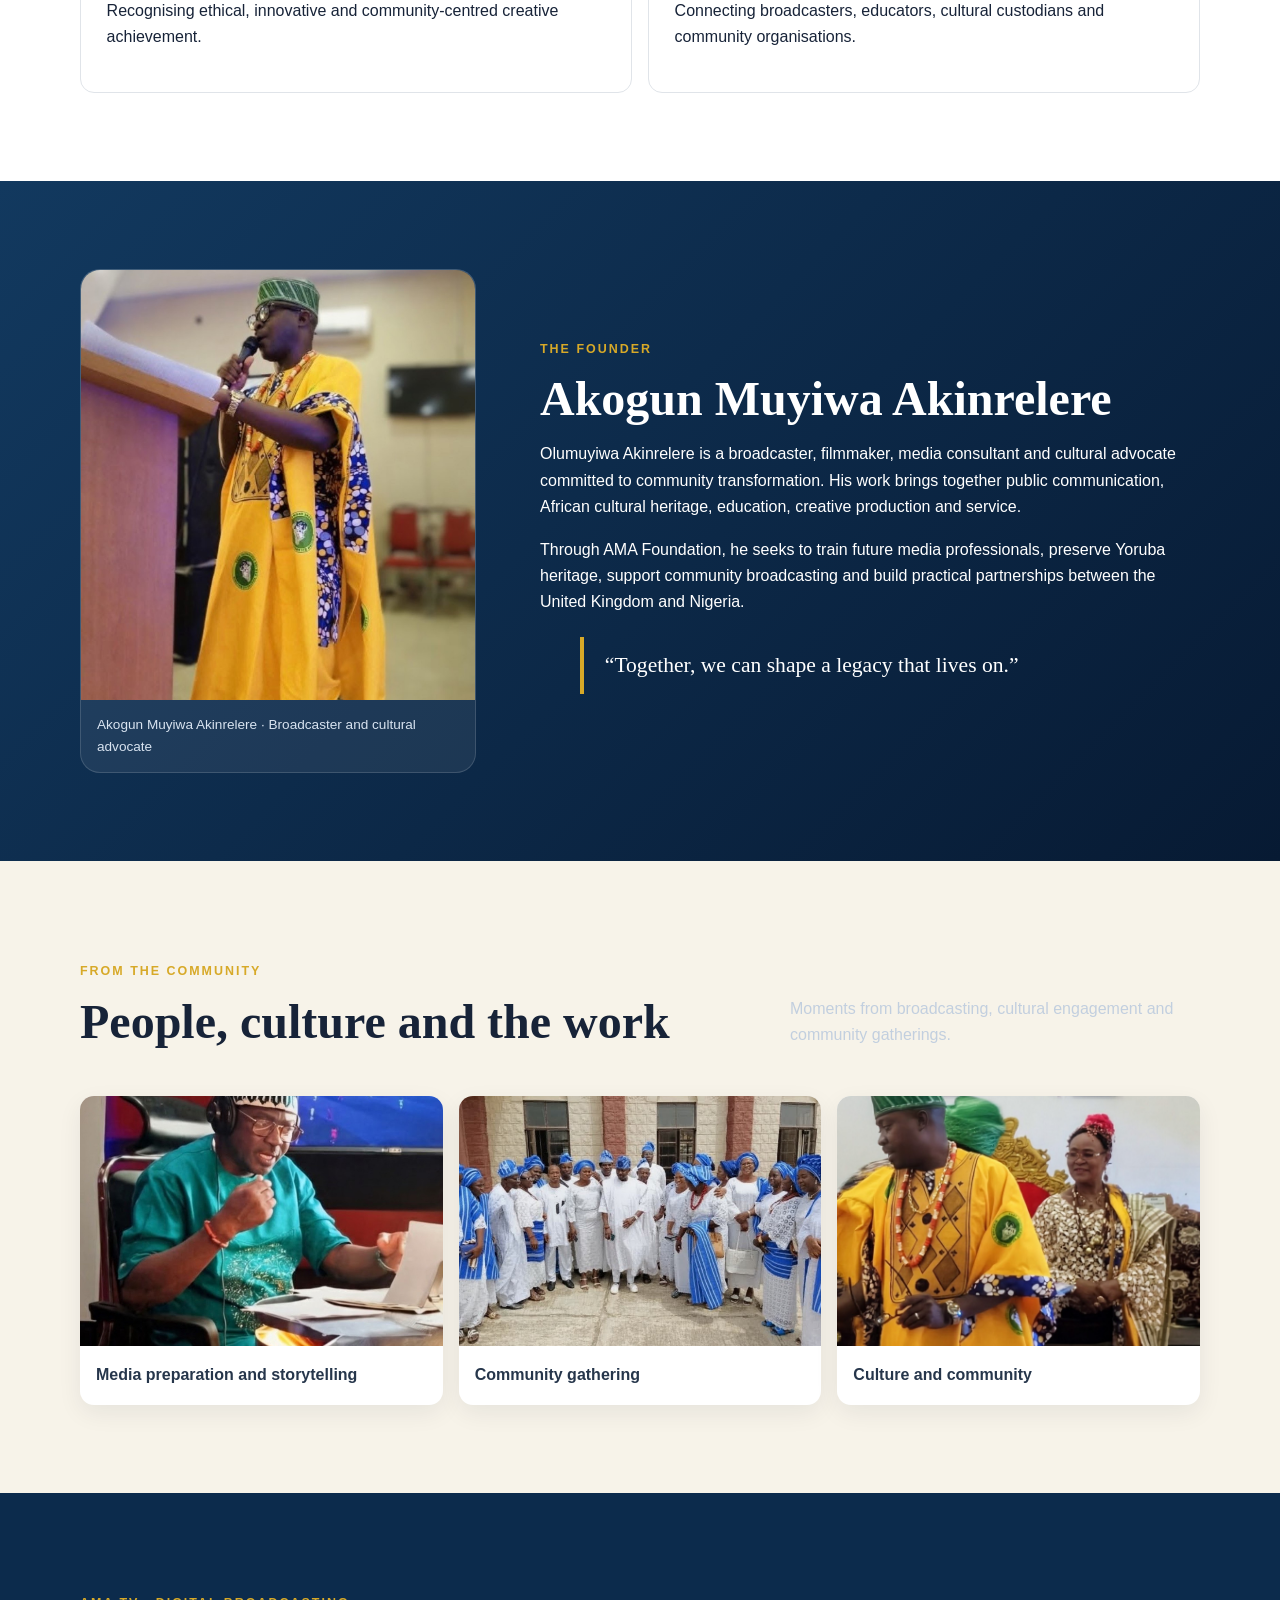
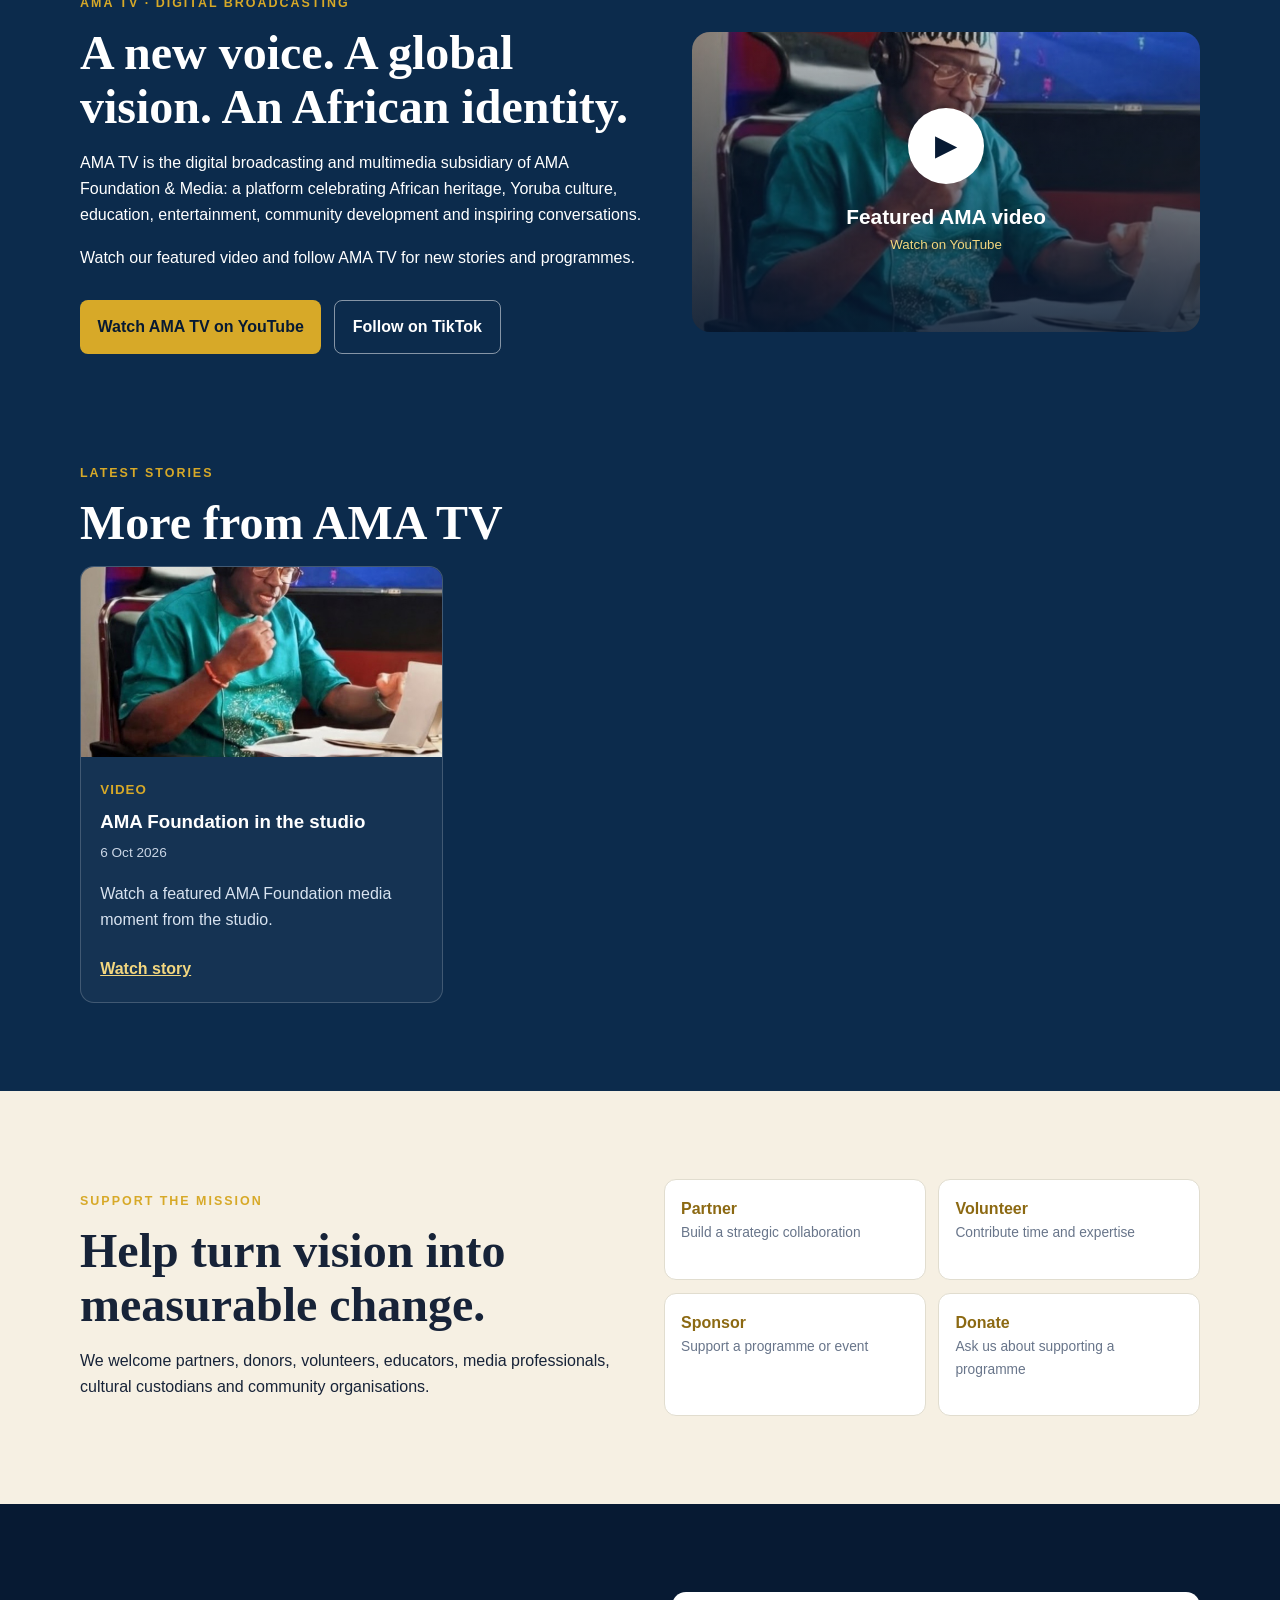
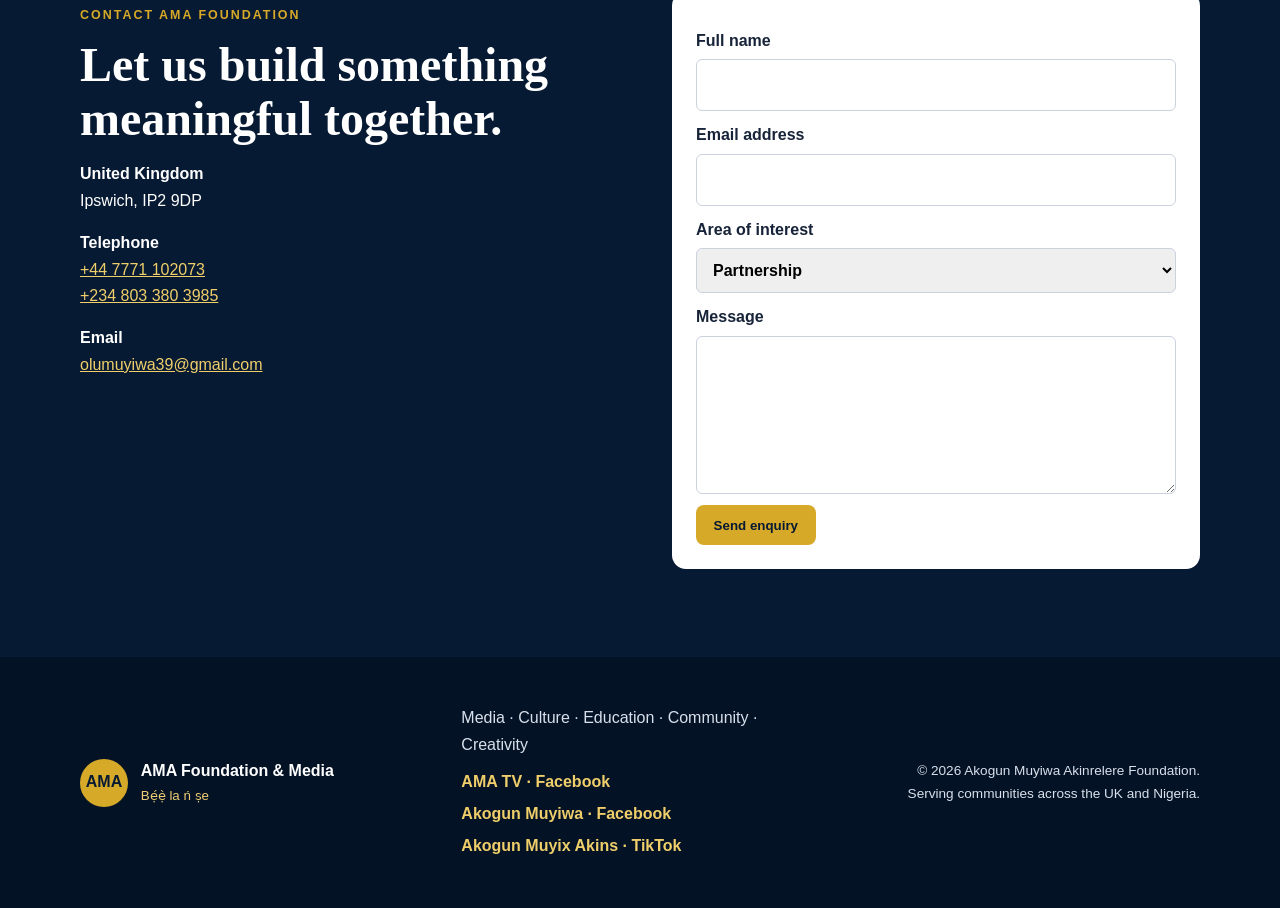
==== commit 07d71d41: "Add TikTok profile to social links" ====
--- a/index.html
+++ b/index.html
@@ -26,5 +26,5 @@
 <section class="section media" id="ama-tv"><div class="wrap media-grid"><div><p class="kicker">AMA TV · Digital broadcasting</p><h2>A new voice. A global vision. An African identity.</h2><p>AMA TV is the digital broadcasting and multimedia subsidiary of AMA Foundation &amp; Media: a platform celebrating African heritage, Yoruba culture, education, entertainment, community development and inspiring conversations.</p><p>Watch our featured video and follow AMA TV for new stories and programmes.</p><div class="actions"><a class="button gold" href="https://youtube.com/shorts/dcZYFoQj4rs" target="_blank" rel="noopener">Watch AMA TV on YouTube</a><a class="button ghost" href="https://www.tiktok.com/@akogun.muyix.akins" target="_blank" rel="noopener">Follow on TikTok</a></div></div><a class="video" href="https://youtube.com/shorts/dcZYFoQj4rs" target="_blank" rel="noopener" aria-label="Watch featured AMA video on YouTube"><span>▶</span><b>Featured AMA video</b><small>Watch on YouTube</small></a></div><div class="wrap media-library"><p class="kicker">Latest stories</p><h2>More from AMA TV</h2><div id="media-items" class="media-items" aria-live="polite"><p>Loading AMA TV stories…</p></div></div></section>
 <section class="section support"><div class="wrap support-grid"><div><p class="kicker">Support the mission</p><h2>Help turn vision into measurable change.</h2><p>We welcome partners, donors, volunteers, educators, media professionals, cultural custodians and community organisations.</p></div><div class="support-list"><a href="#contact"><b>Partner</b><span>Build a strategic collaboration</span></a><a href="#contact"><b>Volunteer</b><span>Contribute time and expertise</span></a><a href="#contact"><b>Sponsor</b><span>Support a programme or event</span></a><a href="#contact"><b>Donate</b><span>Ask us about supporting a programme</span></a></div></div></section>
 <section class="section contact" id="contact"><div class="wrap contact-grid"><div><p class="kicker">Contact AMA Foundation</p><h2>Let us build something meaningful together.</h2><p><b>United Kingdom</b><br>Ipswich, IP2 9DP</p><p><b>Telephone</b><br><a href="tel:+447771102073">+44 7771 102073</a><br><a href="tel:+2348033803985">+234 803 380 3985</a></p><p><b>Email</b><br><a href="mailto:olumuyiwa39@gmail.com">olumuyiwa39@gmail.com</a></p></div><form name="ama-enquiry" method="POST" data-netlify="true" netlify-honeypot="bot-field" action="/thanks.html"><input type="hidden" name="form-name" value="ama-enquiry"><p class="hidden"><label>Leave empty: <input name="bot-field"></label></p><label>Full name<input name="name" required></label><label>Email address<input type="email" name="email" required></label><label>Area of interest<select name="interest"><option>Partnership</option><option>Donation or sponsorship</option><option>Volunteer opportunity</option><option>Media or speaking invitation</option><option>Culture and research</option><option>General enquiry</option></select></label><label>Message<textarea name="message" rows="5" required></textarea></label><button class="button gold" type="submit">Send enquiry</button></form></div></section>
-</main><footer><div class="wrap foot"><a class="brand" href="#top"><span class="logo">AMA</span><span><b>AMA Foundation &amp; Media</b><small>Bẹ́ẹ̀ la ń ṣe</small></span></a><p>Media · Culture · Education · Community · Creativity<br><span class="social-links"><a href="https://www.facebook.com/share/1WjLFFmF1a/" target="_blank" rel="noopener noreferrer">AMA TV · Facebook</a><a href="https://www.facebook.com/profile.php?id=100006631396128" target="_blank" rel="noopener noreferrer">Akogun Muyiwa · Facebook</a></span></p><p>© <span id="year"></span> Akogun Muyiwa Akinrelere Foundation.<br>Serving communities across the UK and Nigeria.</p></div></footer><script src="script.js"></script>
+</main><footer><div class="wrap foot"><a class="brand" href="#top"><span class="logo">AMA</span><span><b>AMA Foundation &amp; Media</b><small>Bẹ́ẹ̀ la ń ṣe</small></span></a><p>Media · Culture · Education · Community · Creativity<br><span class="social-links"><a href="https://www.facebook.com/share/1WjLFFmF1a/" target="_blank" rel="noopener noreferrer">AMA TV · Facebook</a><a href="https://www.facebook.com/profile.php?id=100006631396128" target="_blank" rel="noopener noreferrer">Akogun Muyiwa · Facebook</a><a href="https://www.tiktok.com/@akogun.muyix.akins" target="_blank" rel="noopener noreferrer">Akogun Muyix Akins · TikTok</a></span></p><p>© <span id="year"></span> Akogun Muyiwa Akinrelere Foundation.<br>Serving communities across the UK and Nigeria.</p></div></footer><script src="script.js"></script>
 </body></html>
--- a/styles.css
+++ b/styles.css
@@ -2,3 +2,5 @@
 .media-library{margin-top:5rem}.media-items{display:grid;grid-template-columns:repeat(3,minmax(0,1fr));gap:1rem}.media-card{overflow:hidden;border:1px solid #ffffff30;border-radius:14px;background:#ffffff0a}.media-card img{width:100%;height:190px;object-fit:cover;display:block}.media-card>div{padding:1.2rem}.media-card small{color:var(--gold);font-weight:800;text-transform:uppercase;letter-spacing:.08em}.media-card h3{margin:.6rem 0}.media-card time{display:block;color:#cad6e5;font-size:.85rem}.media-card p{color:#d8e3f0}.media-card a{display:inline-block;color:#f3d77f;font-weight:800;margin-top:.4rem}.media-items>p{color:#d8e3f0}@media(max-width:850px){.media-items{grid-template-columns:1fr}}
 
 .hero-portrait{width:100%;height:330px;display:block;object-fit:cover;object-position:center 38%;border-radius:14px}.founder-photo{margin:0;overflow:hidden;border-radius:20px;background:#ffffff12;border:1px solid #ffffff25}.founder-photo img{width:100%;height:430px;display:block;object-fit:cover;object-position:center 25%}.founder-photo figcaption{padding:.85rem 1rem;color:#d8e3f0;font-size:.85rem}.gallery{background:#f7f3e9}.gallery-grid{display:grid;grid-template-columns:repeat(3,1fr);gap:1rem}.gallery-grid figure{margin:0;overflow:hidden;border-radius:14px;background:#fff;box-shadow:0 8px 24px #071a3312}.gallery-grid img{display:block;width:100%;height:250px;object-fit:cover}.gallery-grid figcaption{padding:1rem;font-weight:700;color:#26364b}.video{background:linear-gradient(180deg,#071a3330,#071a33d9),url("assets/studio-session.jpg") center 40%/cover;color:#fff}.video span{color:var(--navy)}.video small{color:#f3d77f}@media(max-width:850px){.gallery-grid{grid-template-columns:1fr}.gallery-grid img{height:260px}.founder-photo img{height:390px}}
+
+.social-links{display:flex;flex-direction:column;gap:.35rem;margin-top:.7rem}.social-links a{color:#f0cf6b;text-decoration:none;font-weight:700}.social-links a:hover{text-decoration:underline}
